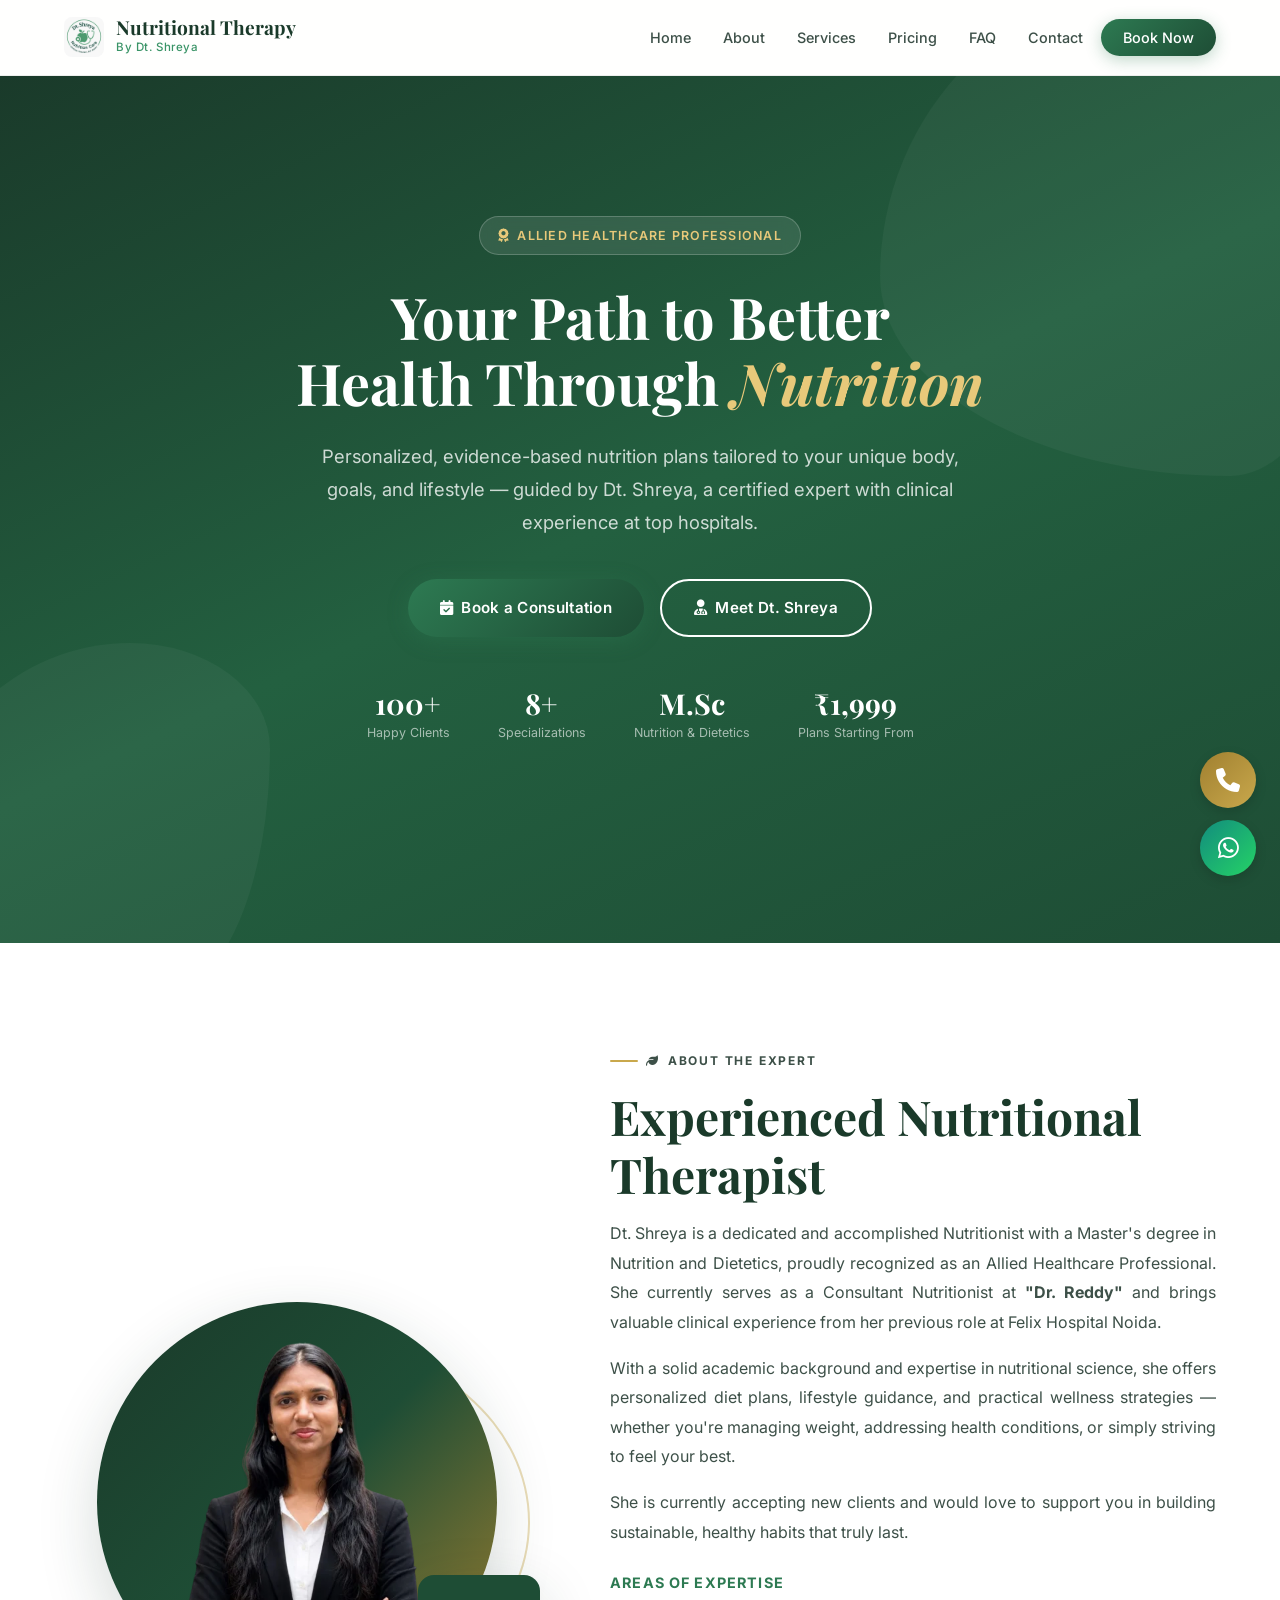
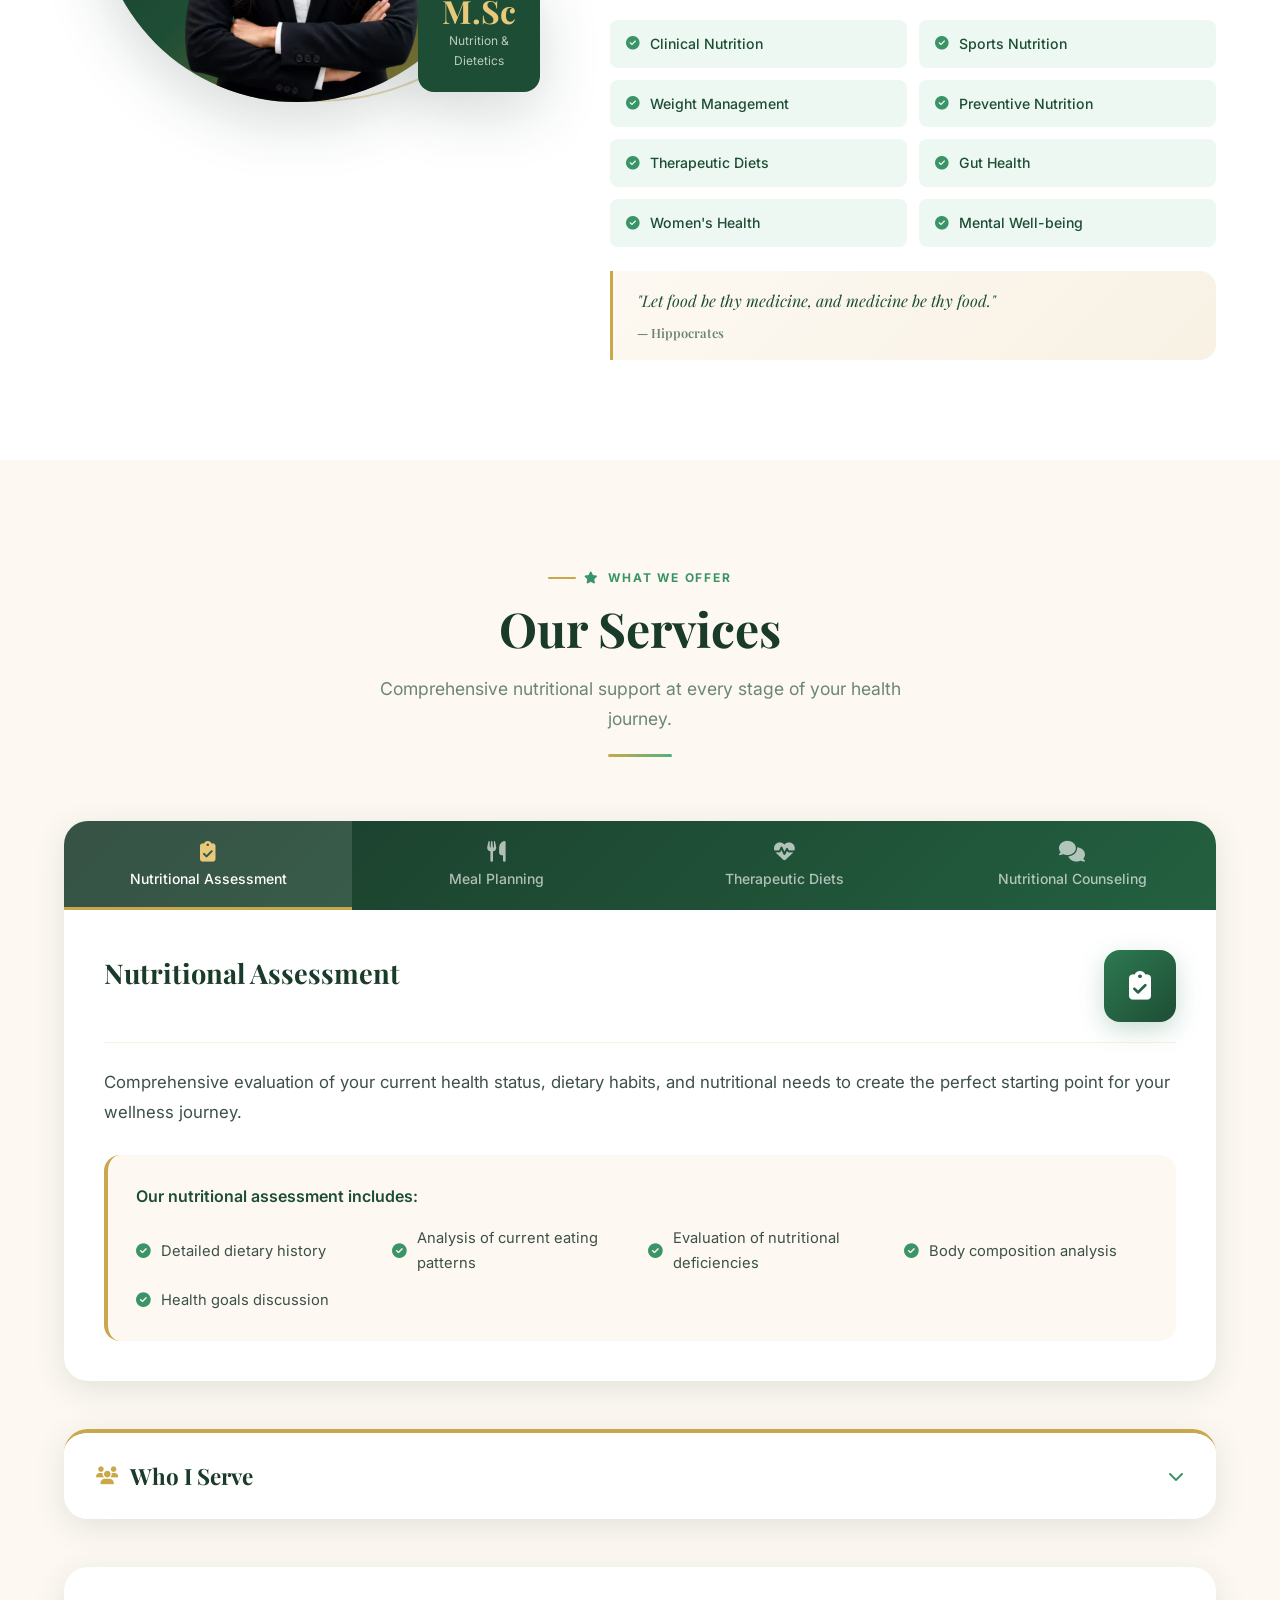
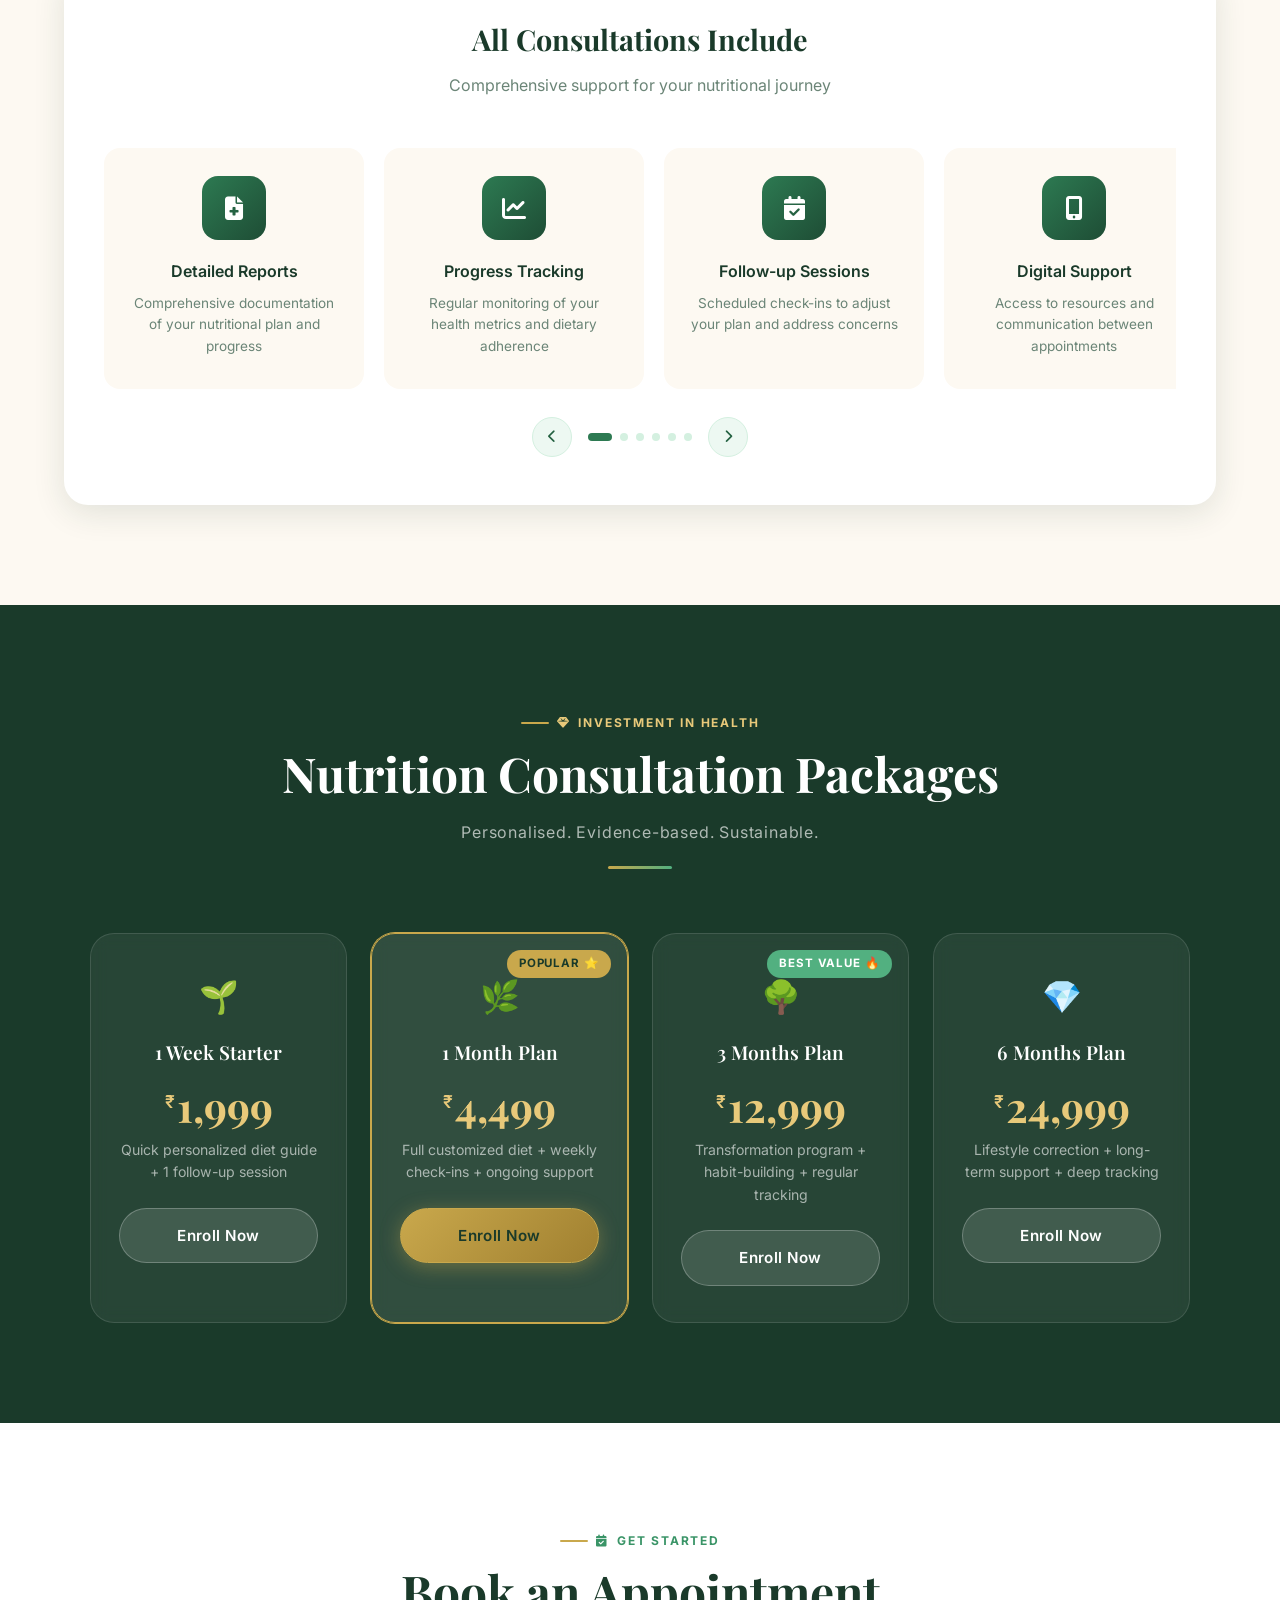
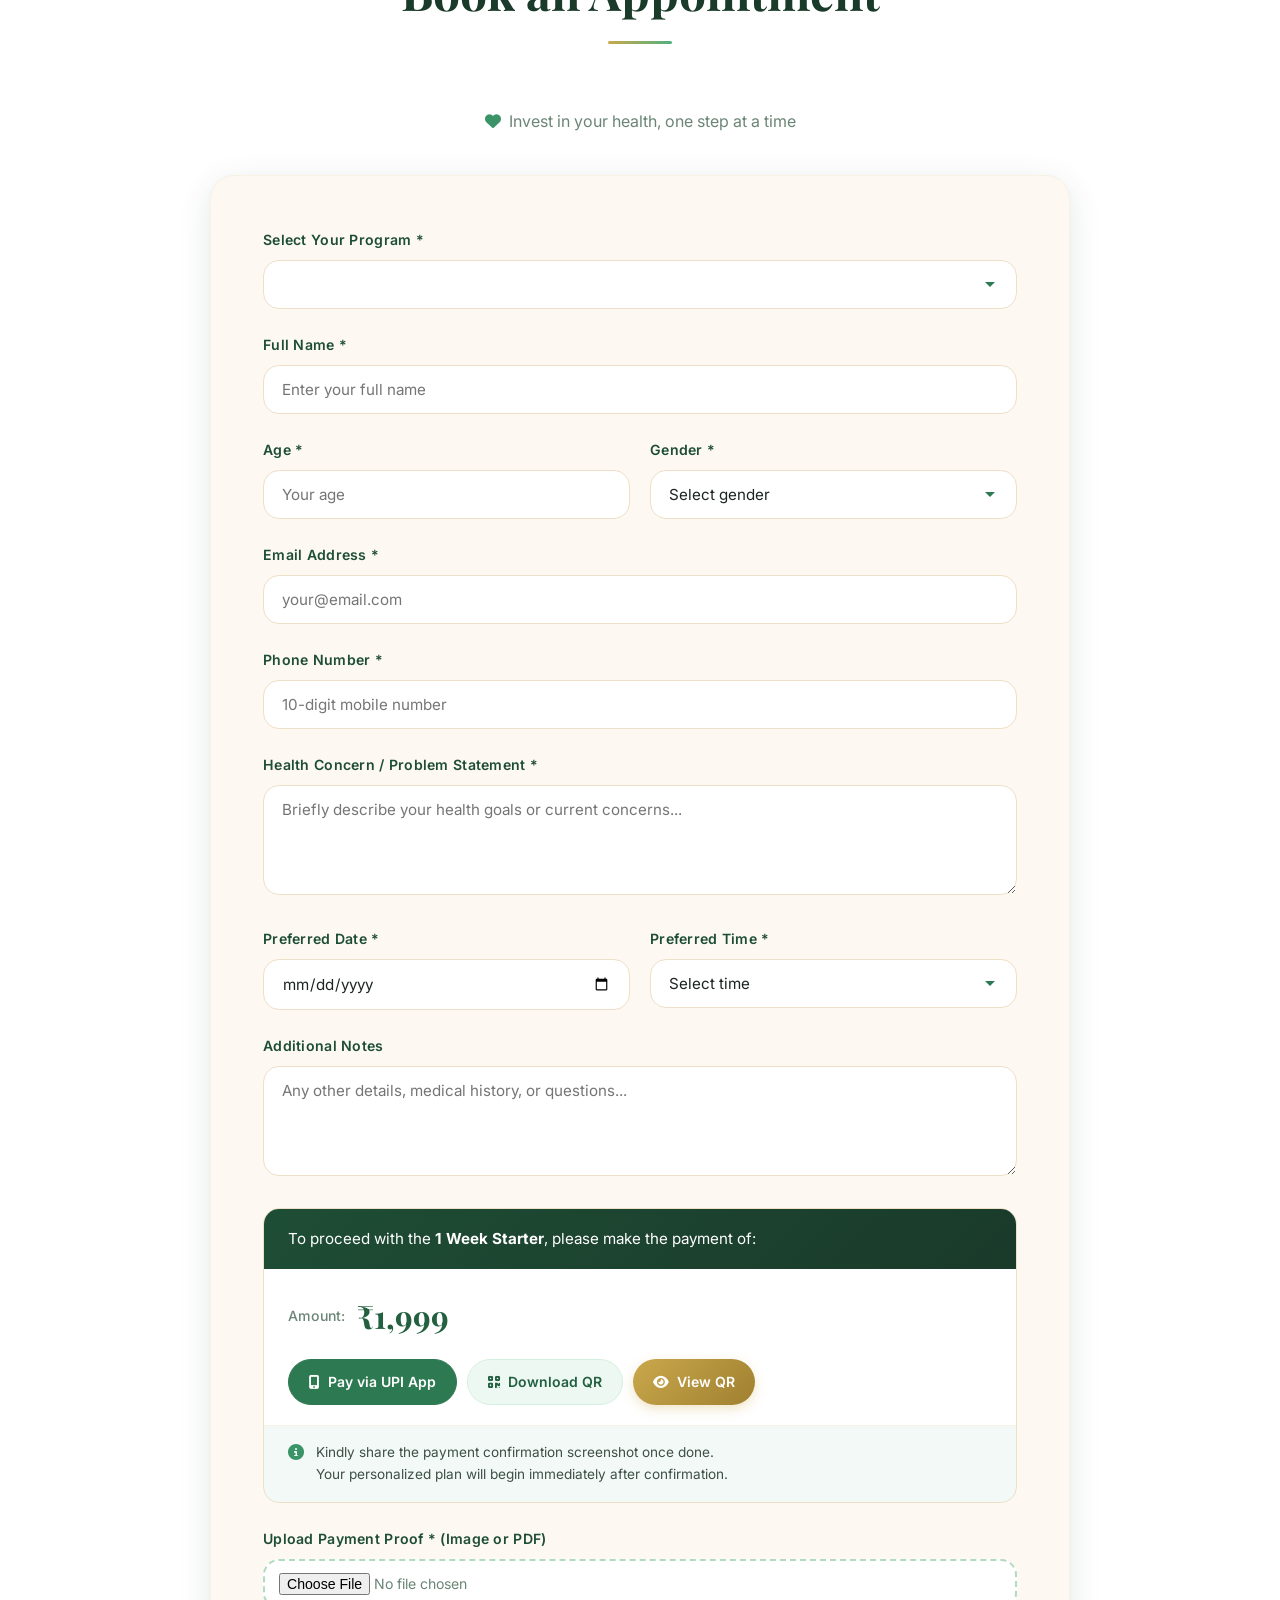
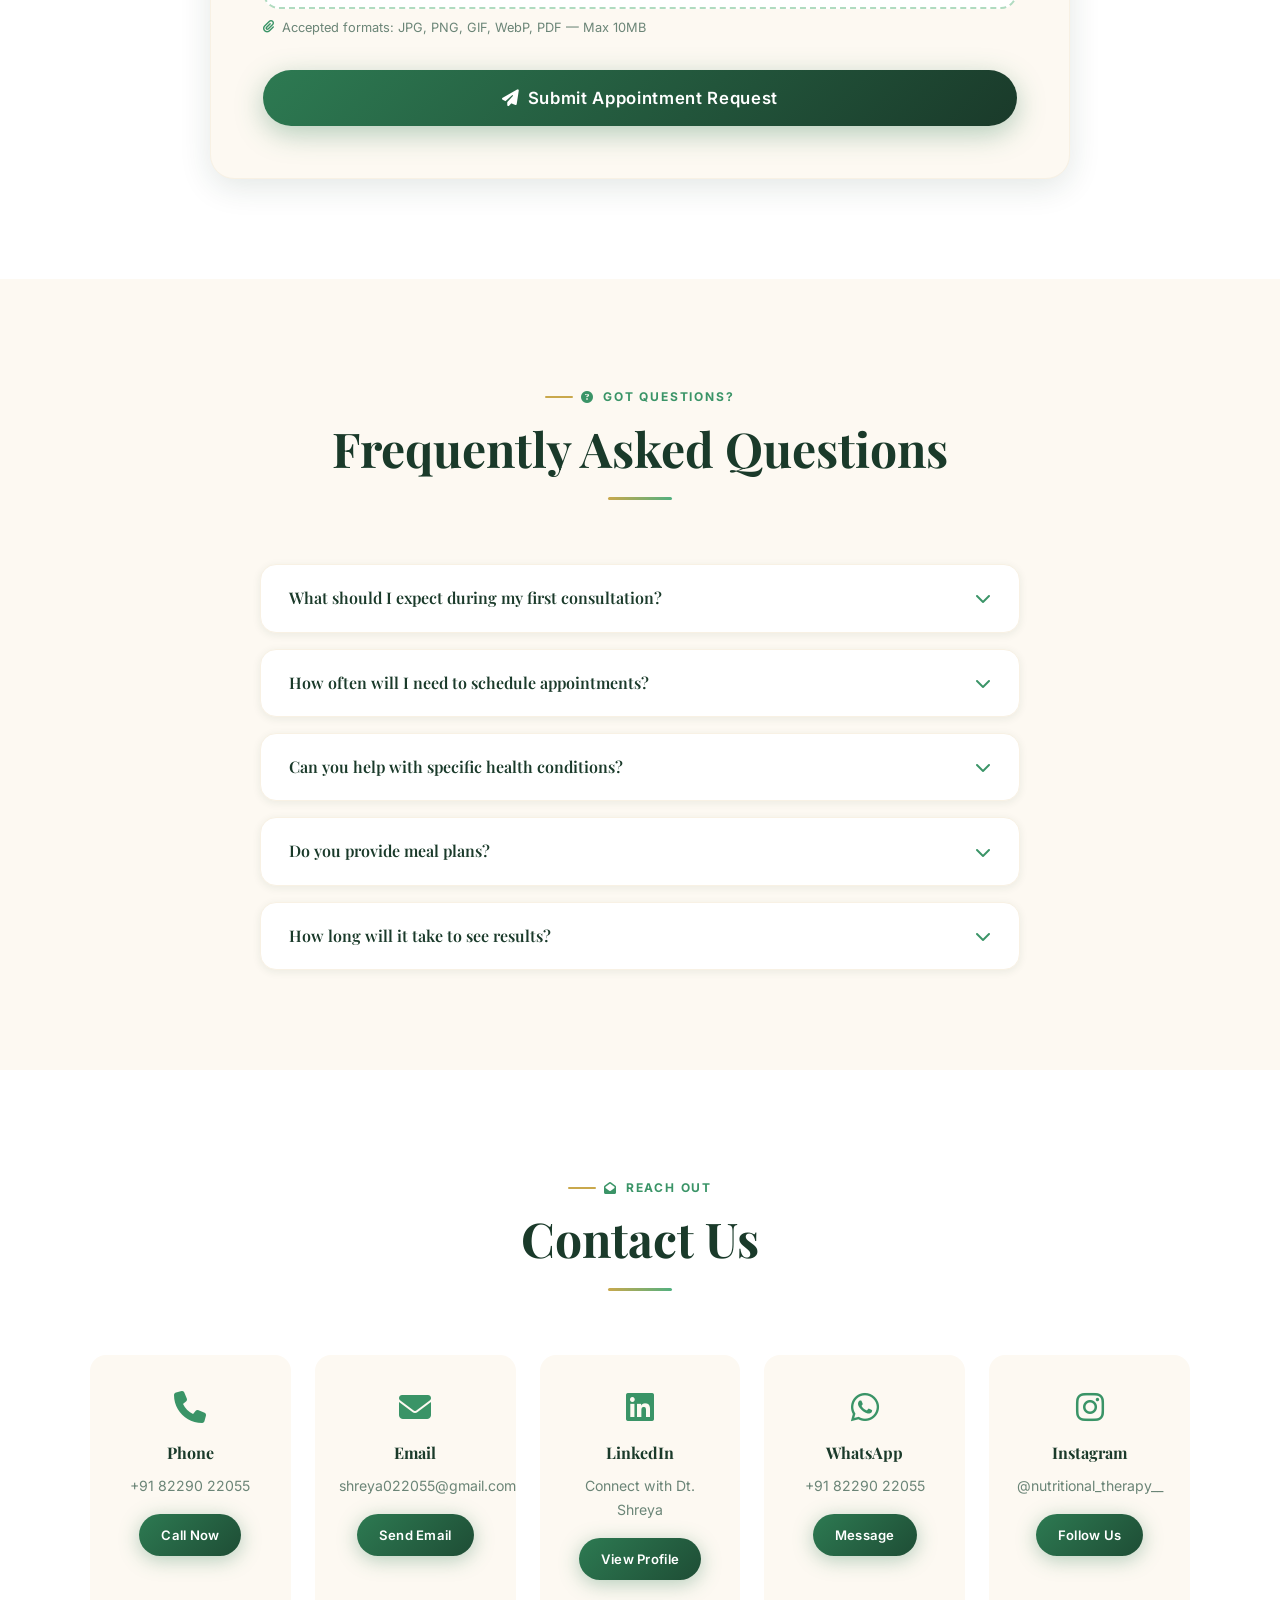
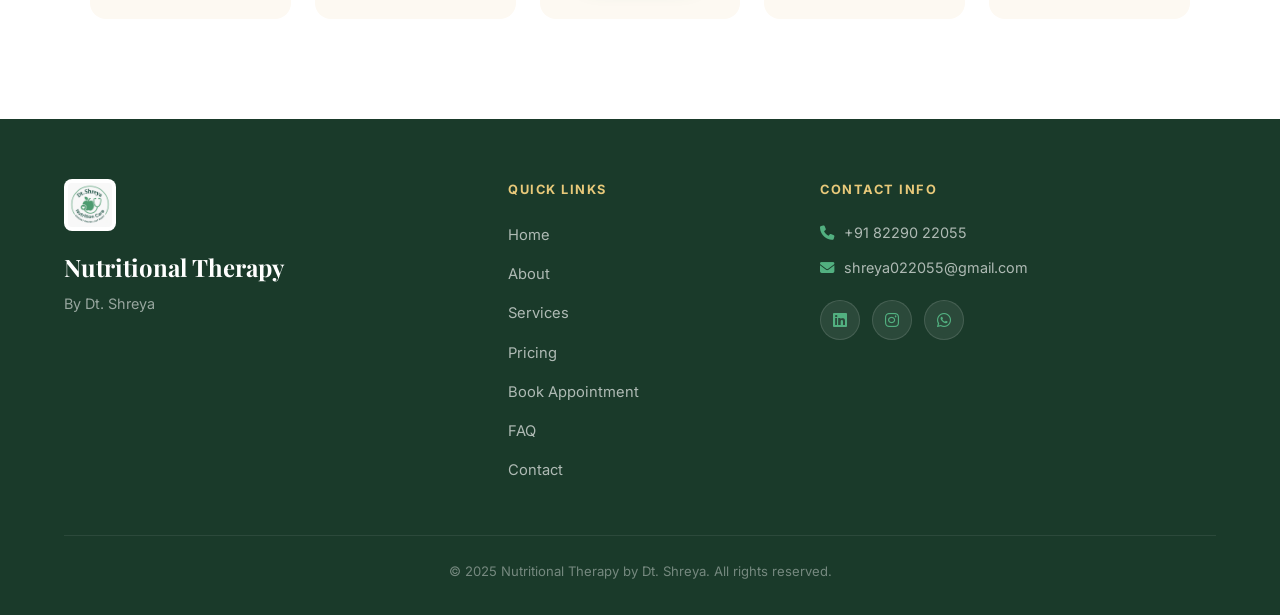
==== index.html @ 7b8368ba "feat: show transparent cutout profile on a luxury gradient background" ====
<!DOCTYPE html>
<html lang="en">
<head>
    <meta charset="UTF-8">
    <meta name="viewport" content="width=device-width, initial-scale=1.0, maximum-scale=1.0, user-scalable=no">
    <meta name="theme-color" content="#1e4d35">
    <meta name="description" content="Personalized nutrition plans by Dt. Shreya — Expert nutritional therapy, therapeutic diets, and diet consultation. Book your consultation today.">
    <meta name="keywords" content="nutritionist, diet plan, nutrition therapy, Dt. Shreya, health consultant, clinical nutrition, weight management">
    <meta property="og:title" content="Nutritional Therapy by Dt. Shreya">
    <meta property="og:description" content="Personalized nutrition plans tailored to your unique health needs. Book a consultation today.">
    <meta property="og:type" content="website">
    <link rel="icon" type="image/x-icon" href="images/favicon.ico">
    <link rel="icon" type="image/png" sizes="192x192" href="images/favicon.png">
    <title>Nutritional Therapy by Dt. Shreya — Premium Health Consultation</title>
    <link rel="stylesheet" href="styles.css?v=2.1">
    <link rel="stylesheet" href="https://cdnjs.cloudflare.com/ajax/libs/font-awesome/6.5.0/css/all.min.css">
</head>
<body>

    <!-- ════════════════════════════════════════════
         HEADER / NAVIGATION
    ════════════════════════════════════════════ -->
    <header id="main-header">
        <nav>
            <div class="logo">
                <img src="images/logo.webp" alt="Nutritional Therapy Logo">
                <div class="logo-text">
                    <h1>Nutritional Therapy</h1>
                    <p class="subtitle">By Dt. Shreya</p>
                </div>
            </div>

            <button class="mobile-menu-btn" aria-label="Toggle mobile menu" id="mobile-menu-btn">
                <i class="fas fa-bars"></i>
            </button>

            <ul class="nav-links" id="nav-links">
                <li><a href="#home">Home</a></li>
                <li><a href="#about">About</a></li>
                <li><a href="#services">Services</a></li>
                <li><a href="#pricing">Pricing</a></li>
                <li><a href="#faq">FAQ</a></li>
                <li><a href="#contact">Contact</a></li>
                <li><a href="#appointment" class="nav-cta">Book Now</a></li>
            </ul>
        </nav>
    </header>

    <!-- ════════════════════════════════════════════
         HERO SECTION
    ════════════════════════════════════════════ -->
    <section id="home" class="hero">
        <div class="hero-bg-pattern"></div>
        <div class="hero-blob hero-blob-1"></div>
        <div class="hero-blob hero-blob-2"></div>

        <div class="hero-center">
            <div class="hero-badge">
                <i class="fas fa-award"></i>
                Allied Healthcare Professional
            </div>
            <h1>
                Your Path to Better<br>
                Health Through <em>Nutrition</em>
            </h1>
            <p class="hero-desc">
                Personalized, evidence-based nutrition plans tailored to your unique body, goals, and lifestyle &mdash; guided by Dt. Shreya, a certified expert with clinical experience at top hospitals.
            </p>
            <div class="hero-actions">
                <a href="#appointment" class="btn">
                    <i class="fas fa-calendar-check"></i>
                    <span>Book a Consultation</span>
                </a>
                <a href="#about" class="btn btn-outline">
                    <i class="fas fa-user-md"></i>
                    <span>Meet Dt. Shreya</span>
                </a>
            </div>
            <div class="hero-stats">
                <div class="stat">
                    <div class="stat-number">100+</div>
                    <div class="stat-label">Happy Clients</div>
                </div>
                <div class="stat">
                    <div class="stat-number">8+</div>
                    <div class="stat-label">Specializations</div>
                </div>
                <div class="stat">
                    <div class="stat-number">M.Sc</div>
                    <div class="stat-label">Nutrition &amp; Dietetics</div>
                </div>
                <div class="stat">
                    <div class="stat-number">&#8377;1,999</div>
                    <div class="stat-label">Plans Starting From</div>
                </div>
            </div>
        </div>
    </section>

    <!-- ════════════════════════════════════════════
         ABOUT SECTION
    ════════════════════════════════════════════ -->
    <section id="about" class="about">
        <div class="about-grid">
            <!-- Image Column -->
            <div class="about-img-wrap reveal">
                <div class="about-img-inner">
                    <img src="images/profile-trans.webp?v=2.2" alt="Dt. Shreya — Experienced Nutritional Therapist">
                </div>
                <div class="about-img-accent"></div>
                <div class="about-credential">
                    <span class="cred-num">M.Sc</span>
                    <div class="cred-label">Nutrition &<br>Dietetics</div>
                </div>
            </div>

            <!-- Text Column -->
            <div class="about-content reveal reveal-delay-1">
                <p class="section-label"><i class="fas fa-leaf"></i> About the Expert</p>
                <h2 class="section-title">Experienced Nutritional Therapist</h2>

                <p>
                    Dt. Shreya is a dedicated and accomplished Nutritionist with a Master's degree in Nutrition and Dietetics, proudly recognized as an Allied Healthcare Professional. She currently serves as a Consultant Nutritionist at <strong>"Dr. Reddy"</strong> and brings valuable clinical experience from her previous role at Felix Hospital Noida.
                </p>
                <p>
                    With a solid academic background and expertise in nutritional science, she offers personalized diet plans, lifestyle guidance, and practical wellness strategies — whether you're managing weight, addressing health conditions, or simply striving to feel your best.
                </p>
                <p>
                    She is currently accepting new clients and would love to support you in building sustainable, healthy habits that truly last.
                </p>

                <h4 style="font-size:0.9rem;font-weight:700;letter-spacing:0.08em;text-transform:uppercase;color:var(--green-600);margin:24px 0 12px;">Areas of Expertise</h4>
                <div class="expertise-grid">
                    <div class="expertise-item"><i class="fas fa-check-circle"></i> Clinical Nutrition</div>
                    <div class="expertise-item"><i class="fas fa-check-circle"></i> Sports Nutrition</div>
                    <div class="expertise-item"><i class="fas fa-check-circle"></i> Weight Management</div>
                    <div class="expertise-item"><i class="fas fa-check-circle"></i> Preventive Nutrition</div>
                    <div class="expertise-item"><i class="fas fa-check-circle"></i> Therapeutic Diets</div>
                    <div class="expertise-item"><i class="fas fa-check-circle"></i> Gut Health</div>
                    <div class="expertise-item"><i class="fas fa-check-circle"></i> Women's Health</div>
                    <div class="expertise-item"><i class="fas fa-check-circle"></i> Mental Well-being</div>
                </div>

                <blockquote class="philosophy-quote">
                    "Let food be thy medicine, and medicine be thy food."
                    <cite>— Hippocrates</cite>
                </blockquote>
            </div>
        </div>
    </section>

    <!-- ════════════════════════════════════════════
         SERVICES SECTION
    ════════════════════════════════════════════ -->
    <section id="services" class="services">
        <div class="section-head reveal">
            <p class="section-label"><i class="fas fa-star"></i> What We Offer</p>
            <h2 class="section-title">Our Services</h2>
            <p class="section-subtitle">Comprehensive nutritional support at every stage of your health journey.</p>
            <div class="divider"></div>
        </div>

        <div class="services-inner">
            <!-- Tabbed Services -->
            <div class="services-tabs-container reveal">
                <div class="services-tabs">
                    <button class="service-tab active" data-service="assessment" id="tab-assessment">
                        <i class="fas fa-clipboard-check"></i>
                        <span>Nutritional Assessment</span>
                    </button>
                    <button class="service-tab" data-service="meal-planning" id="tab-meal-planning">
                        <i class="fas fa-utensils"></i>
                        <span>Meal Planning</span>
                    </button>
                    <button class="service-tab" data-service="therapeutic" id="tab-therapeutic">
                        <i class="fas fa-heartbeat"></i>
                        <span>Therapeutic Diets</span>
                    </button>
                    <button class="service-tab" data-service="counseling" id="tab-counseling">
                        <i class="fas fa-comments"></i>
                        <span>Nutritional Counseling</span>
                    </button>
                </div>

                <div class="service-content-container">
                    <div class="service-content active" id="assessment">
                        <div class="service-header">
                            <h3>Nutritional Assessment</h3>
                            <div class="service-icon-large"><i class="fas fa-clipboard-check"></i></div>
                        </div>
                        <p class="service-description">Comprehensive evaluation of your current health status, dietary habits, and nutritional needs to create the perfect starting point for your wellness journey.</p>
                        <div class="service-details">
                            <h4>Our nutritional assessment includes:</h4>
                            <ul class="service-list">
                                <li><i class="fas fa-check-circle"></i> Detailed dietary history</li>
                                <li><i class="fas fa-check-circle"></i> Analysis of current eating patterns</li>
                                <li><i class="fas fa-check-circle"></i> Evaluation of nutritional deficiencies</li>
                                <li><i class="fas fa-check-circle"></i> Body composition analysis</li>
                                <li><i class="fas fa-check-circle"></i> Health goals discussion</li>
                            </ul>
                        </div>
                    </div>

                    <div class="service-content" id="meal-planning">
                        <div class="service-header">
                            <h3>Personalized Meal Planning</h3>
                            <div class="service-icon-large"><i class="fas fa-utensils"></i></div>
                        </div>
                        <p class="service-description">Custom meal plans designed specifically for your nutritional needs, food preferences, and lifestyle to make healthy eating simple and enjoyable.</p>
                        <div class="service-details">
                            <h4>Our meal planning services include:</h4>
                            <ul class="service-list">
                                <li><i class="fas fa-check-circle"></i> Daily or weekly meal schedules</li>
                                <li><i class="fas fa-check-circle"></i> Portion size recommendations</li>
                                <li><i class="fas fa-check-circle"></i> Grocery shopping lists</li>
                                <li><i class="fas fa-check-circle"></i> Recipe suggestions and alternatives</li>
                                <li><i class="fas fa-check-circle"></i> Consideration of food allergies</li>
                            </ul>
                        </div>
                    </div>

                    <div class="service-content" id="therapeutic">
                        <div class="service-header">
                            <h3>Therapeutic Diets</h3>
                            <div class="service-icon-large"><i class="fas fa-heartbeat"></i></div>
                        </div>
                        <p class="service-description">Specialized nutrition plans for managing specific health conditions and promoting healing through evidence-based dietary interventions.</p>
                        <div class="service-details">
                            <h4>We offer therapeutic diets for:</h4>
                            <ul class="service-list">
                                <li><i class="fas fa-check-circle"></i> Diabetes management</li>
                                <li><i class="fas fa-check-circle"></i> Heart disease & hypertension</li>
                                <li><i class="fas fa-check-circle"></i> Digestive disorders (IBS, GERD)</li>
                                <li><i class="fas fa-check-circle"></i> Food allergies & intolerances</li>
                                <li><i class="fas fa-check-circle"></i> Weight management</li>
                                <li><i class="fas fa-check-circle"></i> Autoimmune conditions</li>
                            </ul>
                        </div>
                    </div>

                    <div class="service-content" id="counseling">
                        <div class="service-header">
                            <h3>Nutritional Counseling</h3>
                            <div class="service-icon-large"><i class="fas fa-comments"></i></div>
                        </div>
                        <p class="service-description">One-on-one guidance to help you understand nutrition principles, build sustainable habits, and make lasting changes to your relationship with food.</p>
                        <div class="service-details">
                            <h4>Our counseling approach includes:</h4>
                            <ul class="service-list">
                                <li><i class="fas fa-check-circle"></i> Education on nutrition fundamentals</li>
                                <li><i class="fas fa-check-circle"></i> Behavior change strategies</li>
                                <li><i class="fas fa-check-circle"></i> Emotional aspects of eating</li>
                                <li><i class="fas fa-check-circle"></i> Practical tips for healthy eating</li>
                                <li><i class="fas fa-check-circle"></i> Support for overcoming challenges</li>
                            </ul>
                        </div>
                    </div>
                </div>
            </div>

            <!-- Who I Serve -->
            <div class="who-i-serve-container reveal">
                <div class="dropdown-toggle" id="who-serve-toggle">
                    <h3>Who I Serve</h3>
                    <i class="fas fa-chevron-down"></i>
                </div>
                <div class="who-i-serve collapsed" id="who-serve-content">
                    <div class="client-types-grid">
                        <div class="client-type">
                            <div class="client-icon"><i class="fas fa-heartbeat"></i></div>
                            <h4>Individuals with Medical Conditions</h4>
                            <p>Clinical Nutrition Therapy</p>
                        </div>
                        <div class="client-type">
                            <div class="client-icon"><i class="fas fa-child"></i></div>
                            <h4>Children & Teens</h4>
                            <p>Pediatric Nutrition</p>
                        </div>
                        <div class="client-type">
                            <div class="client-icon"><i class="fas fa-female"></i></div>
                            <h4>Women at Every Life Stage</h4>
                            <p>Women's Health & Prenatal Nutrition</p>
                        </div>
                        <div class="client-type">
                            <div class="client-icon"><i class="fas fa-running"></i></div>
                            <h4>Athletes & Fitness Enthusiasts</h4>
                            <p>Sports Nutrition</p>
                        </div>
                        <div class="client-type">
                            <div class="client-icon"><i class="fas fa-user-friends"></i></div>
                            <h4>Older Adults & Seniors</h4>
                            <p>Geriatric Nutrition</p>
                        </div>
                        <div class="client-type">
                            <div class="client-icon"><i class="fas fa-pills"></i></div>
                            <h4>Clients with Digestive Concerns</h4>
                            <p>Gut Health Programs</p>
                        </div>
                        <div class="client-type">
                            <div class="client-icon"><i class="fas fa-apple-alt"></i></div>
                            <h4>Health-Conscious Individuals</h4>
                            <p>Lifestyle & Preventive Health</p>
                        </div>
                    </div>
                </div>
            </div>

            <!-- All Consultations Include -->
            <div class="consultation-features reveal">
                <div class="consultation-header">
                    <h3>All Consultations Include</h3>
                    <p class="consultation-subtitle">Comprehensive support for your nutritional journey</p>
                </div>

                <div class="features-slider">
                    <div class="features-track" id="features-track">
                        <div class="feature-slide">
                            <div class="feature-icon"><i class="fas fa-file-medical"></i></div>
                            <h4>Detailed Reports</h4>
                            <p>Comprehensive documentation of your nutritional plan and progress</p>
                        </div>
                        <div class="feature-slide">
                            <div class="feature-icon"><i class="fas fa-chart-line"></i></div>
                            <h4>Progress Tracking</h4>
                            <p>Regular monitoring of your health metrics and dietary adherence</p>
                        </div>
                        <div class="feature-slide">
                            <div class="feature-icon"><i class="fas fa-calendar-check"></i></div>
                            <h4>Follow-up Sessions</h4>
                            <p>Scheduled check-ins to adjust your plan and address concerns</p>
                        </div>
                        <div class="feature-slide">
                            <div class="feature-icon"><i class="fas fa-mobile-alt"></i></div>
                            <h4>Digital Support</h4>
                            <p>Access to resources and communication between appointments</p>
                        </div>
                        <div class="feature-slide">
                            <div class="feature-icon"><i class="fas fa-book-reader"></i></div>
                            <h4>Educational Materials</h4>
                            <p>Personalized nutrition guides and resources to support your journey</p>
                        </div>
                        <div class="feature-slide">
                            <div class="feature-icon"><i class="fas fa-utensils"></i></div>
                            <h4>Recipe Collection</h4>
                            <p>Curated healthy recipes tailored to your dietary needs</p>
                        </div>
                        <div class="feature-slide">
                            <div class="feature-icon"><i class="fas fa-capsules"></i></div>
                            <h4>Supplement Guidance</h4>
                            <p>Personalized recommendations for vitamins and supplements</p>
                        </div>
                        <div class="feature-slide">
                            <div class="feature-icon"><i class="fas fa-building"></i></div>
                            <h4>Corporate Wellness</h4>
                            <p>Specialized nutrition plans and workshops for workplace wellness</p>
                        </div>
                    </div>

                    <div class="slider-controls">
                        <button class="slider-arrow prev" id="slider-prev" aria-label="Previous slide">
                            <i class="fas fa-chevron-left"></i>
                        </button>
                        <div class="slider-dots" id="slider-dots"></div>
                        <button class="slider-arrow next" id="slider-next" aria-label="Next slide">
                            <i class="fas fa-chevron-right"></i>
                        </button>
                    </div>
                </div>
            </div>
        </div>
    </section>

    <!-- ════════════════════════════════════════════
         PRICING SECTION
    ════════════════════════════════════════════ -->
    <section id="pricing" class="pricing-model">
        <div class="section-head reveal">
            <p class="section-label"><i class="fas fa-gem"></i> Investment in Health</p>
            <h2 class="section-title">Nutrition Consultation Packages</h2>
            <p class="pricing-tagline">Personalised. Evidence-based. Sustainable.</p>
            <div class="divider"></div>
        </div>

        <div class="pricing-grid">
            <!-- 1 Week -->
            <div class="pricing-card reveal reveal-delay-1" id="plan-starter">
                <div class="plan-emoji">🌱</div>
                <div class="plan-name">1 Week Starter</div>
                <div class="plan-price"><sup>&#8377;</sup>1,999</div>
                <p class="plan-desc">Quick personalized diet guide + 1 follow-up session</p>
                <a href="#appointment" class="btn pricing-enroll-btn" data-plan="1 Week Starter - &#8377;1,999">
                    <span>Enroll Now</span>
                </a>
            </div>

            <!-- 1 Month -->
            <div class="pricing-card featured reveal reveal-delay-2" id="plan-month">
                <div class="pricing-badge">Popular ⭐</div>
                <div class="plan-emoji">🌿</div>
                <div class="plan-name">1 Month Plan</div>
                <div class="plan-price"><sup>&#8377;</sup>4,499</div>
                <p class="plan-desc">Full customized diet + weekly check-ins + ongoing support</p>
                <a href="#appointment" class="btn pricing-enroll-btn" data-plan="1 Month Plan - &#8377;4,499">
                    <span>Enroll Now</span>
                </a>
            </div>

            <!-- 3 Months -->
            <div class="pricing-card reveal reveal-delay-2" id="plan-3months">
                <div class="pricing-badge" style="background:var(--green-400);color:var(--white);">Best Value 🔥</div>
                <div class="plan-emoji">🌳</div>
                <div class="plan-name">3 Months Plan</div>
                <div class="plan-price"><sup>&#8377;</sup>12,999</div>
                <p class="plan-desc">Transformation program + habit-building + regular tracking</p>
                <a href="#appointment" class="btn pricing-enroll-btn" data-plan="3 Months Plan - &#8377;12,999">
                    <span>Enroll Now</span>
                </a>
            </div>

            <!-- 6 Months -->
            <div class="pricing-card reveal reveal-delay-3" id="plan-6months">
                <div class="plan-emoji">💎</div>
                <div class="plan-name">6 Months Plan</div>
                <div class="plan-price"><sup>&#8377;</sup>24,999</div>
                <p class="plan-desc">Lifestyle correction + long-term support + deep tracking</p>
                <a href="#appointment" class="btn pricing-enroll-btn" data-plan="6 Months Plan - &#8377;24,999">
                    <span>Enroll Now</span>
                </a>
            </div>
        </div>
    </section>

    <!-- ════════════════════════════════════════════
         APPOINTMENT / FORM SECTION
    ════════════════════════════════════════════ -->
    <section id="appointment" class="appointment">
        <div class="section-head reveal">
            <p class="section-label"><i class="fas fa-calendar-check"></i> Get Started</p>
            <h2 class="section-title">Book an Appointment</h2>
            <div class="divider"></div>
        </div>

        <div class="appointment-inner">
            <p class="appointment-tagline">
                <i class="fas fa-heart" style="color:var(--green-500)"></i>
                Invest in your health, one step at a time
            </p>

            <div class="form-card reveal">
                <!-- FormSubmit configuration (Strict Anti-Spam & Table Template) -->
                <form id="appointment-form"
                      action="https://formsubmit.co/divyansh8065@gmail.com"
                      method="POST"
                      enctype="multipart/form-data">

                    <!-- FormSubmit system fields -->
                    <input type="hidden" name="_next"     value="https://Shambhavijha19.github.io/NutritionalTherapy/thank-you.html">
                    <input type="hidden" name="_subject"  value="New Appointment Request — Nutritional Therapy">
                    <input type="hidden" name="_template" value="table">
                    <input type="hidden" name="_captcha"  value="true">
                    
                    <!-- Form metadata tracking -->
                    <input type="hidden" id="selected-service-type" name="00_Service_Type" value="1 Week Starter - &#8377;1,999">

                    <!-- Honeypot — bots fill this, humans don't see it -->
                    <input type="text" name="_honey"
                           style="display:none !important; position:absolute; left:-9999px;"
                           tabindex="-1" autocomplete="off" aria-hidden="true">

                    <!-- Timing trap: bots submit instantly, humans take seconds -->
                    <input type="hidden" name="_form_loaded" id="_form_loaded" value="">

                    <!-- Select Plan -->
                    <div class="form-group">
                        <label for="pricing-plan">Select Your Program *</label>
                        <select id="pricing-plan" name="00_Selected_Program_Plan" required>
                            <option value="">Choose a plan</option>
                            <option value="1 Week Starter - &#8377;1,999">1 Week Starter &mdash; &#8377;1,999</option>
                            <option value="1 Month Plan - &#8377;4,499">1 Month Plan &mdash; &#8377;4,499</option>
                            <option value="3 Months Plan - &#8377;12,999">3 Months Plan &mdash; &#8377;12,999</option>
                            <option value="6 Months Plan - &#8377;24,999">6 Months Plan &mdash; &#8377;24,999</option>
                        </select>
                    </div>

                    <!-- Name -->
                    <div class="form-group">
                        <label for="name">Full Name *</label>
                        <input type="text" id="name" name="01_Full_Name"
                               placeholder="Enter your full name"
                               required autocomplete="name">
                    </div>

                    <!-- Age + Gender Row -->
                    <div class="form-row">
                        <div class="form-group">
                            <label for="age">Age *</label>
                            <input type="number" id="age" name="02_Age"
                                   placeholder="Your age"
                                   required min="1" max="120">
                        </div>
                        <div class="form-group">
                            <label for="gender">Gender *</label>
                            <select id="gender" name="03_Gender" required>
                                <option value="">Select gender</option>
                                <option value="Female">Female</option>
                                <option value="Male">Male</option>
                                <option value="Other">Other</option>
                            </select>
                        </div>
                    </div>

                    <!-- Email -->
                    <div class="form-group">
                        <label for="email">Email Address *</label>
                        <input type="email" id="email" name="04_Email_Address"
                               placeholder="your@email.com"
                               required autocomplete="email">
                    </div>

                    <!-- Phone -->
                    <div class="form-group">
                        <label for="phone">Phone Number *</label>
                        <input type="tel" id="phone" name="05_Phone_Number"
                               placeholder="10-digit mobile number"
                               required autocomplete="tel"
                               pattern="[6-9][0-9]{9}"
                               maxlength="10">
                    </div>

                    <!-- Health Concern -->
                    <div class="form-group">
                        <label for="problem">Health Concern / Problem Statement *</label>
                        <textarea id="problem" name="06_Health_Concern" rows="4"
                                  placeholder="Briefly describe your health goals or current concerns..."
                                  required></textarea>
                    </div>

                    <!-- Date + Time Row -->
                    <div class="form-row">
                        <div class="form-group">
                            <label for="preferred-date">Preferred Date *</label>
                            <input type="date" id="preferred-date" name="07_Preferred_Date" required>
                        </div>
                        <div class="form-group">
                            <label for="preferred-time">Preferred Time *</label>
                            <select id="preferred-time" name="08_Preferred_Time" required>
                                <option value="">Select time</option>
                                <option value="Morning (7AM - 8AM)">Morning (7AM – 8AM)</option>
                                <option value="Night (8PM - 9PM)">Night (8PM – 9PM)</option>
                                <option value="Night (9PM - 10PM)">Night (9PM – 10PM)</option>
                            </select>
                        </div>
                    </div>

                    <!-- Additional Notes -->
                    <div class="form-group">
                        <label for="additional-notes">Additional Notes</label>
                        <textarea id="additional-notes" name="09_Additional_Notes" rows="3"
                                  placeholder="Any other details, medical history, or questions..."></textarea>
                    </div>

                    <!-- Payment Box -->
                    <div class="payment-info-box">
                        <div class="payment-highlight">
                            To proceed with the <strong id="selected-plan-text">1 Week Starter</strong>, please make the payment of:
                        </div>
                        <div class="payment-details">
                            <div class="amount-section">
                                <span class="amount-label">Amount:</span>
                                <span class="amount" id="selected-plan-amount">&#8377;1,999</span>
                            </div>
                            <div class="payment-options">
                                <a href="upi://pay?pa=shreya022055@oksbi&pn=Dt%20Shreya&cu=INR&am=1999" class="upi-app-link" id="pay-upi-app-btn">
                                    <i class="fas fa-mobile-alt"></i> Pay via UPI App
                                </a>
                                <a href="#" class="upi-link" id="download-qr-btn" onclick="downloadQRCode(event)">
                                    <i class="fas fa-qrcode"></i> Download QR
                                </a>
                                <a href="#" class="upi-id-copy" id="copy-upi-btn" onclick="copyUPIId(event)">
                                    <i class="fas fa-copy"></i> Copy UPI ID
                                </a>
                                <a href="#" class="view-qr-btn" id="view-qr-btn" onclick="toggleQRView(event)">
                                    <i class="fas fa-eye"></i> View QR
                                </a>
                            </div>

                            <!-- QR Code Display (hidden by default) -->
                            <div id="qr-display" class="qr-display-container" style="display:none;">
                                <div class="qr-image-wrapper">
                                    <img src="images/qr.webp" alt="Payment QR Code — Scan with any UPI app">
                                    <p class="qr-instructions">Scan this QR code with any UPI app to make payment</p>
                                </div>
                            </div>
                        </div>
                        <div class="payment-note">
                            <i class="fas fa-info-circle"></i>
                            <div class="note-text">
                                <p>Kindly share the payment confirmation screenshot once done.</p>
                                <p>Your personalized plan will begin immediately after confirmation.</p>
                            </div>
                        </div>
                    </div>

                    <!-- Payment Proof Upload -->
                    <div class="form-group">
                        <label for="payment-proof">Upload Payment Proof * (Image or PDF)</label>
                        <input type="file" id="payment-proof" name="10_Payment_Proof"
                               accept="image/jpeg,image/png,image/gif,image/webp,application/pdf"
                               required>
                        <div class="payment-required">
                            <i class="fas fa-paperclip"></i>
                            Accepted formats: JPG, PNG, GIF, WebP, PDF — Max 10MB
                        </div>
                    </div>

                    <button type="submit" class="btn form-submit-btn" id="submit-btn">
                        <i class="fas fa-paper-plane"></i>
                        <span>Submit Appointment Request</span>
                    </button>
                </form>
            </div>
        </div>
    </section>

    <!-- ════════════════════════════════════════════
         FAQ SECTION
    ════════════════════════════════════════════ -->
    <section id="faq" class="faq">
        <div class="section-head reveal">
            <p class="section-label"><i class="fas fa-question-circle"></i> Got Questions?</p>
            <h2 class="section-title">Frequently Asked Questions</h2>
            <div class="divider"></div>
        </div>

        <div class="faq-container">
            <div class="faq-item reveal">
                <div class="faq-question">
                    <h3>What should I expect during my first consultation?</h3>
                    <i class="fas fa-chevron-down"></i>
                </div>
                <div class="faq-answer">
                    <p>During your first consultation, we will discuss your health history, current diet, lifestyle, and health goals. I will perform a nutritional assessment and create a personalized plan tailored to your specific needs. The initial consultation typically lasts about 60–90 minutes.</p>
                </div>
            </div>

            <div class="faq-item reveal reveal-delay-1">
                <div class="faq-question">
                    <h3>How often will I need to schedule appointments?</h3>
                    <i class="fas fa-chevron-down"></i>
                </div>
                <div class="faq-answer">
                    <p>After the initial consultation, follow-up appointments are typically scheduled every 2–4 weeks depending on your specific needs and goals. As you progress, the frequency may decrease to monthly or quarterly check-ins for maintenance.</p>
                </div>
            </div>

            <div class="faq-item reveal reveal-delay-2">
                <div class="faq-question">
                    <h3>Can you help with specific health conditions?</h3>
                    <i class="fas fa-chevron-down"></i>
                </div>
                <div class="faq-answer">
                    <p>Yes, I specialize in creating therapeutic diets for various health conditions including diabetes, hypertension, digestive disorders (IBS, GERD, etc.), weight management, hormonal imbalances, and more. Each plan is customized to address your specific health concerns.</p>
                </div>
            </div>

            <div class="faq-item reveal reveal-delay-3">
                <div class="faq-question">
                    <h3>Do you provide meal plans?</h3>
                    <i class="fas fa-chevron-down"></i>
                </div>
                <div class="faq-answer">
                    <p>Yes, I provide detailed meal plans tailored to your preferences, lifestyle, and nutritional needs. These can be daily or weekly plans with recipes and shopping lists to make implementation easier.</p>
                </div>
            </div>

            <div class="faq-item reveal reveal-delay-3">
                <div class="faq-question">
                    <h3>How long will it take to see results?</h3>
                    <i class="fas fa-chevron-down"></i>
                </div>
                <div class="faq-answer">
                    <p>Results vary depending on your specific goals and health condition. Some clients notice improvements in energy and digestion within a few weeks, while other changes like weight loss or managing chronic conditions may take longer. We'll set realistic expectations during your consultation.</p>
                </div>
            </div>
        </div>
    </section>

    <!-- ════════════════════════════════════════════
         CONTACT SECTION
    ════════════════════════════════════════════ -->
    <section id="contact" class="contact">
        <div class="section-head reveal">
            <p class="section-label"><i class="fas fa-envelope-open"></i> Reach Out</p>
            <h2 class="section-title">Contact Us</h2>
            <div class="divider"></div>
        </div>

        <div class="contact-grid">
            <div class="contact-card reveal">
                <i class="fas fa-phone"></i>
                <h3>Phone</h3>
                <p>+91 82290 22055</p>
                <a href="tel:+918229022055" class="btn btn-sm">Call Now</a>
            </div>
            <div class="contact-card reveal reveal-delay-1">
                <i class="fas fa-envelope"></i>
                <h3>Email</h3>
                <p>shreya022055@gmail.com</p>
                <a href="mailto:shreya022055@gmail.com" class="btn btn-sm">Send Email</a>
            </div>
            <div class="contact-card reveal reveal-delay-2">
                <i class="fab fa-linkedin"></i>
                <h3>LinkedIn</h3>
                <p>Connect with Dt. Shreya</p>
                <a href="https://www.linkedin.com/in/shreya-076b48284" target="_blank" rel="noopener" class="btn btn-sm">View Profile</a>
            </div>
            <div class="contact-card reveal reveal-delay-2">
                <i class="fab fa-whatsapp"></i>
                <h3>WhatsApp</h3>
                <p>+91 82290 22055</p>
                <a href="https://wa.me/918229022055" target="_blank" rel="noopener" class="btn btn-sm">Message</a>
            </div>
            <div class="contact-card reveal reveal-delay-3">
                <i class="fab fa-instagram"></i>
                <h3>Instagram</h3>
                <p>@nutritional_therapy__</p>
                <a href="https://www.instagram.com/nutritional_therapy__?igsh=MTc4MmNjODlibWZ5eA==" target="_blank" rel="noopener" class="btn btn-sm">Follow Us</a>
            </div>
        </div>
    </section>

    <!-- ════════════════════════════════════════════
         FOOTER
    ════════════════════════════════════════════ -->
    <footer>
        <div class="footer-content">
            <div class="footer-brand">
                <img src="images/logo.webp" alt="Nutritional Therapy Logo">
                <h2>Nutritional Therapy</h2>
                <p>By Dt. Shreya</p>
            </div>

            <div class="footer-links">
                <h3>Quick Links</h3>
                <ul>
                    <li><a href="#home">Home</a></li>
                    <li><a href="#about">About</a></li>
                    <li><a href="#services">Services</a></li>
                    <li><a href="#pricing">Pricing</a></li>
                    <li><a href="#appointment">Book Appointment</a></li>
                    <li><a href="#faq">FAQ</a></li>
                    <li><a href="#contact">Contact</a></li>
                </ul>
            </div>

            <div class="footer-contact">
                <h3>Contact Info</h3>
                <p><i class="fas fa-phone"></i> +91 82290 22055</p>
                <p><i class="fas fa-envelope"></i> shreya022055@gmail.com</p>
                <div class="social-links">
                    <a href="https://www.linkedin.com/in/shreya-076b48284" target="_blank" rel="noopener" aria-label="LinkedIn">
                        <i class="fab fa-linkedin"></i>
                    </a>
                    <a href="https://www.instagram.com/nutritional_therapy__?igsh=MTc4MmNjODlibWZ5eA==" target="_blank" rel="noopener" aria-label="Instagram">
                        <i class="fab fa-instagram"></i>
                    </a>
                    <a href="https://wa.me/918229022055" target="_blank" rel="noopener" aria-label="WhatsApp">
                        <i class="fab fa-whatsapp"></i>
                    </a>
                </div>
            </div>
        </div>

        <div class="footer-bottom">
            <p>&copy; 2025 Nutritional Therapy by Dt. Shreya. All rights reserved.</p>
        </div>
    </footer>

    <!-- Floating Contact Widget -->
    <div class="floating-contact">
        <a href="tel:+918229022055" class="float-btn float-call" aria-label="Call Now">
            <i class="fas fa-phone"></i>
        </a>
        <a href="https://wa.me/918229022055" target="_blank" rel="noopener" class="float-btn float-wa" aria-label="WhatsApp">
            <i class="fab fa-whatsapp"></i>
        </a>
    </div>

    <script src="script.js?v=2.1"></script>

    <!-- Inline: Payment & QR functions (global scope required for onclick) -->
    <script>
    // Record form load time (timing-based bot protection)
    document.addEventListener('DOMContentLoaded', function() {
        const loadField = document.getElementById('_form_loaded');
        if (loadField) loadField.value = Date.now().toString();
    });

    function copyUPIId(event) {
        event.preventDefault();
        const upiId = "shreya022055@oksbi";
        if (navigator.clipboard && window.isSecureContext) {
            navigator.clipboard.writeText(upiId)
                .then(() => showCopyMessage("UPI ID copied to clipboard!"))
                .catch(() => fallbackCopyTextToClipboard(upiId));
        } else {
            fallbackCopyTextToClipboard(upiId);
        }
    }

    function downloadQRCode(event) {
        event.preventDefault();
        const link = document.createElement('a');
        link.href = 'images/qr shreya.jpeg';
        link.download = 'Payment_QR_Dt_Shreya.jpeg';
        document.body.appendChild(link);
        link.click();
        document.body.removeChild(link);
        showCopyMessage("QR Code downloaded!");
    }

    function toggleQRView(event) {
        event.preventDefault();
        const qrDisplay = document.getElementById('qr-display');
        const btn = event.target.closest('.view-qr-btn');
        const icon = btn.querySelector('i');
        const isHidden = qrDisplay.style.display === 'none' || qrDisplay.style.display === '';
        qrDisplay.style.display = isHidden ? 'block' : 'none';
        icon.className = isHidden ? 'fas fa-eye-slash' : 'fas fa-eye';
        btn.childNodes[btn.childNodes.length - 1].textContent = isHidden ? ' Hide QR' : ' View QR';
        if (isHidden) setTimeout(() => qrDisplay.scrollIntoView({ behavior: 'smooth', block: 'nearest' }), 100);
    }

    function fallbackCopyTextToClipboard(text) {
        const el = document.createElement("textarea");
        el.value = text;
        el.style.cssText = "position:fixed;left:-9999px;top:-9999px;";
        document.body.appendChild(el);
        el.focus(); el.select();
        try {
            document.execCommand('copy');
            showCopyMessage("UPI ID copied!");
        } catch(err) {
            showCopyMessage("Copy manually: " + text);
        }
        document.body.removeChild(el);
    }

    function showCopyMessage(message) {
        let el = document.getElementById('copy-message');
        if (!el) {
            el = document.createElement('div');
            el.id = 'copy-message';
            Object.assign(el.style, {
                position:'fixed', top:'24px', right:'24px',
                background: 'linear-gradient(135deg, #2d7a52, #1e4d35)',
                color:'white', padding:'14px 22px',
                borderRadius:'12px',
                boxShadow:'0 8px 24px rgba(26,58,42,0.3)',
                zIndex:'10000', fontSize:'14px', fontWeight:'600',
                opacity:'0', transform:'translateY(-16px)',
                transition:'all 0.3s cubic-bezier(.4,0,.2,1)',
                display:'flex', alignItems:'center', gap:'8px',
                fontFamily: "'Inter', sans-serif"
            });
            document.body.appendChild(el);
        }
        el.innerHTML = '<i class="fas fa-check-circle"></i> ' + message;
        el.style.opacity = '1';
        el.style.transform = 'translateY(0)';
        setTimeout(() => {
            el.style.opacity = '0';
            el.style.transform = 'translateY(-16px)';
            setTimeout(() => el.parentNode && el.parentNode.removeChild(el), 400);
        }, 3000);
    }
    </script>
</body>
</html>
---- styles.css ----
/* ============================================================
   NUTRITIONAL THERAPY BY DT. SHREYA — PREMIUM REDESIGN
   Design System: Luxury Green + Cream | Glassmorphism
   ============================================================ */

@import url('https://fonts.googleapis.com/css2?family=Playfair+Display:ital,wght@0,400;0,600;0,700;1,400&family=Inter:wght@300;400;500;600;700&display=swap');

/* ── Design Tokens ── */
:root {
  --green-900: #1a3a2a;
  --green-800: #1e4d35;
  --green-700: #236040;
  --green-600: #2d7a52;
  --green-500: #3a9467;
  --green-400: #52b080;
  --green-300: #7dcaa0;
  --green-100: #d4f0e0;
  --green-50:  #edf8f2;

  --cream-100: #fdf9f2;
  --cream-200: #f8f1e4;
  --cream-300: #eedfc8;

  --gold:       #c9a84c;
  --gold-light: #e8c97a;
  --gold-dark:  #a08030;

  --text-dark:   #1a2420;
  --text-mid:    #3d5048;
  --text-light:  #6b8577;
  --white:       #ffffff;

  --shadow-sm: 0 2px 8px rgba(26,58,42,0.08);
  --shadow-md: 0 8px 32px rgba(26,58,42,0.12);
  --shadow-lg: 0 20px 60px rgba(26,58,42,0.18);
  --shadow-xl: 0 32px 80px rgba(26,58,42,0.24);

  --radius-sm:  8px;
  --radius-md:  16px;
  --radius-lg:  24px;
  --radius-xl:  40px;
  --radius-full: 9999px;

  --transition: all 0.3s cubic-bezier(0.4, 0, 0.2, 1);
  --transition-slow: all 0.6s cubic-bezier(0.4, 0, 0.2, 1);

  --font-display: 'Playfair Display', Georgia, serif;
  --font-body:    'Inter', system-ui, -apple-system, sans-serif;

  --nav-height: 76px;
}

/* ── Reset & Base ── */
*, *::before, *::after {
  margin: 0; padding: 0; box-sizing: border-box;
}

html {
  scroll-behavior: smooth;
  -webkit-text-size-adjust: 100%;
}

body {
  font-family: var(--font-body);
  color: var(--text-dark);
  background: var(--cream-100);
  line-height: 1.7;
  padding-top: var(--nav-height);
  -webkit-font-smoothing: antialiased;
  -moz-osx-font-smoothing: grayscale;
}

a { text-decoration: none; color: inherit; }
ul { list-style: none; }
img { max-width: 100%; display: block; }

@media (prefers-reduced-motion: reduce) {
  *, *::before, *::after {
    animation-duration: 0.01ms !important;
    transition-duration: 0.01ms !important;
  }
}

/* ── Utility ── */
.section-label {
  display: inline-flex;
  align-items: center;
  gap: 8px;
  font-size: 0.75rem;
  font-weight: 700;
  letter-spacing: 0.15em;
  text-transform: uppercase;
  color: var(--green-500);
  margin-bottom: 12px;
}
.section-label::before {
  content: '';
  width: 28px; height: 2px;
  background: var(--gold);
  border-radius: 2px;
}

.section-title {
  font-family: var(--font-display);
  font-size: clamp(2rem, 4vw, 3rem);
  font-weight: 700;
  color: var(--green-900);
  line-height: 1.2;
  margin-bottom: 16px;
}

.section-subtitle {
  font-size: 1.1rem;
  color: var(--text-light);
  max-width: 560px;
  margin: 0 auto;
  line-height: 1.7;
}

.divider {
  width: 64px; height: 3px;
  background: linear-gradient(90deg, var(--gold), var(--green-400));
  border-radius: var(--radius-full);
  margin: 20px auto 40px;
}

/* ── Primary Button ── */
.btn {
  display: inline-flex;
  align-items: center;
  justify-content: center;
  gap: 8px;
  padding: 14px 32px;
  background: linear-gradient(135deg, var(--green-600), var(--green-800));
  color: var(--white);
  font-family: var(--font-body);
  font-size: 0.95rem;
  font-weight: 600;
  letter-spacing: 0.02em;
  border: none;
  border-radius: var(--radius-full);
  cursor: pointer;
  transition: var(--transition);
  box-shadow: 0 4px 20px rgba(45, 122, 82, 0.35);
  position: relative;
  overflow: hidden;
  min-height: 48px;
  user-select: none;
  -webkit-tap-highlight-color: transparent;
}
.btn::after {
  content: '';
  position: absolute;
  inset: 0;
  background: linear-gradient(135deg, var(--green-500), var(--green-700));
  opacity: 0;
  transition: opacity 0.3s ease;
}
.btn:hover { transform: translateY(-2px); box-shadow: 0 8px 28px rgba(45,122,82,0.45); }
.btn:hover::after { opacity: 1; }
.btn span { position: relative; z-index: 1; }
.btn i { position: relative; z-index: 1; }
.btn:active { transform: translateY(0); }

.btn-outline {
  background: transparent;
  border: 2px solid var(--white);
  color: var(--white);
  box-shadow: none;
}
.btn-outline::after { background: var(--white); }
.btn-outline:hover { color: var(--green-800); box-shadow: 0 8px 28px rgba(255,255,255,0.2); }

.btn-gold {
  background: linear-gradient(135deg, var(--gold), var(--gold-dark));
  box-shadow: 0 4px 20px rgba(201,168,76,0.4);
}
.btn-gold::after { background: linear-gradient(135deg, var(--gold-light), var(--gold)); }

.btn-sm { padding: 10px 22px; font-size: 0.875rem; min-height: 40px; }

/* ── Navigation ── */
header {
  position: fixed;
  top: 0; left: 0; right: 0;
  z-index: 1000;
  height: var(--nav-height);
  background: rgba(255,255,255,0.92);
  backdrop-filter: blur(16px) saturate(180%);
  -webkit-backdrop-filter: blur(16px) saturate(180%);
  border-bottom: 1px solid rgba(26,58,42,0.08);
  transition: transform 0.35s cubic-bezier(0.4,0,0.2,1), box-shadow 0.3s ease;
}
header.scrolled {
  box-shadow: 0 4px 24px rgba(26,58,42,0.1);
}
header.nav-hidden {
  transform: translateY(-110%);
}

nav {
  display: flex;
  align-items: center;
  justify-content: space-between;
  height: 100%;
  padding: 0 5%;
  max-width: 1280px;
  margin: 0 auto;
}

.logo {
  display: flex;
  align-items: center;
  gap: 12px;
  z-index: 101;
}
.logo img {
  height: 40px;
  border-radius: 8px;
}
.logo-text h1 {
  font-family: var(--font-display);
  font-size: 1.2rem;
  font-weight: 700;
  color: var(--green-900);
  line-height: 1.1;
}
.logo-text .subtitle {
  font-size: 0.72rem;
  font-weight: 500;
  color: var(--green-500);
  letter-spacing: 0.05em;
}

.nav-links {
  display: flex;
  align-items: center;
  gap: 4px;
}
.nav-links a {
  font-size: 0.9rem;
  font-weight: 500;
  color: var(--text-mid);
  padding: 8px 14px;
  border-radius: var(--radius-full);
  transition: var(--transition);
  position: relative;
}
.nav-links a:hover {
  color: var(--green-700);
  background: var(--green-50);
}
.nav-links .nav-cta {
  background: linear-gradient(135deg, var(--green-600), var(--green-800));
  color: var(--white);
  padding: 10px 22px;
  box-shadow: 0 4px 16px rgba(45,122,82,0.3);
}
.nav-links .nav-cta:hover {
  background: linear-gradient(135deg, var(--green-500), var(--green-700));
  color: var(--white);
  transform: translateY(-1px);
  box-shadow: 0 6px 20px rgba(45,122,82,0.4);
}

.mobile-menu-btn {
  display: none;
  background: none;
  border: none;
  font-size: 1.4rem;
  color: var(--green-800);
  cursor: pointer;
  padding: 8px;
  z-index: 101;
  border-radius: var(--radius-sm);
  transition: var(--transition);
}
.mobile-menu-btn:hover { background: var(--green-50); }

/* ── Hero Section ── */
.hero {
  position: relative;
  min-height: 80vh;
  display: block;
  overflow: hidden;
  background: linear-gradient(155deg, var(--green-900) 0%, var(--green-700) 50%, var(--green-800) 100%);
}

.hero-bg-pattern {
  position: absolute;
  inset: 0;
  background-image: url('images/pattern-dots.png');
  background-size: 300px;
  opacity: 0.04;
  animation: driftPattern 30s linear infinite;
}

@keyframes driftPattern {
  0% { transform: translate(0,0); }
  100% { transform: translate(80px, 80px); }
}

.hero-blob {
  position: absolute;
  border-radius: 60% 40% 30% 70% / 60% 30% 70% 40%;
  background: rgba(255,255,255,0.04);
  animation: morphBlob 20s ease-in-out infinite;
}
.hero-blob-1 { width: 500px; height: 500px; top: -100px; right: -100px; animation-delay: 0s; }
.hero-blob-2 { width: 350px; height: 350px; bottom: -50px; left: -80px; animation-delay: -10s; }

@keyframes morphBlob {
  0%, 100% { border-radius: 60% 40% 30% 70% / 60% 30% 70% 40%; }
  25% { border-radius: 30% 70% 70% 30% / 30% 52% 48% 70%; }
  50% { border-radius: 54% 46% 38% 62% / 49% 70% 30% 51%; }
  75% { border-radius: 61% 39% 55% 45% / 61% 35% 65% 39%; }
}

.hero-center {
  max-width: 860px;
  margin: 0 auto;
  padding: 40px 5% 100px;
  text-align: center;
  position: relative;
  z-index: 2;
}

.hero-center .hero-badge { margin: 0 auto 28px; }

.hero-center h1 {
  font-family: var(--font-display);
  font-size: clamp(2.6rem, 5vw, 4rem);
  font-weight: 700;
  color: var(--white);
  line-height: 1.15;
  margin-bottom: 24px;
}
.hero-center h1 em {
  font-style: italic;
  color: var(--gold-light);
}

.hero-center .hero-desc {
  font-size: 1.15rem;
  color: rgba(255,255,255,0.78);
  line-height: 1.8;
  margin: 0 auto 40px;
  max-width: 640px;
}

.hero-center .hero-actions { justify-content: center; margin-bottom: 52px; }

.hero-center .hero-stats { justify-content: center; gap: 48px; flex-wrap: wrap; }
.hero-center .stat { text-align: center; }

/* keep old hero-grid styles in case referenced elsewhere — but hidden */
.hero-grid { display: none; }

.hero-badge {
  display: inline-flex;
  align-items: center;
  gap: 8px;
  background: rgba(255,255,255,0.1);
  border: 1px solid rgba(255,255,255,0.2);
  color: var(--gold-light);
  font-size: 0.78rem;
  font-weight: 600;
  letter-spacing: 0.1em;
  text-transform: uppercase;
  padding: 8px 18px;
  border-radius: var(--radius-full);
  margin-bottom: 28px;
  backdrop-filter: blur(8px);
}
.hero-badge i { font-size: 0.85rem; }

.hero h1 {
  font-family: var(--font-display);
  font-size: clamp(2.4rem, 4.5vw, 3.6rem);
  font-weight: 700;
  color: var(--white);
  line-height: 1.15;
  margin-bottom: 24px;
}
.hero h1 em {
  font-style: italic;
  color: var(--gold-light);
}

.hero-desc {
  font-size: 1.1rem;
  color: rgba(255,255,255,0.78);
  line-height: 1.8;
  margin-bottom: 40px;
  max-width: 480px;
}

.hero-actions {
  display: flex;
  flex-wrap: wrap;
  gap: 16px;
  margin-bottom: 52px;
}

.hero-stats {
  display: flex;
  gap: 32px;
}
.stat {
  text-align: left;
}
.stat-number {
  font-family: var(--font-display);
  font-size: 1.8rem;
  font-weight: 700;
  color: var(--white);
  line-height: 1;
}
.stat-label {
  font-size: 0.78rem;
  color: rgba(255,255,255,0.6);
  margin-top: 4px;
}

/* Hero Image Side */
.hero-image-side {
  position: relative;
  display: flex;
  justify-content: center;
}

.hero-image-frame {
  position: relative;
  width: 100%;
  max-width: 420px;
}

.hero-image-frame img {
  width: 100%;
  border-radius: var(--radius-lg);
  box-shadow: var(--shadow-xl);
  position: relative;
  z-index: 2;
  object-fit: cover;
  aspect-ratio: 4/5;
}

.hero-image-glow {
  position: absolute;
  inset: -20px;
  background: radial-gradient(ellipse, rgba(82, 176, 128, 0.3) 0%, transparent 70%);
  border-radius: var(--radius-xl);
  z-index: 1;
}

.hero-card {
  position: absolute;
  background: rgba(255,255,255,0.95);
  backdrop-filter: blur(12px);
  border-radius: var(--radius-md);
  padding: 16px 20px;
  box-shadow: var(--shadow-lg);
  z-index: 3;
  border: 1px solid rgba(255,255,255,0.8);
}
.hero-card-tl {
  top: -20px; left: -28px;
  display: flex;
  align-items: center;
  gap: 12px;
}
.hero-card-br {
  bottom: 28px; right: -28px;
}

.card-icon {
  width: 44px; height: 44px;
  background: linear-gradient(135deg, var(--green-100), var(--green-50));
  border-radius: 12px;
  display: flex;
  align-items: center;
  justify-content: center;
}
.card-icon i { color: var(--green-600); font-size: 1.1rem; }
.card-text strong {
  display: block;
  font-size: 1rem;
  font-weight: 700;
  color: var(--green-900);
  line-height: 1;
}
.card-text span {
  font-size: 0.78rem;
  color: var(--text-light);
}

.verified-badge {
  display: flex;
  align-items: center;
  gap: 8px;
  font-size: 0.82rem;
  font-weight: 600;
  color: var(--green-700);
}
.verified-badge i { color: var(--gold); }

/* ── Section Wrapper ── */
section {
  padding: 100px 5%;
}

.section-head {
  text-align: center;
  margin-bottom: 64px;
}

/* ── About Section ── */
.about {
  background: var(--white);
}

.about-grid {
  display: grid;
  grid-template-columns: 1fr 1.3fr;
  gap: 80px;
  align-items: center;
  max-width: 1200px;
  margin: 0 auto;
}

.about-img-wrap {
  position: relative;
}
.about-img-inner {
  position: relative;
  border-radius: 50%;
  overflow: hidden;
  box-shadow: var(--shadow-lg);
  max-width: 400px;
  margin: 0 auto;
  background: linear-gradient(135deg, var(--green-900) 0%, var(--green-800) 50%, var(--gold-dark) 100%);
}
.about-img-inner img {
  width: 100%;
  object-fit: cover;
  aspect-ratio: 1/1;
  transition: transform 0.6s ease;
}
.about-img-inner:hover img { transform: scale(1.03); }

.about-img-accent {
  position: absolute;
  width: calc(100% - 40px);
  height: calc(100% - 40px);
  top: 40px;
  left: 40px;
  border: 2px solid var(--gold);
  border-radius: 50%;
  z-index: -1;
  opacity: 0.4;
}

.about-credential {
  position: absolute;
  bottom: 10px;
  right: -10px;
  background: var(--green-800);
  color: var(--white);
  border-radius: var(--radius-md);
  padding: 20px 24px;
  box-shadow: var(--shadow-lg);
  text-align: center;
  z-index: 5;
}
.about-credential .cred-num {
  font-family: var(--font-display);
  font-size: 2rem;
  font-weight: 700;
  color: var(--gold-light);
  line-height: 1;
  display: block;
}
.about-credential .cred-label {
  font-size: 0.75rem;
  color: rgba(255,255,255,0.7);
  margin-top: 4px;
}

.about-content h3 {
  font-family: var(--font-display);
  font-size: 1.6rem;
  color: var(--green-900);
  margin-bottom: 20px;
}

.about-content p {
  color: var(--text-mid);
  line-height: 1.85;
  margin-bottom: 16px;
  text-align: justify;
}

.expertise-grid {
  display: grid;
  grid-template-columns: 1fr 1fr;
  gap: 12px;
  margin: 24px 0;
}
.expertise-item {
  display: flex;
  align-items: center;
  gap: 10px;
  padding: 12px 16px;
  background: var(--green-50);
  border-radius: var(--radius-sm);
  font-size: 0.88rem;
  font-weight: 500;
  color: var(--green-800);
  transition: var(--transition);
}
.expertise-item:hover {
  background: var(--green-100);
  transform: translateX(4px);
}
.expertise-item i {
  color: var(--green-500);
  font-size: 0.85rem;
  flex-shrink: 0;
}

.philosophy-quote {
  border-left: 3px solid var(--gold);
  padding: 16px 24px;
  background: linear-gradient(135deg, var(--cream-100), var(--cream-200));
  border-radius: 0 var(--radius-md) var(--radius-md) 0;
  font-family: var(--font-display);
  font-style: italic;
  color: var(--green-800);
  font-size: 1rem;
  line-height: 1.7;
  margin-top: 24px;
}
.philosophy-quote cite {
  display: block;
  font-size: 0.8rem;
  font-style: normal;
  font-weight: 600;
  color: var(--text-light);
  margin-top: 8px;
}

/* ── Services Section ── */
.services {
  background: var(--cream-100);
}

.services-inner {
  max-width: 1200px;
  margin: 0 auto;
}

/* Services Tabs */
.services-tabs-container {
  background: var(--white);
  border-radius: var(--radius-lg);
  box-shadow: var(--shadow-md);
  overflow: hidden;
  margin-bottom: 48px;
}

.services-tabs {
  display: grid;
  grid-template-columns: repeat(4, 1fr);
  background: linear-gradient(135deg, var(--green-900), var(--green-700));
}

.service-tab {
  padding: 20px 12px;
  background: transparent;
  border: none;
  color: rgba(255,255,255,0.65);
  font-family: var(--font-body);
  font-size: 0.875rem;
  font-weight: 500;
  cursor: pointer;
  transition: var(--transition);
  display: flex;
  flex-direction: column;
  align-items: center;
  gap: 8px;
  border-bottom: 3px solid transparent;
  position: relative;
}
.service-tab i { font-size: 1.3rem; }
.service-tab:hover { color: var(--white); background: rgba(255,255,255,0.08); }
.service-tab.active {
  color: var(--white);
  background: rgba(255,255,255,0.12);
  border-bottom-color: var(--gold);
}
.service-tab.active i { color: var(--gold-light); }

.service-content-container { padding: 40px; }
.service-content { display: none; animation: fadeSlideUp 0.4s ease; }
.service-content.active { display: block; }

@keyframes fadeSlideUp {
  from { opacity: 0; transform: translateY(12px); }
  to   { opacity: 1; transform: translateY(0); }
}

.service-header {
  display: flex;
  justify-content: space-between;
  align-items: flex-start;
  margin-bottom: 24px;
  padding-bottom: 20px;
  border-bottom: 1px solid var(--cream-200);
}
.service-header h3 {
  font-family: var(--font-display);
  font-size: 1.7rem;
  color: var(--green-900);
}
.service-icon-large {
  width: 72px; height: 72px;
  background: linear-gradient(135deg, var(--green-600), var(--green-800));
  border-radius: var(--radius-md);
  display: flex;
  align-items: center;
  justify-content: center;
  box-shadow: 0 8px 24px rgba(45,122,82,0.25);
  flex-shrink: 0;
}
.service-icon-large i { font-size: 1.8rem; color: var(--white); }

.service-description {
  font-size: 1.05rem;
  color: var(--text-mid);
  line-height: 1.8;
  margin-bottom: 28px;
}

.service-details {
  background: var(--cream-100);
  border-radius: var(--radius-md);
  padding: 28px;
  border-left: 4px solid var(--gold);
}
.service-details h4 {
  color: var(--green-800);
  margin-bottom: 16px;
  font-size: 1rem;
  font-weight: 600;
}
.service-list {
  display: grid;
  grid-template-columns: repeat(auto-fill, minmax(220px, 1fr));
  gap: 12px;
}
.service-list li {
  display: flex;
  align-items: center;
  gap: 10px;
  font-size: 0.92rem;
  color: var(--text-mid);
}
.service-list i { color: var(--green-500); flex-shrink: 0; }

/* Who I Serve */
.who-i-serve-container {
  background: var(--white);
  border-radius: var(--radius-lg);
  box-shadow: var(--shadow-md);
  overflow: hidden;
  margin-bottom: 48px;
  border-top: 4px solid var(--gold);
}
.dropdown-toggle {
  padding: 24px 32px;
  display: flex;
  justify-content: space-between;
  align-items: center;
  cursor: pointer;
  transition: var(--transition);
  background: var(--white);
}
.dropdown-toggle:hover { background: var(--green-50); }
.dropdown-toggle h3 {
  font-family: var(--font-display);
  font-size: 1.4rem;
  color: var(--green-900);
  display: flex;
  align-items: center;
  gap: 12px;
}
.dropdown-toggle h3::before {
  content: '\f0c0';
  font-family: 'Font Awesome 5 Free';
  font-weight: 900;
  color: var(--gold);
  font-size: 1.1rem;
  font-style: normal;
}
.dropdown-toggle i { color: var(--green-500); transition: transform 0.3s ease; }
.dropdown-toggle.active i { transform: rotate(180deg); }

.who-i-serve {
  overflow: hidden;
  transition: all 0.5s ease;
  max-height: 0; opacity: 0;
  padding: 0 32px;
}
.who-i-serve.expanded { max-height: 1000px; padding: 32px; opacity: 1; }
.who-i-serve.collapsed { max-height: 0; padding-top: 0; padding-bottom: 0; opacity: 0; }

.client-types-grid {
  display: grid;
  grid-template-columns: repeat(auto-fill, minmax(200px, 1fr));
  gap: 20px;
  opacity: 0; transform: translateY(10px);
  transition: opacity 0.4s ease 0.1s, transform 0.4s ease 0.1s;
}
.who-i-serve.expanded .client-types-grid { opacity: 1; transform: translateY(0); }

.client-type {
  background: var(--cream-100);
  border-radius: var(--radius-md);
  padding: 24px 20px;
  text-align: center;
  transition: var(--transition);
  border-bottom: 3px solid transparent;
}
.client-type:hover {
  transform: translateY(-4px);
  background: var(--white);
  border-bottom-color: var(--gold);
  box-shadow: var(--shadow-md);
}
.client-icon {
  width: 60px; height: 60px;
  background: linear-gradient(135deg, var(--green-500), var(--green-700));
  border-radius: 50%;
  display: flex;
  align-items: center;
  justify-content: center;
  margin: 0 auto 16px;
  transition: var(--transition);
}
.client-type:hover .client-icon {
  background: linear-gradient(135deg, var(--gold), var(--gold-dark));
  transform: scale(1.1) rotate(5deg);
}
.client-icon i { font-size: 1.4rem; color: var(--white); }
.client-type h4 { font-size: 1rem; color: var(--green-900); margin-bottom: 6px; }
.client-type p { font-size: 0.82rem; color: var(--green-500); font-weight: 500; }

/* Features Slider */
.consultation-features {
  background: var(--white);
  border-radius: var(--radius-lg);
  padding: 48px 40px;
  box-shadow: var(--shadow-md);
}
.consultation-header {
  text-align: center;
  margin-bottom: 40px;
}
.consultation-header h3 {
  font-family: var(--font-display);
  font-size: 1.8rem;
  color: var(--green-900);
}
.consultation-subtitle { color: var(--text-light); margin-top: 8px; font-size: 1rem; }

.features-track {
  display: flex;
  gap: 20px;
  overflow-x: auto;
  scroll-snap-type: x mandatory;
  scroll-behavior: smooth;
  -webkit-overflow-scrolling: touch;
  padding: 8px 4px 24px;
  scrollbar-width: none;
}
.features-track::-webkit-scrollbar { display: none; }

.feature-slide {
  flex: 0 0 260px;
  scroll-snap-align: start;
  background: var(--cream-100);
  border-radius: var(--radius-md);
  padding: 28px 24px;
  text-align: center;
  transition: var(--transition);
  border-bottom: 3px solid transparent;
}
.feature-slide:hover {
  background: var(--white);
  border-bottom-color: var(--gold);
  box-shadow: var(--shadow-md);
  transform: translateY(-4px);
}
.feature-icon {
  width: 64px; height: 64px;
  background: linear-gradient(135deg, var(--green-600), var(--green-800));
  border-radius: var(--radius-md);
  display: flex;
  align-items: center;
  justify-content: center;
  margin: 0 auto 18px;
}
.feature-icon i { font-size: 1.5rem; color: var(--white); }
.feature-slide h4 { font-size: 1rem; color: var(--green-900); font-weight: 600; margin-bottom: 8px; }
.feature-slide p { font-size: 0.85rem; color: var(--text-light); line-height: 1.6; }

.slider-controls {
  display: flex;
  align-items: center;
  justify-content: center;
  gap: 16px;
  margin-top: 4px;
}
.slider-arrow {
  width: 40px; height: 40px;
  background: var(--green-50);
  border: 1px solid var(--green-100);
  border-radius: 50%;
  display: flex;
  align-items: center;
  justify-content: center;
  cursor: pointer;
  transition: var(--transition);
  color: var(--green-700);
}
.slider-arrow:hover {
  background: var(--green-700);
  color: var(--white);
  border-color: var(--green-700);
}
.slider-dots { display: flex; gap: 8px; }
.slider-dot {
  width: 8px; height: 8px;
  border-radius: var(--radius-full);
  background: var(--green-100);
  cursor: pointer;
  transition: var(--transition);
}
.slider-dot.active {
  background: var(--green-600);
  width: 24px;
}

/* ── Pricing Section ── */
.pricing-model {
  background: var(--green-900);
  position: relative;
  overflow: hidden;
}
.pricing-model::before {
  content: '';
  position: absolute;
  inset: 0;
  background: url('images/pattern-dots.png');
  opacity: 0.03;
}

.pricing-model .section-title { color: var(--white); }
.pricing-model .section-label { color: var(--gold-light); }
.pricing-tagline { color: rgba(255,255,255,0.65); font-size: 1rem; margin-top: 8px; letter-spacing: 0.05em; }

.pricing-grid {
  display: grid;
  grid-template-columns: repeat(auto-fit, minmax(240px, 1fr));
  gap: 24px;
  max-width: 1100px;
  margin: 0 auto;
  position: relative;
  z-index: 1;
}

.pricing-card {
  background: rgba(255,255,255,0.06);
  border: 1px solid rgba(255,255,255,0.12);
  border-radius: var(--radius-lg);
  padding: 36px 28px;
  text-align: center;
  transition: var(--transition);
  backdrop-filter: blur(8px);
  position: relative;
  overflow: hidden;
}
.pricing-card:hover {
  transform: translateY(-8px);
  background: rgba(255,255,255,0.1);
  border-color: rgba(255,255,255,0.2);
  box-shadow: 0 24px 48px rgba(0,0,0,0.3);
}
.pricing-card.featured {
  background: rgba(255,255,255,0.1);
  border-color: var(--gold);
  box-shadow: 0 0 0 1px var(--gold);
}

.pricing-badge {
  position: absolute;
  top: 16px; right: 16px;
  background: var(--gold);
  color: var(--green-900);
  font-size: 0.72rem;
  font-weight: 700;
  letter-spacing: 0.08em;
  text-transform: uppercase;
  padding: 4px 12px;
  border-radius: var(--radius-full);
}

.plan-emoji { font-size: 2rem; margin-bottom: 12px; }
.plan-name {
  font-family: var(--font-display);
  font-size: 1.2rem;
  color: var(--white);
  font-weight: 600;
  margin-bottom: 16px;
}
.plan-price {
  font-family: var(--font-display);
  font-size: 2.6rem;
  font-weight: 700;
  color: var(--gold-light);
  line-height: 1;
  margin: 12px 0;
}
.plan-price sup {
  font-size: 1.1rem;
  vertical-align: super;
  font-family: var(--font-body);
  font-weight: 600;
  margin-right: 2px;
}
.plan-desc {
  font-size: 0.88rem;
  color: rgba(255,255,255,0.6);
  margin: 12px 0 24px;
  line-height: 1.6;
}
.pricing-card .btn {
  width: 100%;
  background: rgba(255,255,255,0.12);
  border: 1px solid rgba(255,255,255,0.25);
  box-shadow: none;
}
.pricing-card .btn:hover, .pricing-card.featured .btn {
  background: linear-gradient(135deg, var(--gold), var(--gold-dark));
  border-color: var(--gold);
  box-shadow: 0 4px 20px rgba(201,168,76,0.4);
  color: var(--green-900);
}

/* ── Appointment / Form Section ── */
.appointment {
  background: var(--white);
}

.appointment-inner {
  max-width: 860px;
  margin: 0 auto;
}

.form-card {
  background: var(--cream-100);
  border-radius: var(--radius-lg);
  padding: 52px;
  box-shadow: var(--shadow-md);
  border: 1px solid var(--cream-200);
}

.appointment-tagline {
  text-align: center;
  color: var(--text-light);
  font-size: 1rem;
  margin-bottom: 40px;
  display: flex;
  align-items: center;
  justify-content: center;
  gap: 8px;
}

.form-group {
  margin-bottom: 24px;
}
.form-group label {
  display: block;
  font-size: 0.88rem;
  font-weight: 600;
  color: var(--green-800);
  margin-bottom: 8px;
  letter-spacing: 0.02em;
}

.form-group input,
.form-group select,
.form-group textarea {
  width: 100%;
  padding: 14px 18px;
  background: var(--white);
  border: 1.5px solid var(--cream-300);
  border-radius: var(--radius-md);
  font-family: var(--font-body);
  font-size: 0.95rem;
  color: var(--text-dark);
  transition: var(--transition);
  outline: none;
  appearance: none;
  -webkit-appearance: none;
}
.form-group select {
  background-image: url("data:image/svg+xml,%3Csvg xmlns='http://www.w3.org/2000/svg' viewBox='0 0 24 24' fill='%232d7a52'%3E%3Cpath d='M7 10l5 5 5-5z'/%3E%3C/svg%3E");
  background-repeat: no-repeat;
  background-position: right 14px center;
  background-size: 24px;
  padding-right: 44px;
}

.form-group input:focus,
.form-group select:focus,
.form-group textarea:focus {
  border-color: var(--green-500);
  box-shadow: 0 0 0 4px rgba(58,148,103,0.1);
  background: var(--white);
}
.form-group input:hover,
.form-group select:hover,
.form-group textarea:hover {
  border-color: var(--green-300);
}
.form-group textarea { resize: vertical; min-height: 110px; }

/* File input */
.form-group input[type="file"] {
  padding: 12px 14px;
  background: var(--white);
  border: 2px dashed var(--green-200, #b0dbc0);
  cursor: pointer;
  font-size: 0.88rem;
  color: var(--text-light);
}
.form-group input[type="file"]:hover { border-color: var(--green-400); }

.payment-required {
  display: flex;
  align-items: center;
  gap: 8px;
  font-size: 0.8rem;
  color: var(--text-light);
  margin-top: 8px;
}
.payment-required i { color: var(--green-500); }

.form-row {
  display: grid;
  grid-template-columns: 1fr 1fr;
  gap: 20px;
}

/* Payment Box */
.payment-info-box {
  background: var(--white);
  border: 1.5px solid var(--cream-300);
  border-radius: var(--radius-md);
  overflow: hidden;
  margin: 8px 0 24px;
}
.payment-highlight {
  background: linear-gradient(135deg, var(--green-800), var(--green-900));
  color: var(--white);
  padding: 18px 24px;
  font-size: 0.95rem;
  line-height: 1.6;
}
.payment-details { padding: 20px 24px; }
.amount-section {
  display: flex;
  align-items: center;
  gap: 12px;
  margin-bottom: 16px;
}
.amount-label { font-size: 0.88rem; color: var(--text-light); font-weight: 500; }
.amount {
  font-family: var(--font-display);
  font-size: 2rem;
  font-weight: 700;
  color: var(--green-700);
}
.payment-options {
  display: flex;
  flex-wrap: wrap;
  gap: 10px;
}
.upi-app-link, .upi-link, .upi-id-copy, .view-qr-btn {
  display: inline-flex;
  align-items: center;
  gap: 8px;
  padding: 10px 20px;
  border-radius: var(--radius-full);
  font-size: 0.875rem;
  font-weight: 600;
  cursor: pointer;
  transition: var(--transition);
  text-decoration: none;
}
.upi-app-link {
  background: var(--green-600);
  color: var(--white);
  border: 1.5px solid var(--green-600);
}
.upi-app-link:hover {
  background: var(--green-700);
}
.upi-link {
  background: var(--green-50);
  color: var(--green-700);
  border: 1.5px solid var(--green-100);
}
.upi-link:hover { background: var(--green-100); border-color: var(--green-300); }
.upi-id-copy {
  background: var(--cream-200);
  color: var(--text-mid);
  border: 1.5px solid var(--cream-300);
}
.upi-id-copy:hover { background: var(--cream-300); }
.view-qr-btn {
  background: linear-gradient(135deg, var(--gold), var(--gold-dark));
  color: var(--white);
  border: none;
  box-shadow: 0 4px 12px rgba(201,168,76,0.3);
}
.view-qr-btn:hover { transform: translateY(-2px); box-shadow: 0 6px 16px rgba(201,168,76,0.4); }

.qr-display-container {
  background: var(--cream-100);
  border-top: 1px solid var(--cream-200);
  padding: 24px;
  text-align: center;
}
.qr-image-wrapper img {
  max-width: 200px;
  margin: 0 auto 12px;
  border-radius: var(--radius-md);
  box-shadow: var(--shadow-sm);
}
.qr-instructions {
  font-size: 0.82rem;
  color: var(--text-light);
}

.payment-note {
  display: flex;
  align-items: flex-start;
  gap: 12px;
  padding: 16px 24px;
  background: rgba(58,148,103,0.06);
  border-top: 1px solid var(--cream-200);
}
.payment-note i { color: var(--green-500); margin-top: 2px; flex-shrink: 0; }
.note-text p { font-size: 0.85rem; color: var(--text-mid); line-height: 1.6; }

.form-submit-btn {
  width: 100%;
  padding: 18px;
  font-size: 1.05rem;
  margin-top: 8px;
  background: linear-gradient(135deg, var(--green-600), var(--green-900));
  box-shadow: 0 8px 28px rgba(45,122,82,0.35);
  letter-spacing: 0.04em;
}
.form-submit-btn:hover {
  box-shadow: 0 12px 36px rgba(45,122,82,0.45);
  transform: translateY(-3px);
}

/* ── FAQ Section ── */
.faq {
  background: var(--cream-100);
}
.faq-container {
  max-width: 760px;
  margin: 0 auto;
  display: flex;
  flex-direction: column;
  gap: 16px;
}
.faq-item {
  background: var(--white);
  border-radius: var(--radius-md);
  border: 1px solid var(--cream-200);
  overflow: hidden;
  transition: var(--transition);
  box-shadow: var(--shadow-sm);
}
.faq-item:hover { box-shadow: var(--shadow-md); }
.faq-item.active { border-color: var(--green-300); }

.faq-question {
  padding: 22px 28px;
  display: flex;
  justify-content: space-between;
  align-items: center;
  cursor: pointer;
  gap: 16px;
}
.faq-question h3 {
  font-family: var(--font-display);
  font-size: 1rem;
  color: var(--green-900);
  font-weight: 600;
  line-height: 1.4;
}
.faq-question i {
  color: var(--green-500);
  transition: transform 0.3s ease;
  flex-shrink: 0;
}
.faq-item.active .faq-question i { transform: rotate(180deg); color: var(--gold); }
.faq-item.active .faq-question h3 { color: var(--green-700); }

.faq-answer {
  max-height: 0;
  overflow: hidden;
  transition: max-height 0.4s ease, padding 0.3s ease;
  padding: 0 28px;
}
.faq-item.active .faq-answer {
  max-height: 400px;
  padding: 0 28px 24px;
}
.faq-answer p { color: var(--text-mid); line-height: 1.8; font-size: 0.95rem; }

/* ── Contact Section ── */
.contact {
  background: var(--white);
}
.contact-grid {
  display: grid;
  grid-template-columns: repeat(auto-fit, minmax(200px, 1fr));
  gap: 24px;
  max-width: 1100px;
  margin: 0 auto;
}
.contact-card {
  background: var(--cream-100);
  border-radius: var(--radius-md);
  padding: 36px 24px;
  text-align: center;
  transition: var(--transition);
  border-bottom: 3px solid transparent;
}
.contact-card:hover {
  transform: translateY(-6px);
  background: var(--white);
  border-bottom-color: var(--green-500);
  box-shadow: var(--shadow-md);
}
.contact-card > i {
  font-size: 2rem;
  color: var(--green-500);
  margin-bottom: 16px;
  display: block;
}
.contact-card:hover > i { color: var(--gold); }
.contact-card h3 {
  font-family: var(--font-display);
  font-size: 1rem;
  color: var(--green-900);
  margin-bottom: 8px;
}
.contact-card p {
  font-size: 0.88rem;
  color: var(--text-light);
  margin-bottom: 16px;
}
.contact-card .btn-sm {
  border-radius: var(--radius-full);
  font-size: 0.82rem;
}

/* ── Footer ── */
footer {
  background: var(--green-900);
  color: rgba(255,255,255,0.8);
  padding: 60px 5% 32px;
}
.footer-content {
  display: grid;
  grid-template-columns: 1.5fr 1fr 1.5fr;
  gap: 48px;
  max-width: 1200px;
  margin: 0 auto 40px;
}
.footer-brand img {
  height: 52px;
  margin-bottom: 16px;
  background: var(--white);
  border-radius: 8px;
  padding: 4px;
}
.footer-brand h2 {
  font-family: var(--font-display);
  font-size: 1.5rem;
  color: var(--white);
  font-weight: 700;
  margin-bottom: 4px;
}
.footer-brand p { font-size: 0.9rem; color: rgba(255,255,255,0.55); }
.footer-links h3,
.footer-contact h3 {
  font-size: 0.8rem;
  font-weight: 700;
  letter-spacing: 0.12em;
  text-transform: uppercase;
  color: var(--gold-light);
  margin-bottom: 20px;
}
.footer-links ul li { margin-bottom: 12px; }
.footer-links ul a {
  color: rgba(255,255,255,0.65);
  font-size: 0.92rem;
  transition: color 0.2s ease;
}
.footer-links ul a:hover { color: var(--white); }
.footer-contact p {
  display: flex;
  align-items: center;
  gap: 10px;
  font-size: 0.9rem;
  color: rgba(255,255,255,0.65);
  margin-bottom: 10px;
}
.footer-contact i { color: var(--green-400); }
.social-links {
  display: flex;
  gap: 12px;
  margin-top: 20px;
}
.social-links a {
  width: 40px; height: 40px;
  border-radius: 50%;
  background: rgba(255,255,255,0.08);
  border: 1px solid rgba(255,255,255,0.12);
  display: flex;
  align-items: center;
  justify-content: center;
  color: rgba(255,255,255,0.7);
  transition: var(--transition);
}
.social-links a:hover {
  background: var(--green-600);
  border-color: var(--green-600);
  color: var(--white);
  transform: translateY(-2px);
}
.footer-bottom {
  border-top: 1px solid rgba(255,255,255,0.08);
  padding-top: 24px;
  text-align: center;
  font-size: 0.82rem;
  color: rgba(255,255,255,0.4);
}

/* ── Mobile Navigation ── */
@media (max-width: 900px) {
  .mobile-menu-btn { display: flex; }

  .nav-links {
    display: none;
    flex-direction: column;
    position: fixed;
    top: var(--nav-height);
    left: 0; right: 0;
    background: rgba(255,255,255,0.98);
    backdrop-filter: blur(16px);
    padding: 24px 5%;
    box-shadow: var(--shadow-lg);
    gap: 4px;
    border-top: 1px solid var(--cream-200);
  }
  .nav-links.active { display: flex; }
  .nav-links a { padding: 14px 16px; border-radius: var(--radius-sm); font-size: 1rem; }
  .nav-links .nav-cta { text-align: center; margin-top: 8px; }
}

/* ── Responsive ── */
@media (max-width: 1024px) {
  .hero-grid { grid-template-columns: 1fr; text-align: center; }
  .hero-desc { margin: 0 auto 40px; }
  .hero-actions { justify-content: center; }
  .hero-stats { justify-content: center; }
  .hero-image-side { max-width: 400px; margin: 0 auto; }
  .hero-card-tl { left: 0; top: -16px; }
  .hero-card-br { right: 0; }

  .about-grid { grid-template-columns: 1fr; gap: 48px; }
  .about-img-wrap { max-width: 420px; margin: 0 auto; }
  .about-credential { bottom: -16px; right: 0; }

  .footer-content { grid-template-columns: 1fr 1fr; }
  .footer-brand { grid-column: 1 / -1; }
}

@media (max-width: 768px) {
  section { padding: 72px 5%; }

  .hero-grid { padding: 60px 5%; }

  .form-card { padding: 32px 24px; }
  .form-row { grid-template-columns: 1fr; }

  .services-tabs { grid-template-columns: 1fr 1fr; }
  .service-tab span { font-size: 0.75rem; }
  .service-content-container { padding: 24px; }

  .expertise-grid { grid-template-columns: 1fr; }

  .footer-content { grid-template-columns: 1fr; gap: 32px; }

  .hero-card { display: none; }

  .pricing-grid { grid-template-columns: 1fr; max-width: 380px; }

  .contact-grid { grid-template-columns: 1fr 1fr; }
}

@media (max-width: 480px) {
  .hero h1 { font-size: 2rem; }
  .hero-actions { flex-direction: column; }
  .hero-actions .btn { width: 100%; justify-content: center; }
  .contact-grid { grid-template-columns: 1fr; }
  .services-tabs { grid-template-columns: 1fr 1fr; }
  .service-tab { font-size: 0.75rem; padding: 14px 8px; }
}

/* ── Scroll Reveal ── */
.reveal {
  opacity: 0;
  transform: translateY(28px);
  transition: opacity 0.7s ease, transform 0.7s ease;
}
.reveal.visible {
  opacity: 1;
  transform: translateY(0);
}
.reveal-delay-1 { transition-delay: 0.1s; }
.reveal-delay-2 { transition-delay: 0.2s; }
.reveal-delay-3 { transition-delay: 0.3s; }

/* ── Floating Contact Widget ── */
.floating-contact {
  position: fixed;
  bottom: 24px;
  right: 24px;
  display: flex;
  flex-direction: column;
  gap: 12px;
  z-index: 999;
}

.float-btn {
  width: 56px;
  height: 56px;
  border-radius: 50%;
  display: flex;
  align-items: center;
  justify-content: center;
  color: white;
  font-size: 24px;
  box-shadow: 0 4px 12px rgba(0,0,0,0.15);
  transition: all 0.3s ease;
  text-decoration: none;
  position: relative;
}

.float-btn:hover {
  transform: translateY(-4px) scale(1.05);
  box-shadow: 0 6px 16px rgba(0,0,0,0.2);
  color: white;
}

.float-btn::before {
  content: attr(aria-label);
  position: absolute;
  right: 70px;
  background: var(--text-dark);
  color: white;
  padding: 6px 12px;
  border-radius: 6px;
  font-size: 0.85rem;
  font-weight: 600;
  white-space: nowrap;
  opacity: 0;
  visibility: hidden;
  transition: all 0.3s ease;
  transform: translateX(10px);
  pointer-events: none;
}

.float-btn:hover::before {
  opacity: 1;
  visibility: visible;
  transform: translateX(0);
}

.float-call {
  background: linear-gradient(135deg, var(--gold-dark), var(--gold));
}

.float-wa {
  background: linear-gradient(135deg, #128C7E, #25D366);
}

@media (max-width: 768px) {
  .floating-contact {
    bottom: 16px;
    right: 16px;
    flex-direction: row;
    gap: 16px;
  }
  .float-btn::before { display: none; }
}
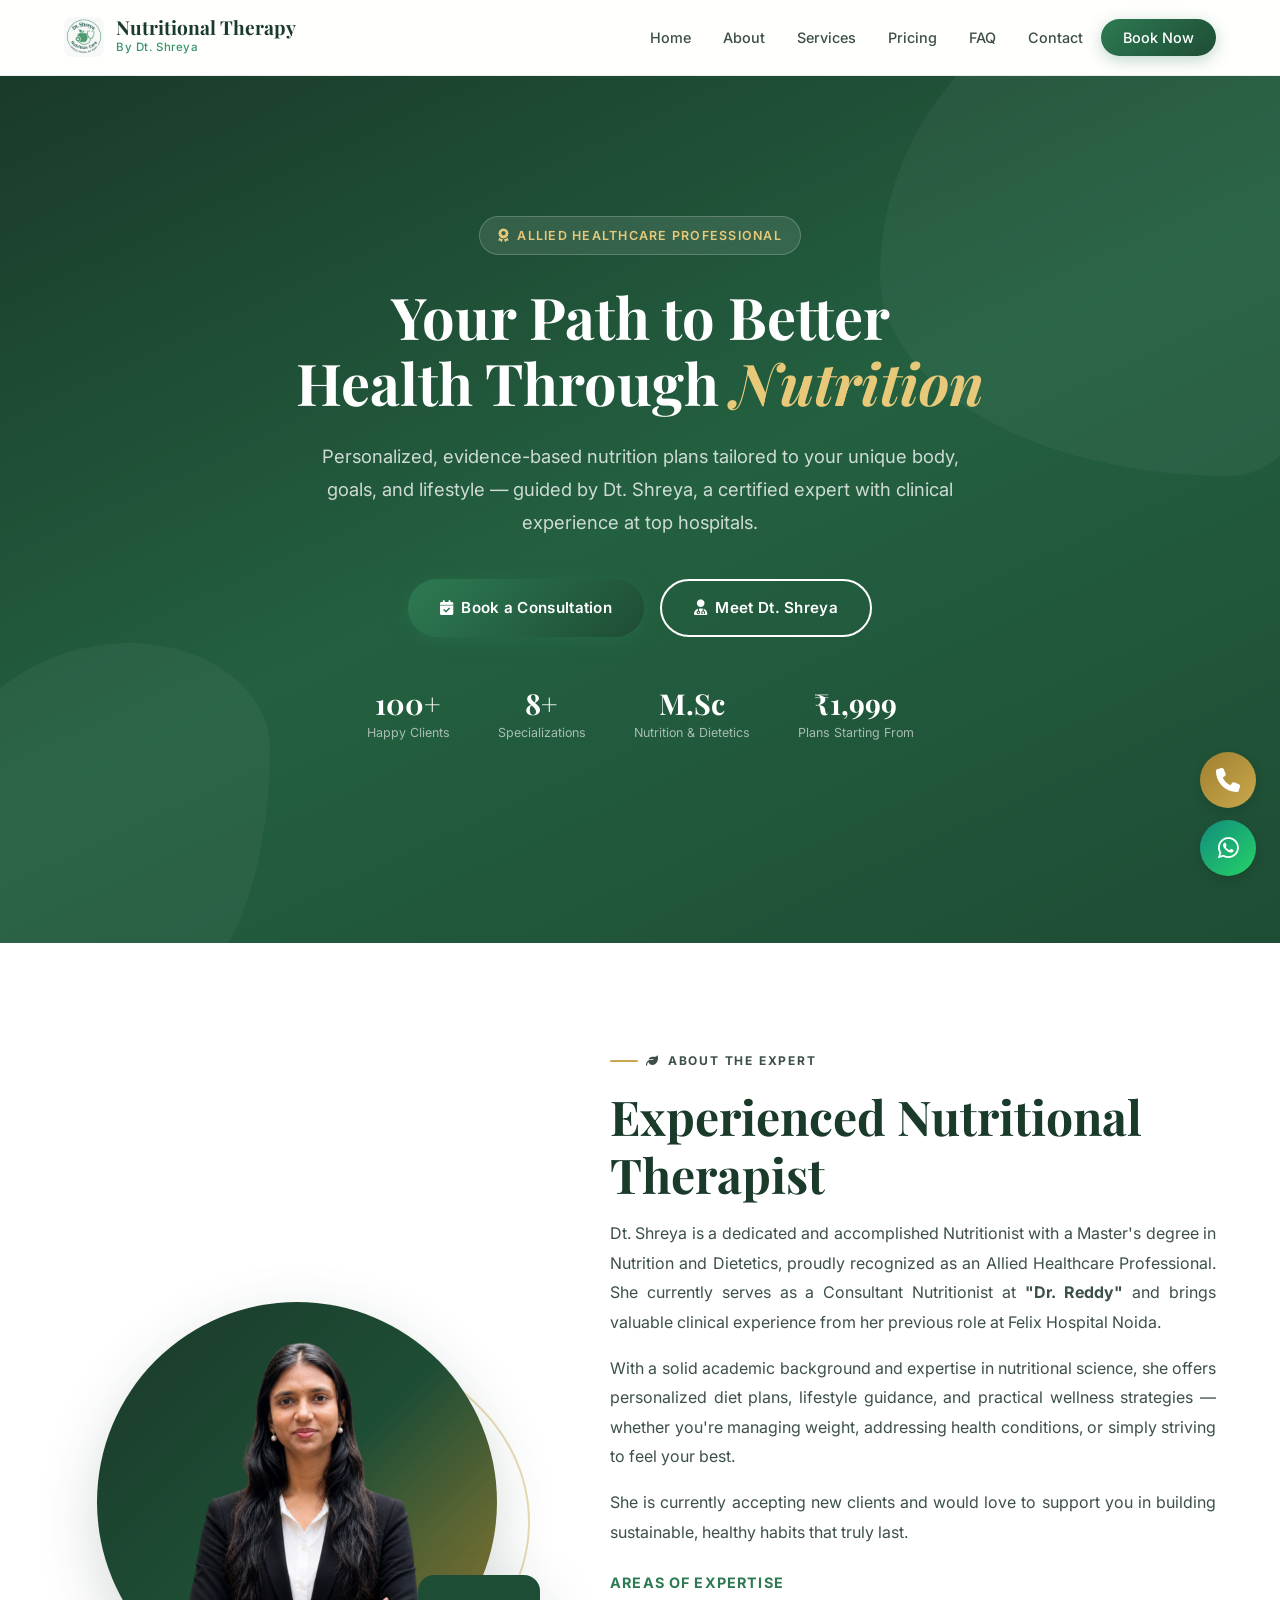
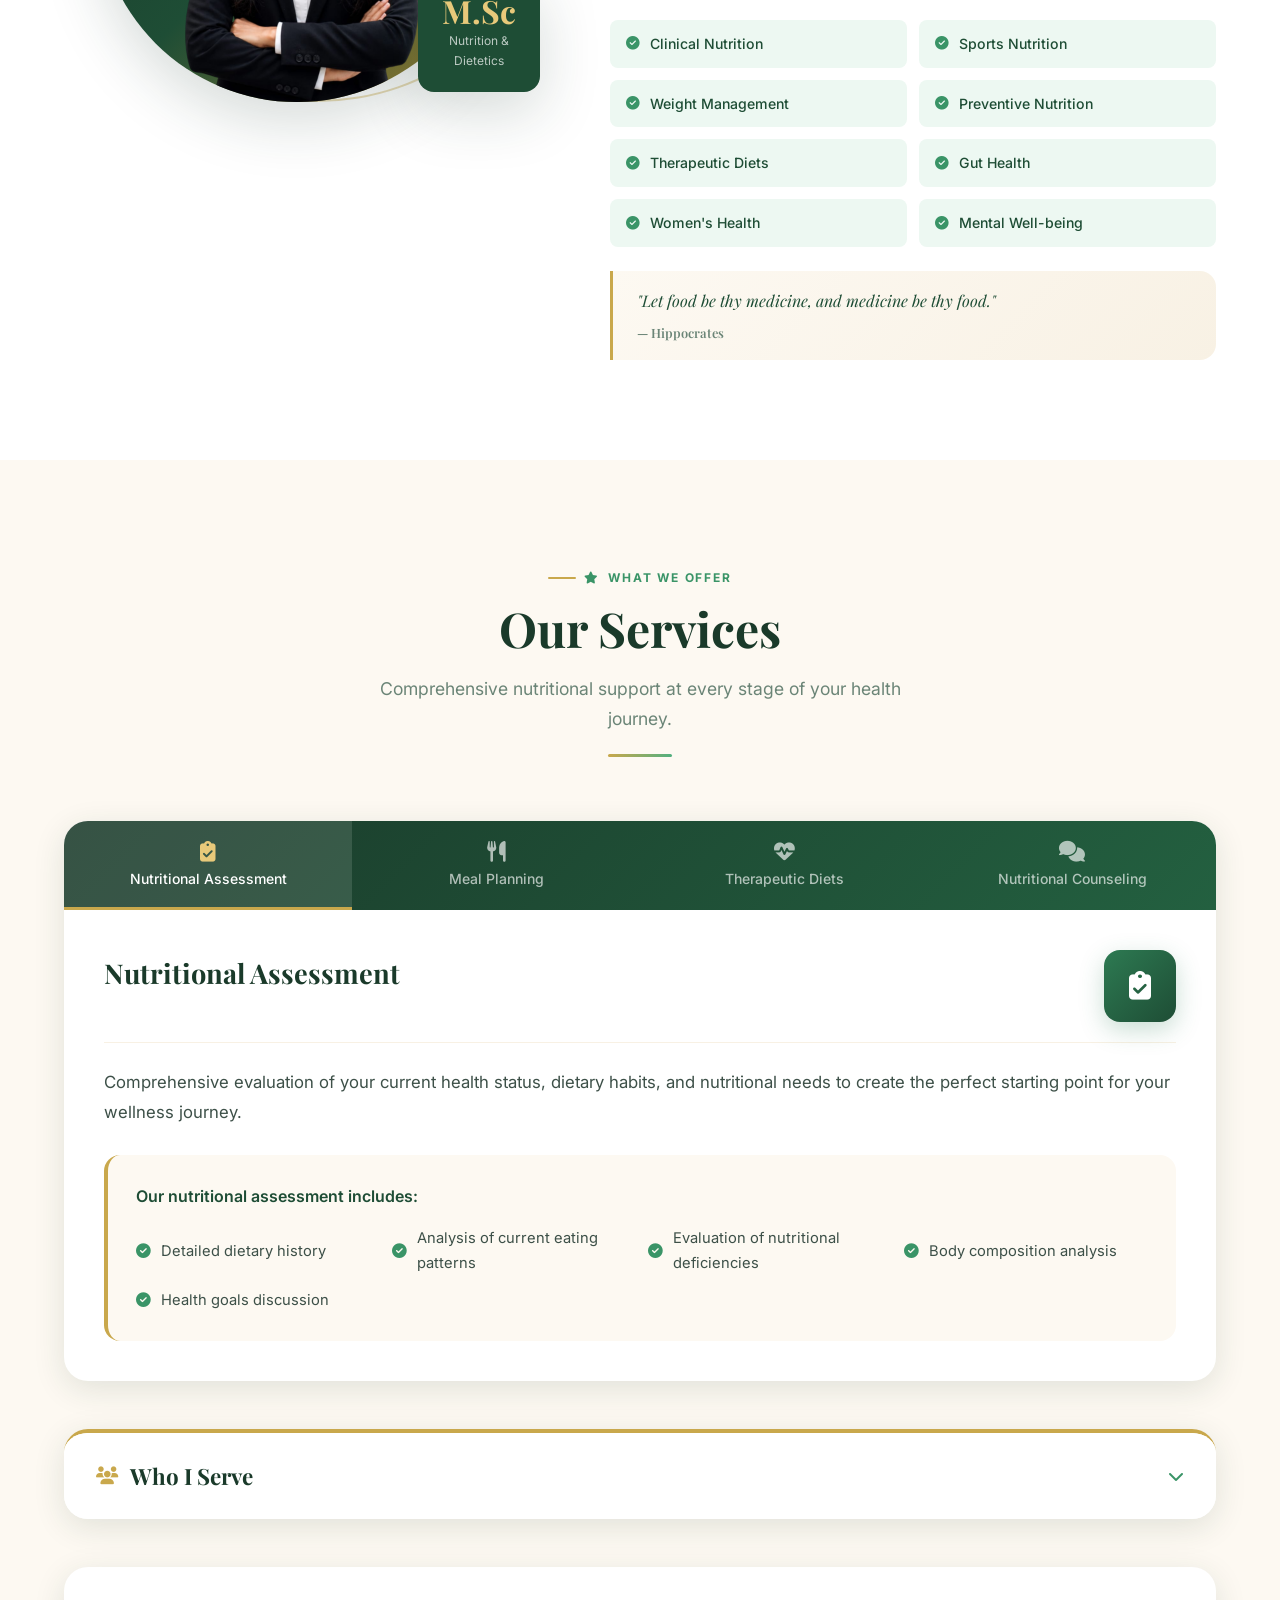
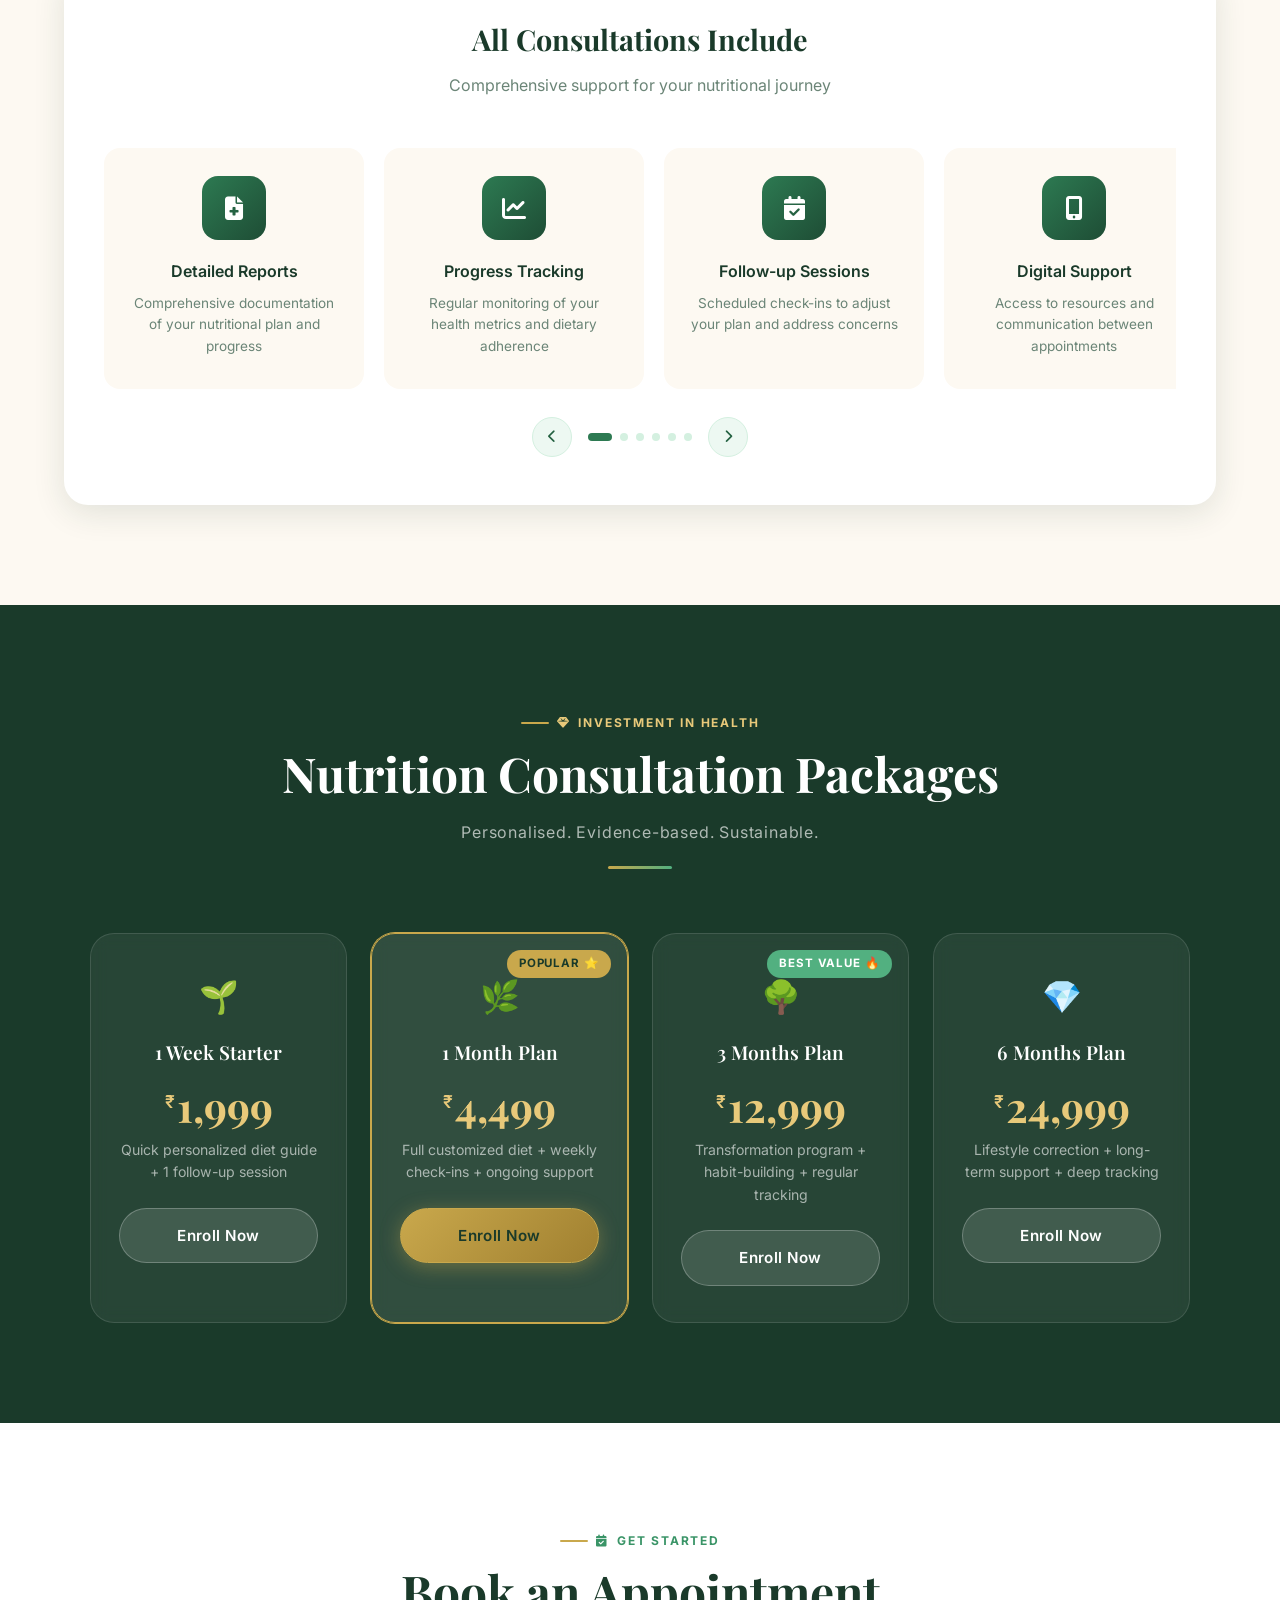
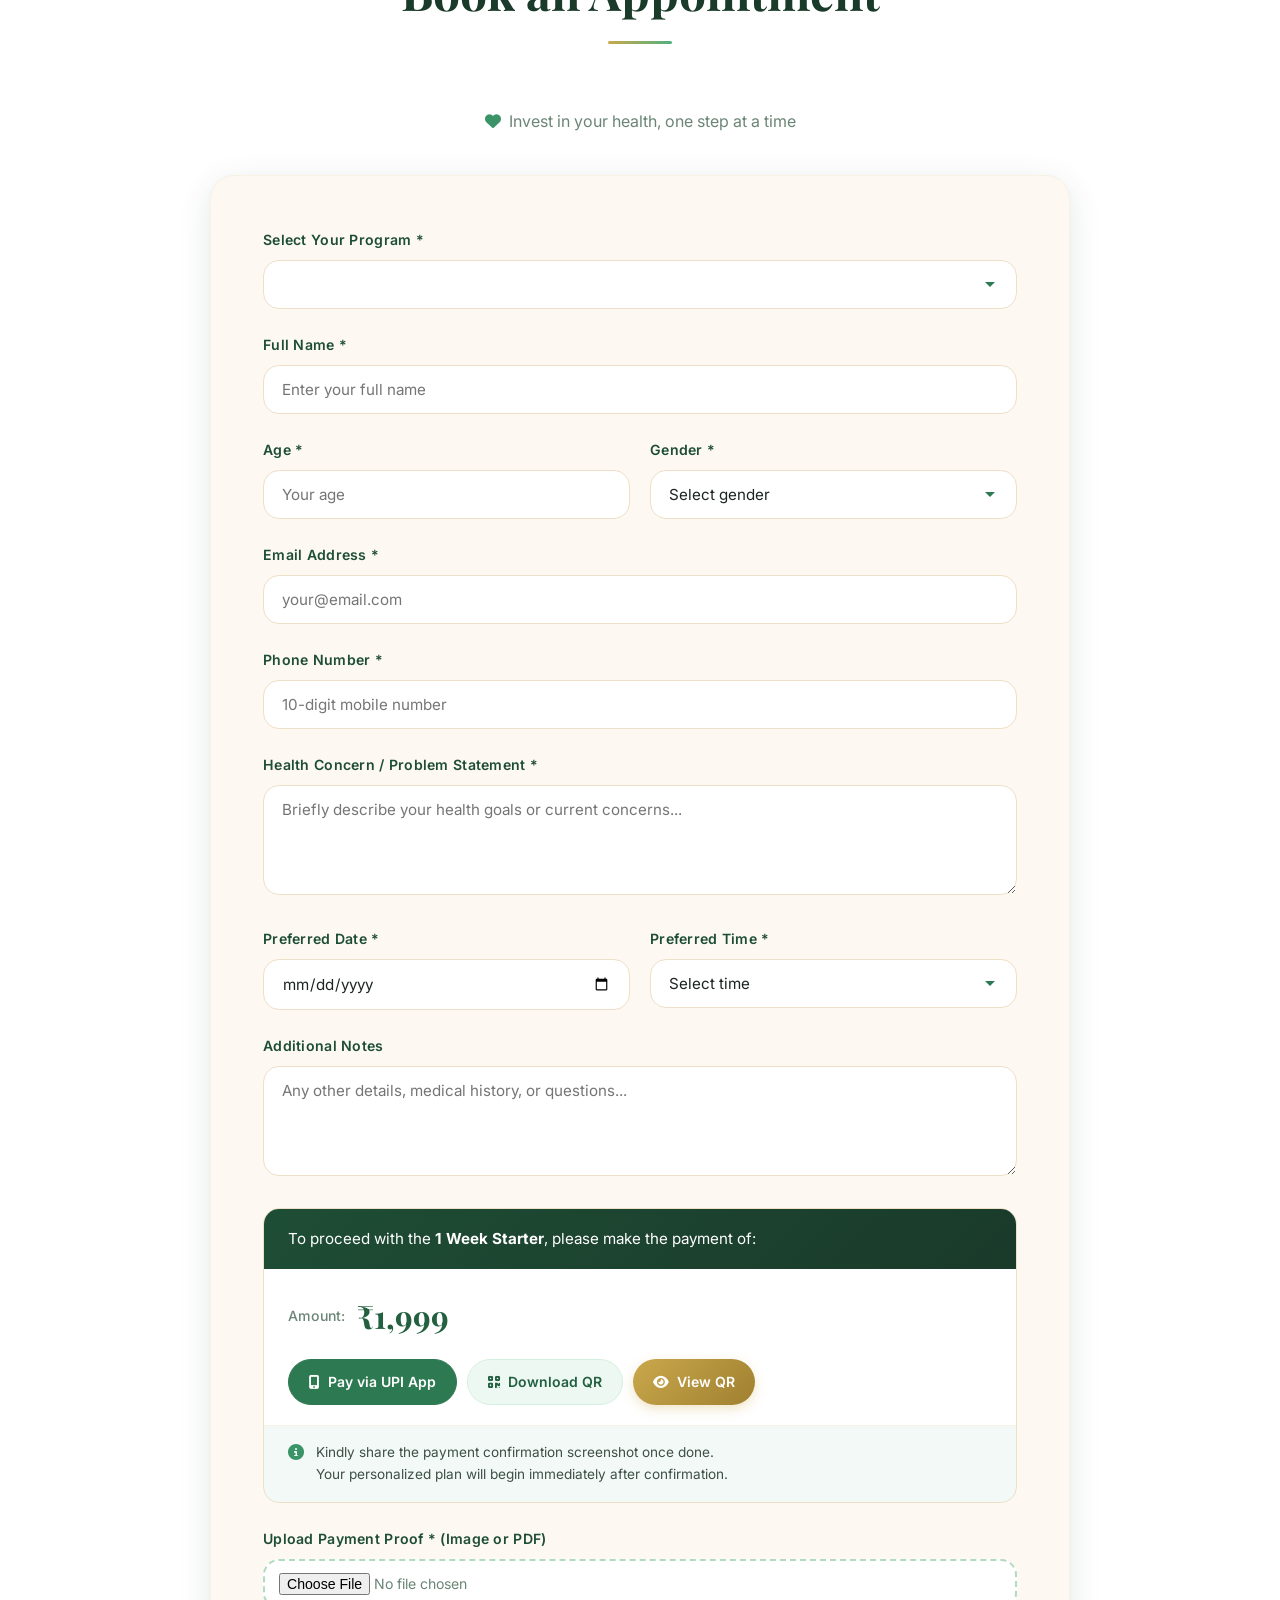
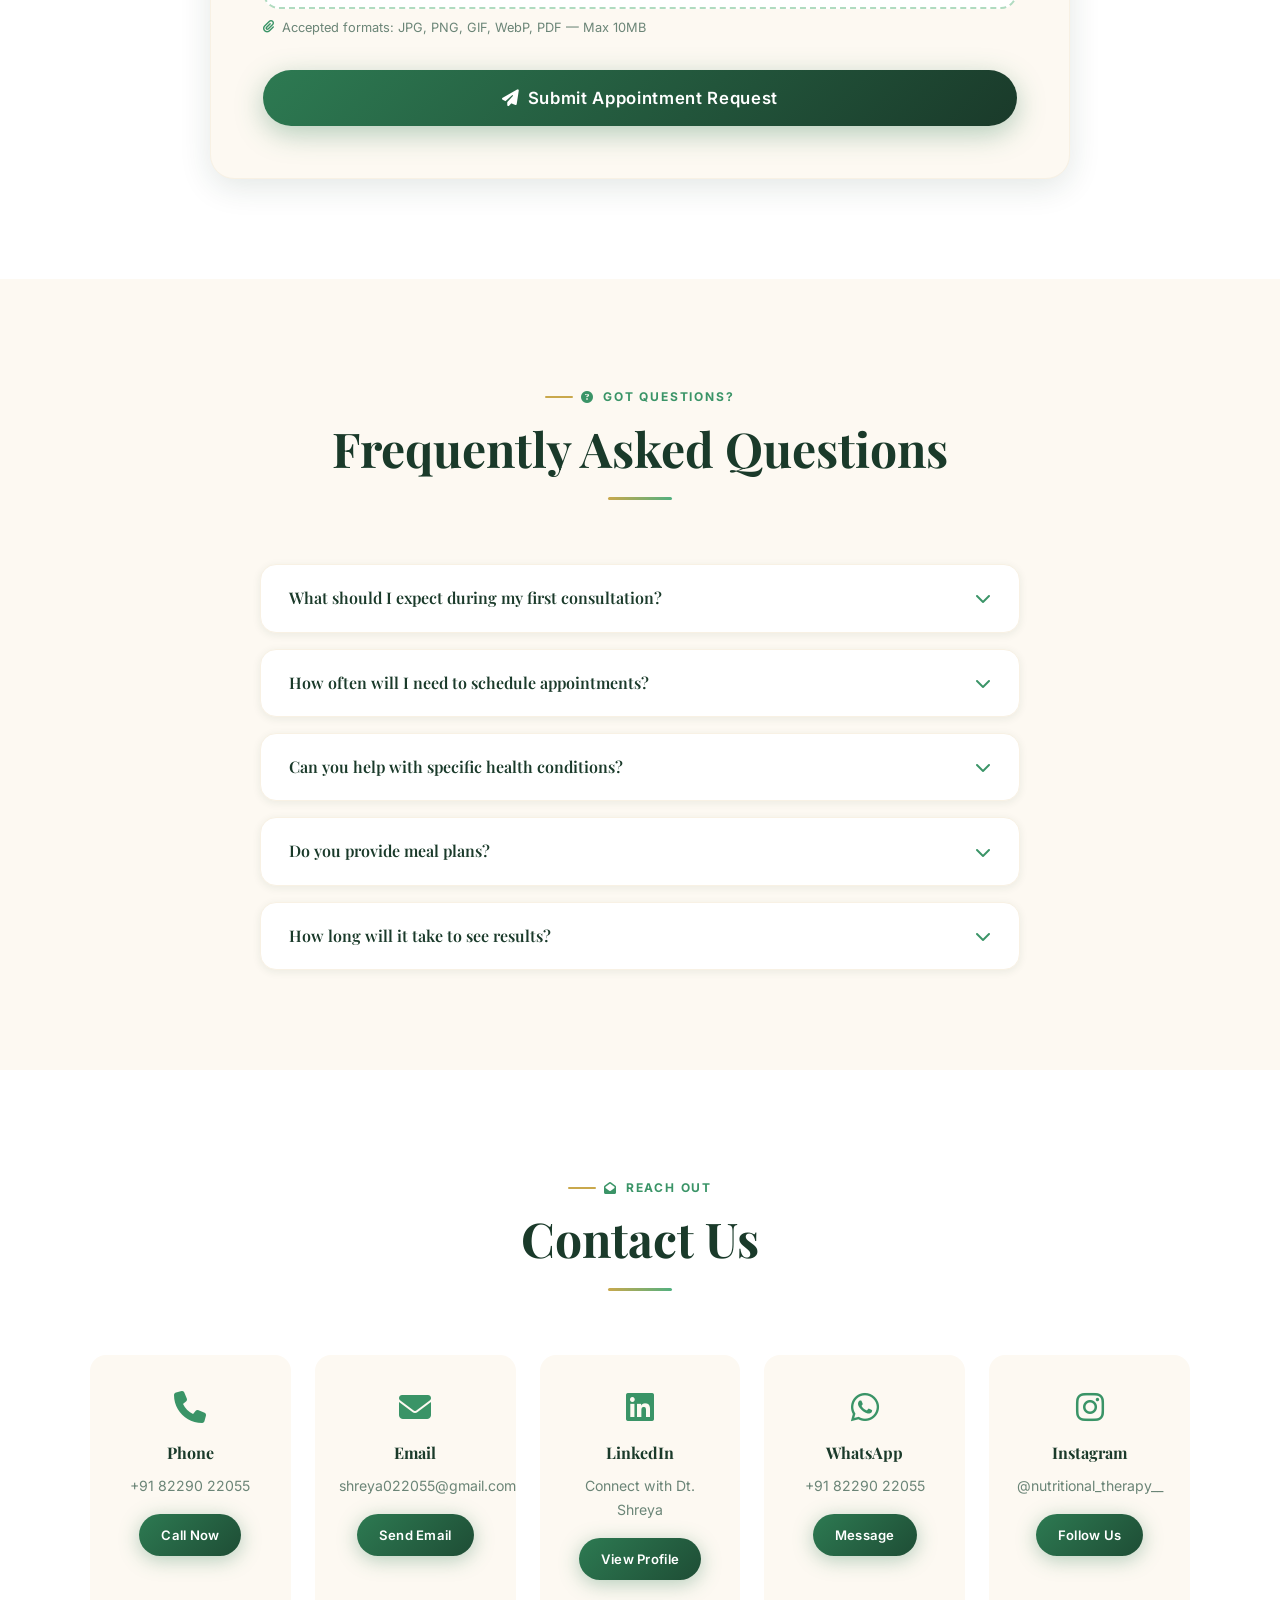
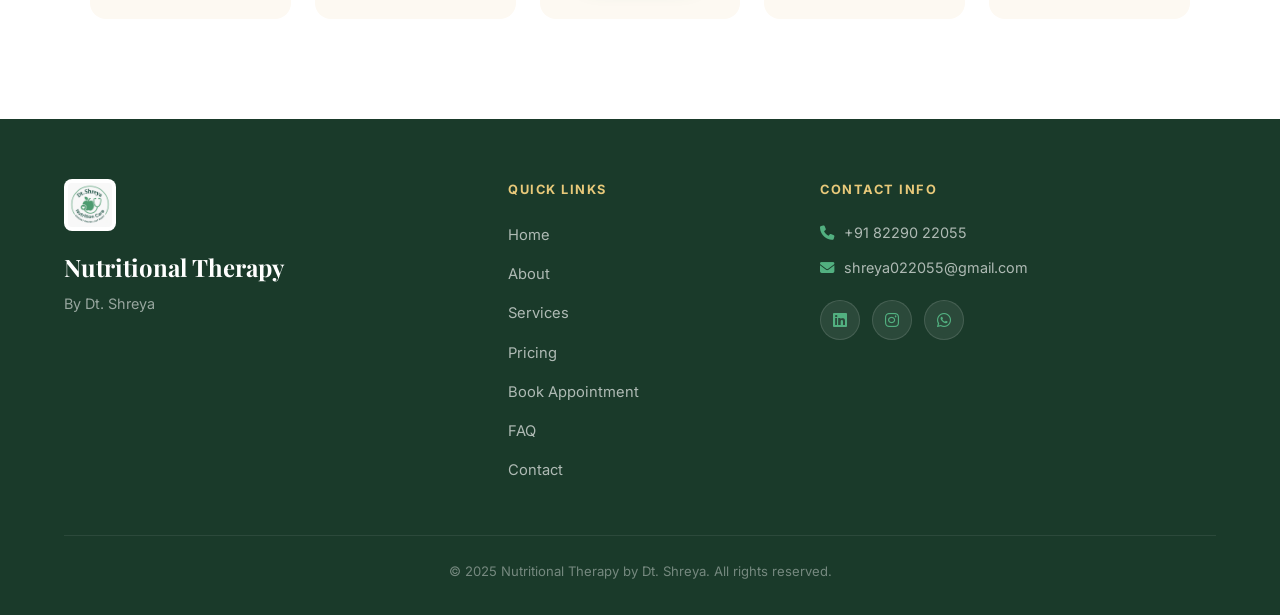
==== commit f452f69c: "fix: replace transparent profile webp with png to fix decode error and cache-bust css" ====
--- a/index.html
+++ b/index.html
@@ -12,7 +12,7 @@
     <link rel="icon" type="image/x-icon" href="images/favicon.ico">
     <link rel="icon" type="image/png" sizes="192x192" href="images/favicon.png">
     <title>Nutritional Therapy by Dt. Shreya — Premium Health Consultation</title>
-    <link rel="stylesheet" href="styles.css?v=2.1">
+    <link rel="stylesheet" href="styles.css?v=2.3">
     <link rel="stylesheet" href="https://cdnjs.cloudflare.com/ajax/libs/font-awesome/6.5.0/css/all.min.css">
 </head>
 <body>
@@ -105,7 +105,7 @@
             <!-- Image Column -->
             <div class="about-img-wrap reveal">
                 <div class="about-img-inner">
-                    <img src="images/profile-trans.webp?v=2.2" alt="Dt. Shreya — Experienced Nutritional Therapist">
+                    <img src="images/profile-trans.png?v=2.3" alt="Dt. Shreya — Experienced Nutritional Therapist">
                 </div>
                 <div class="about-img-accent"></div>
                 <div class="about-credential">
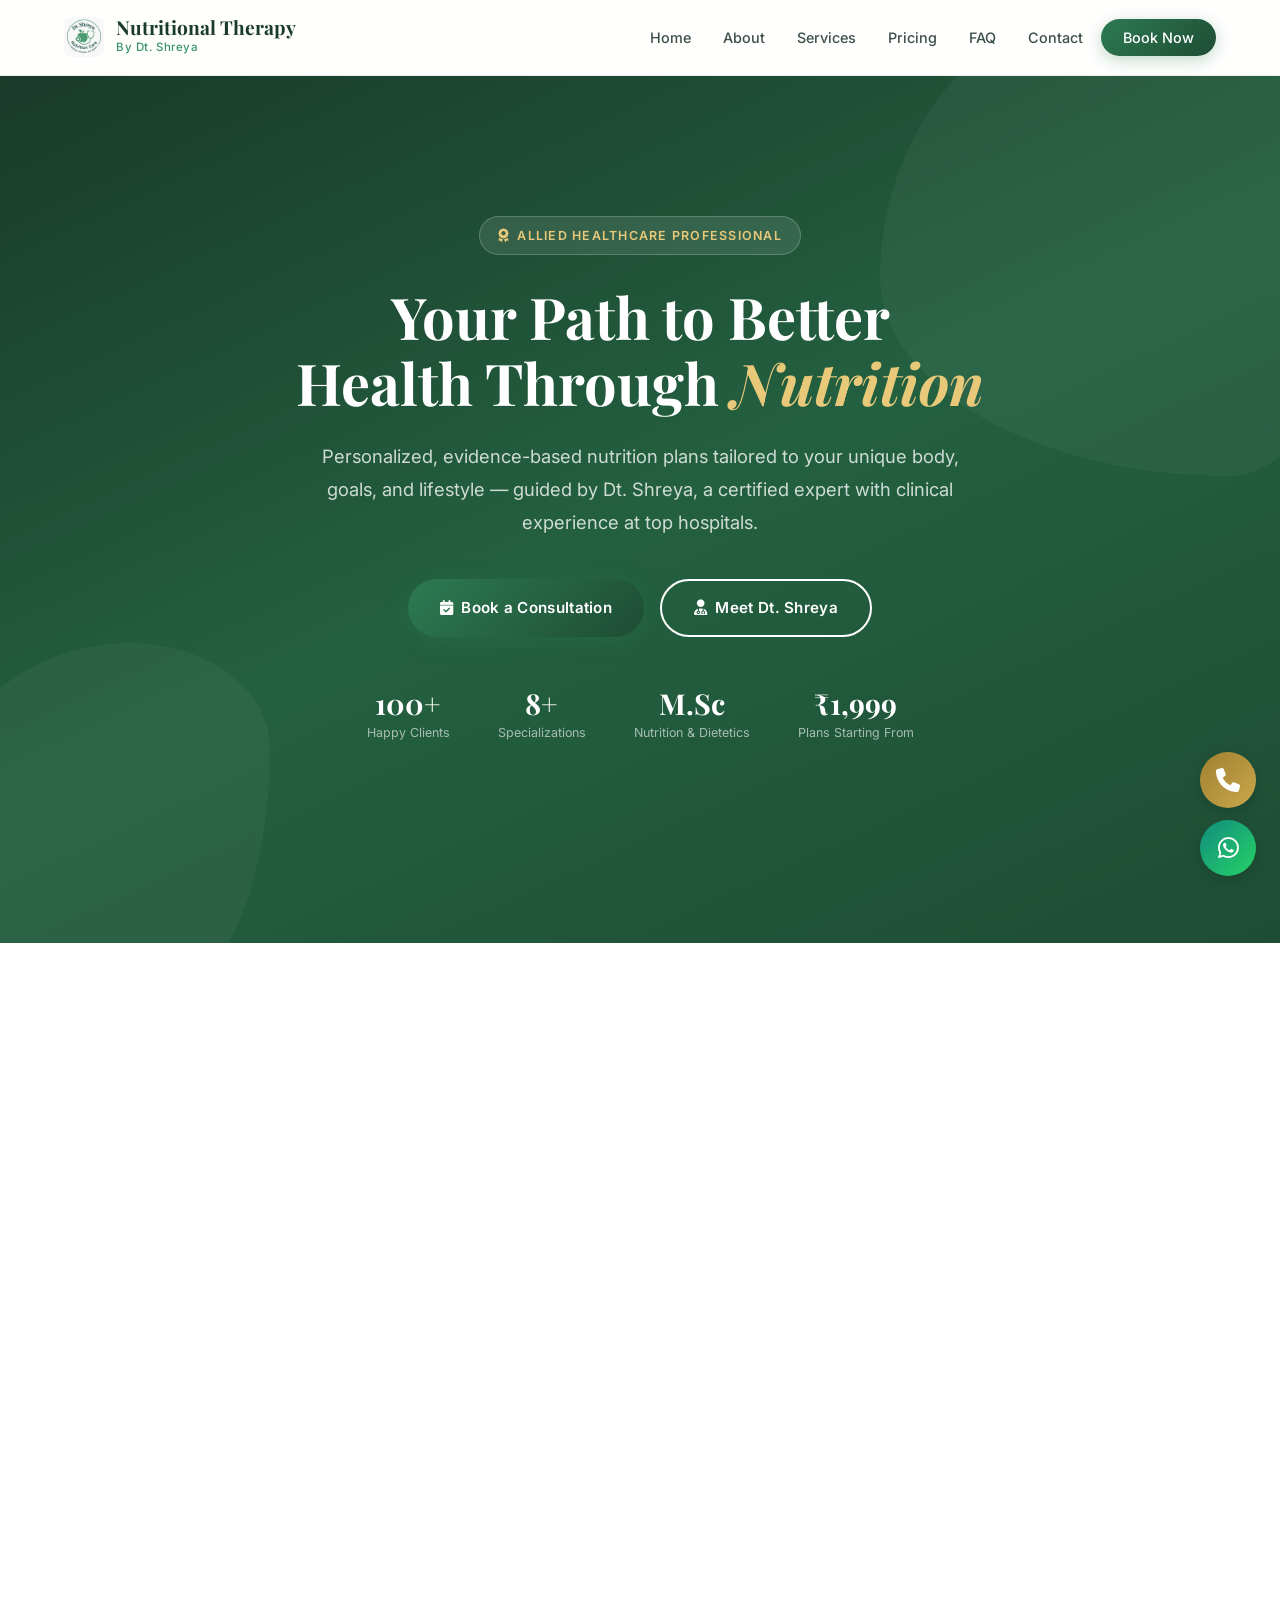
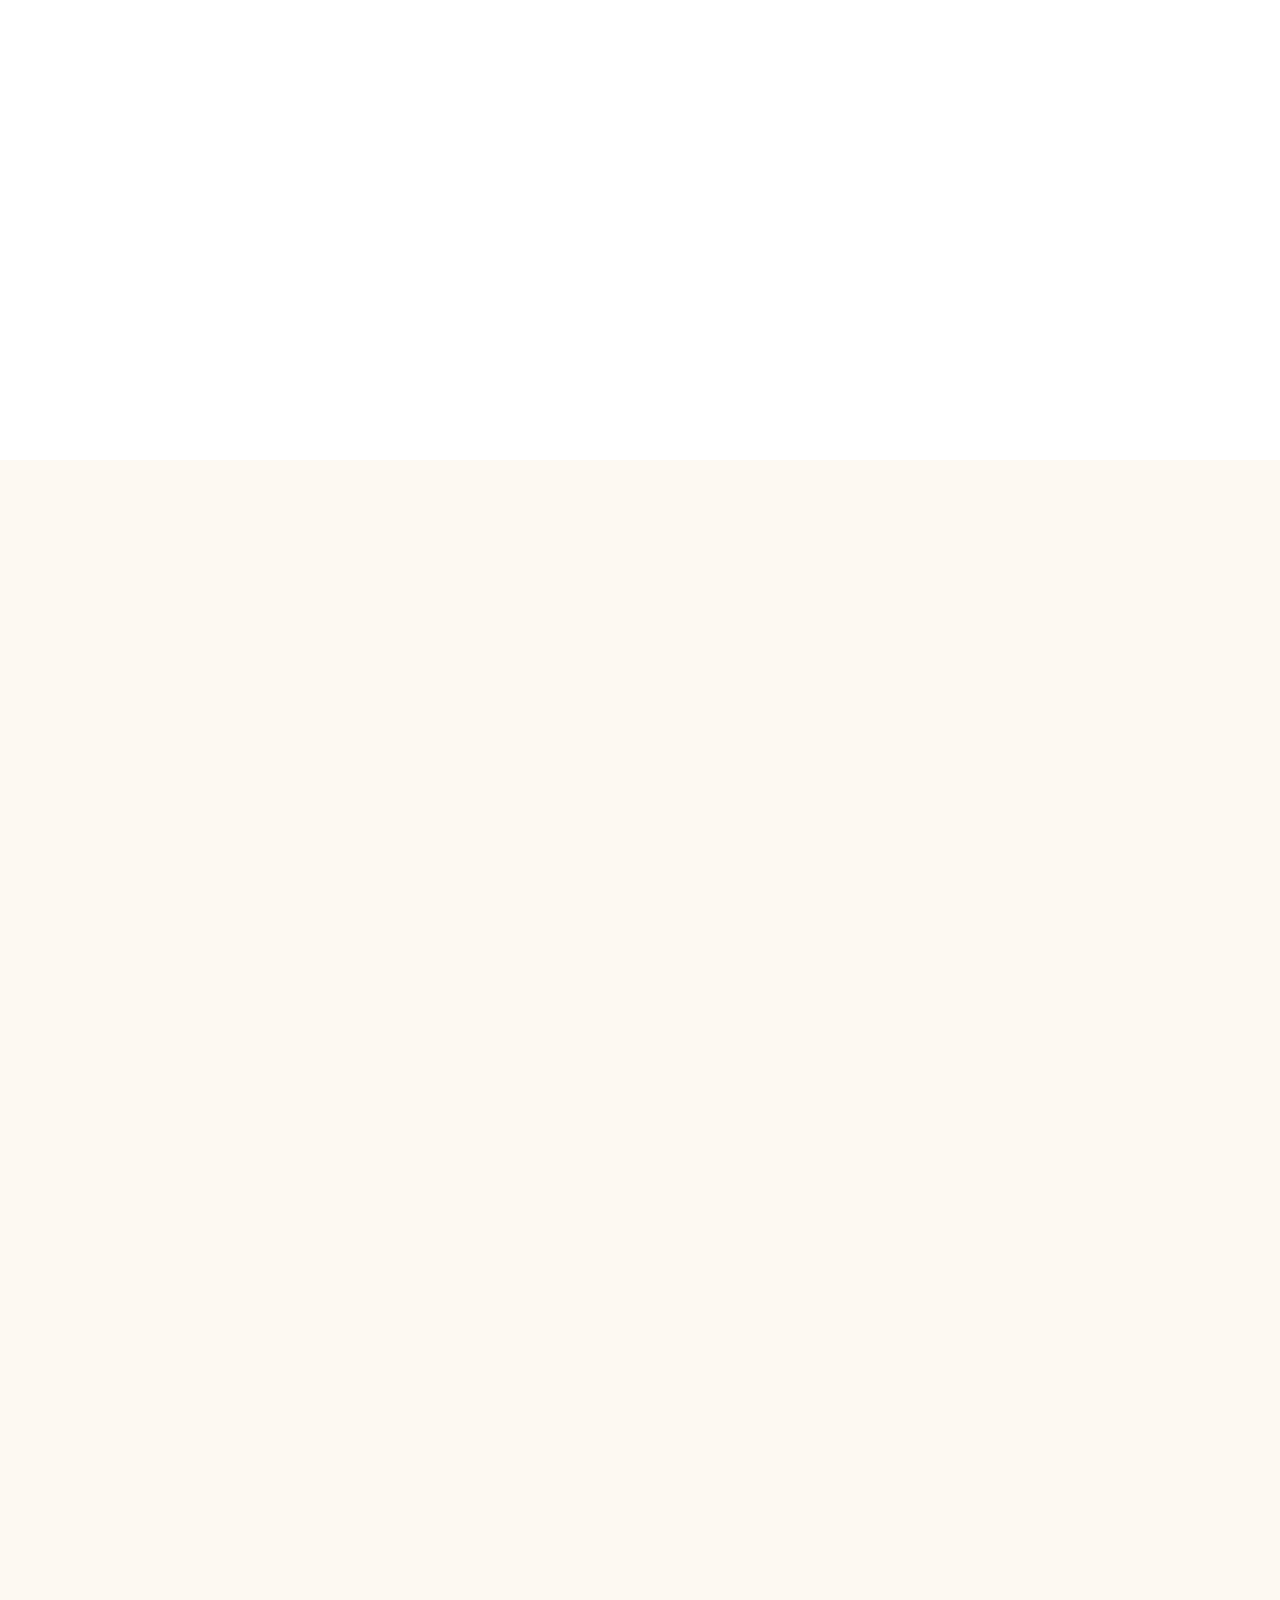
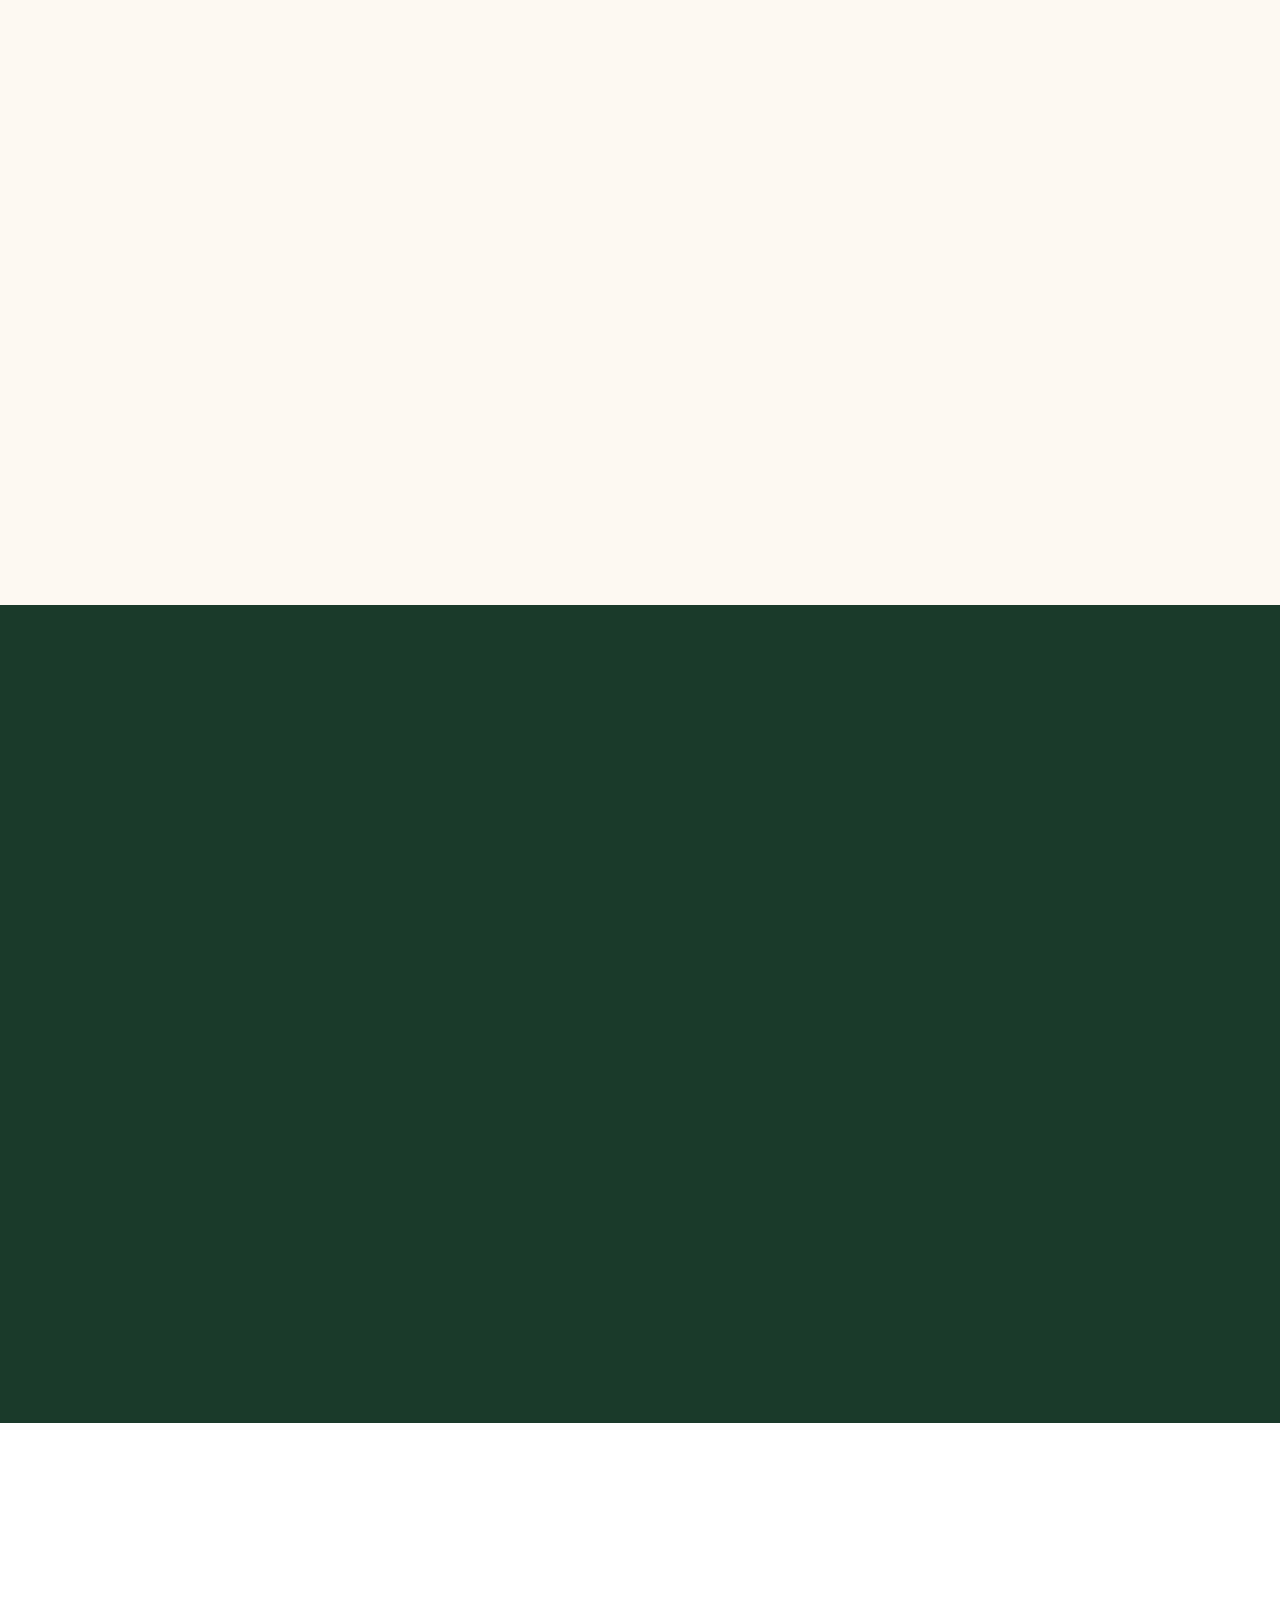
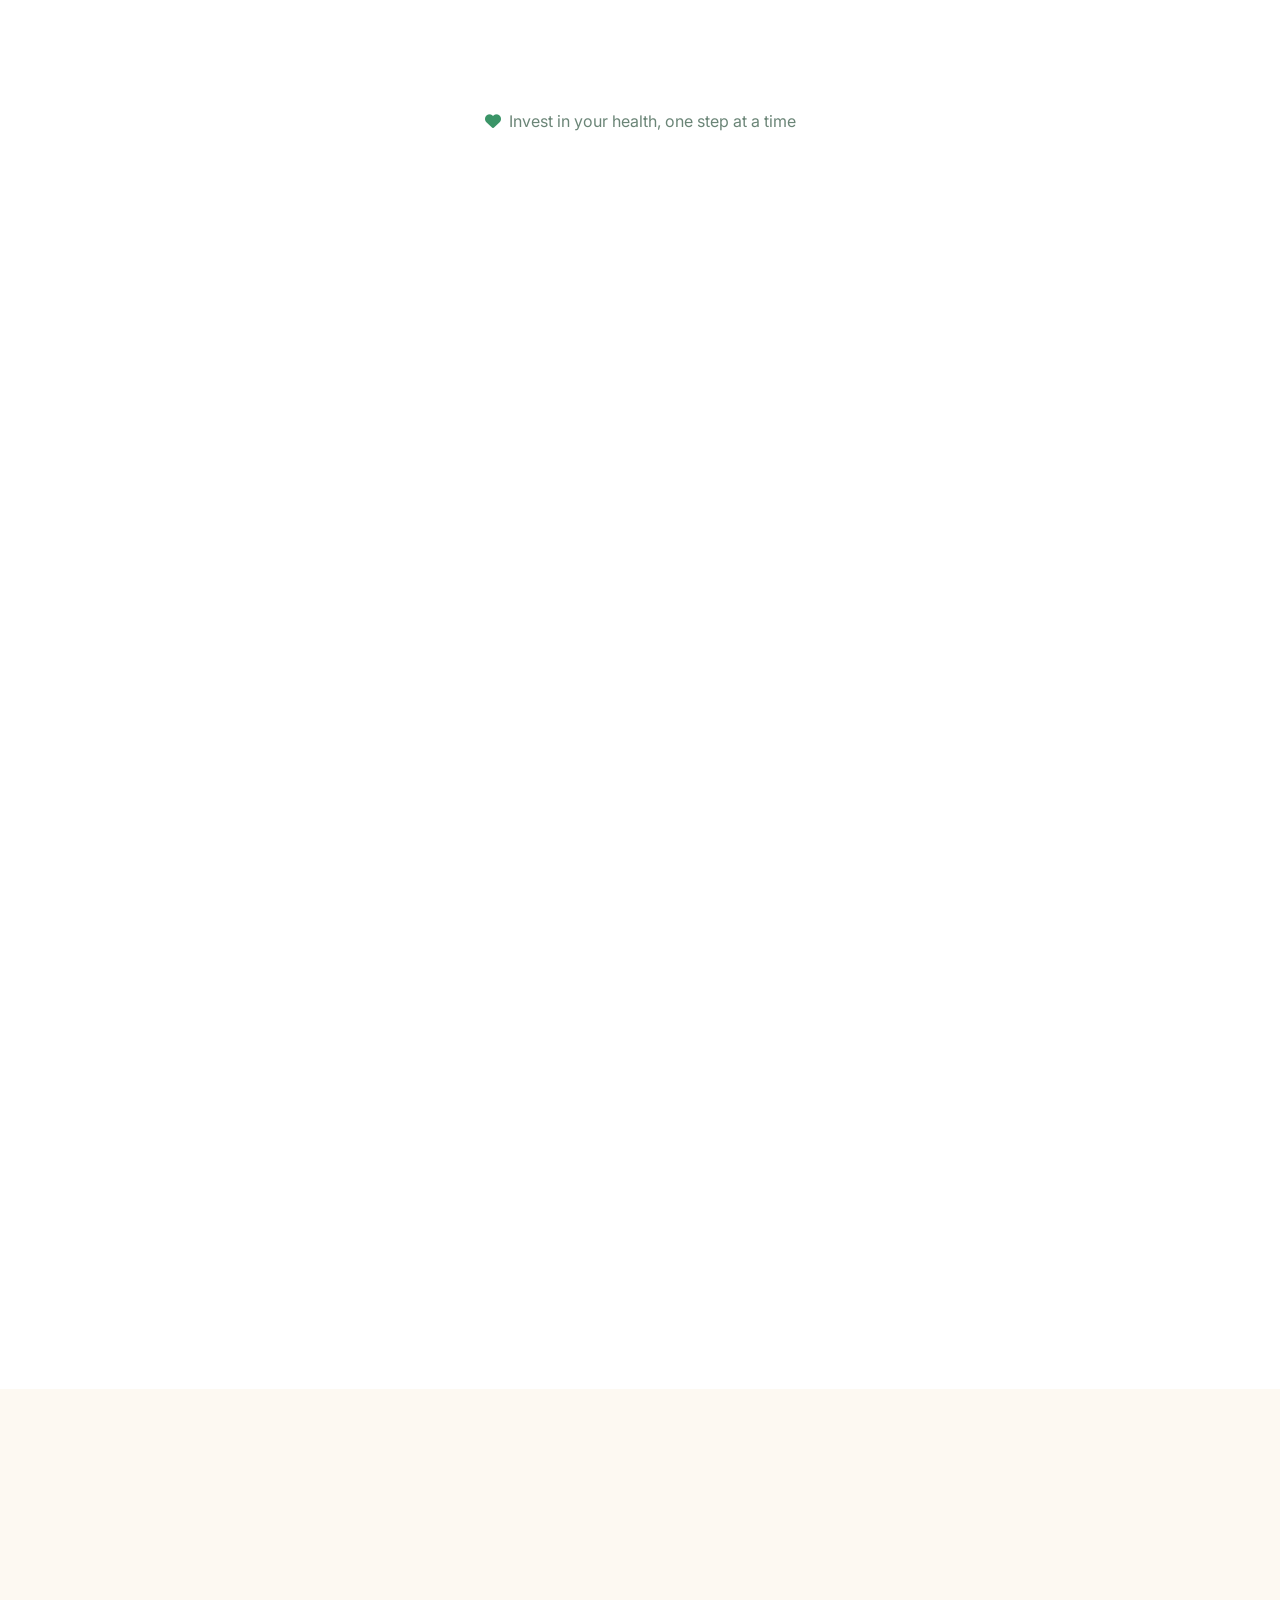
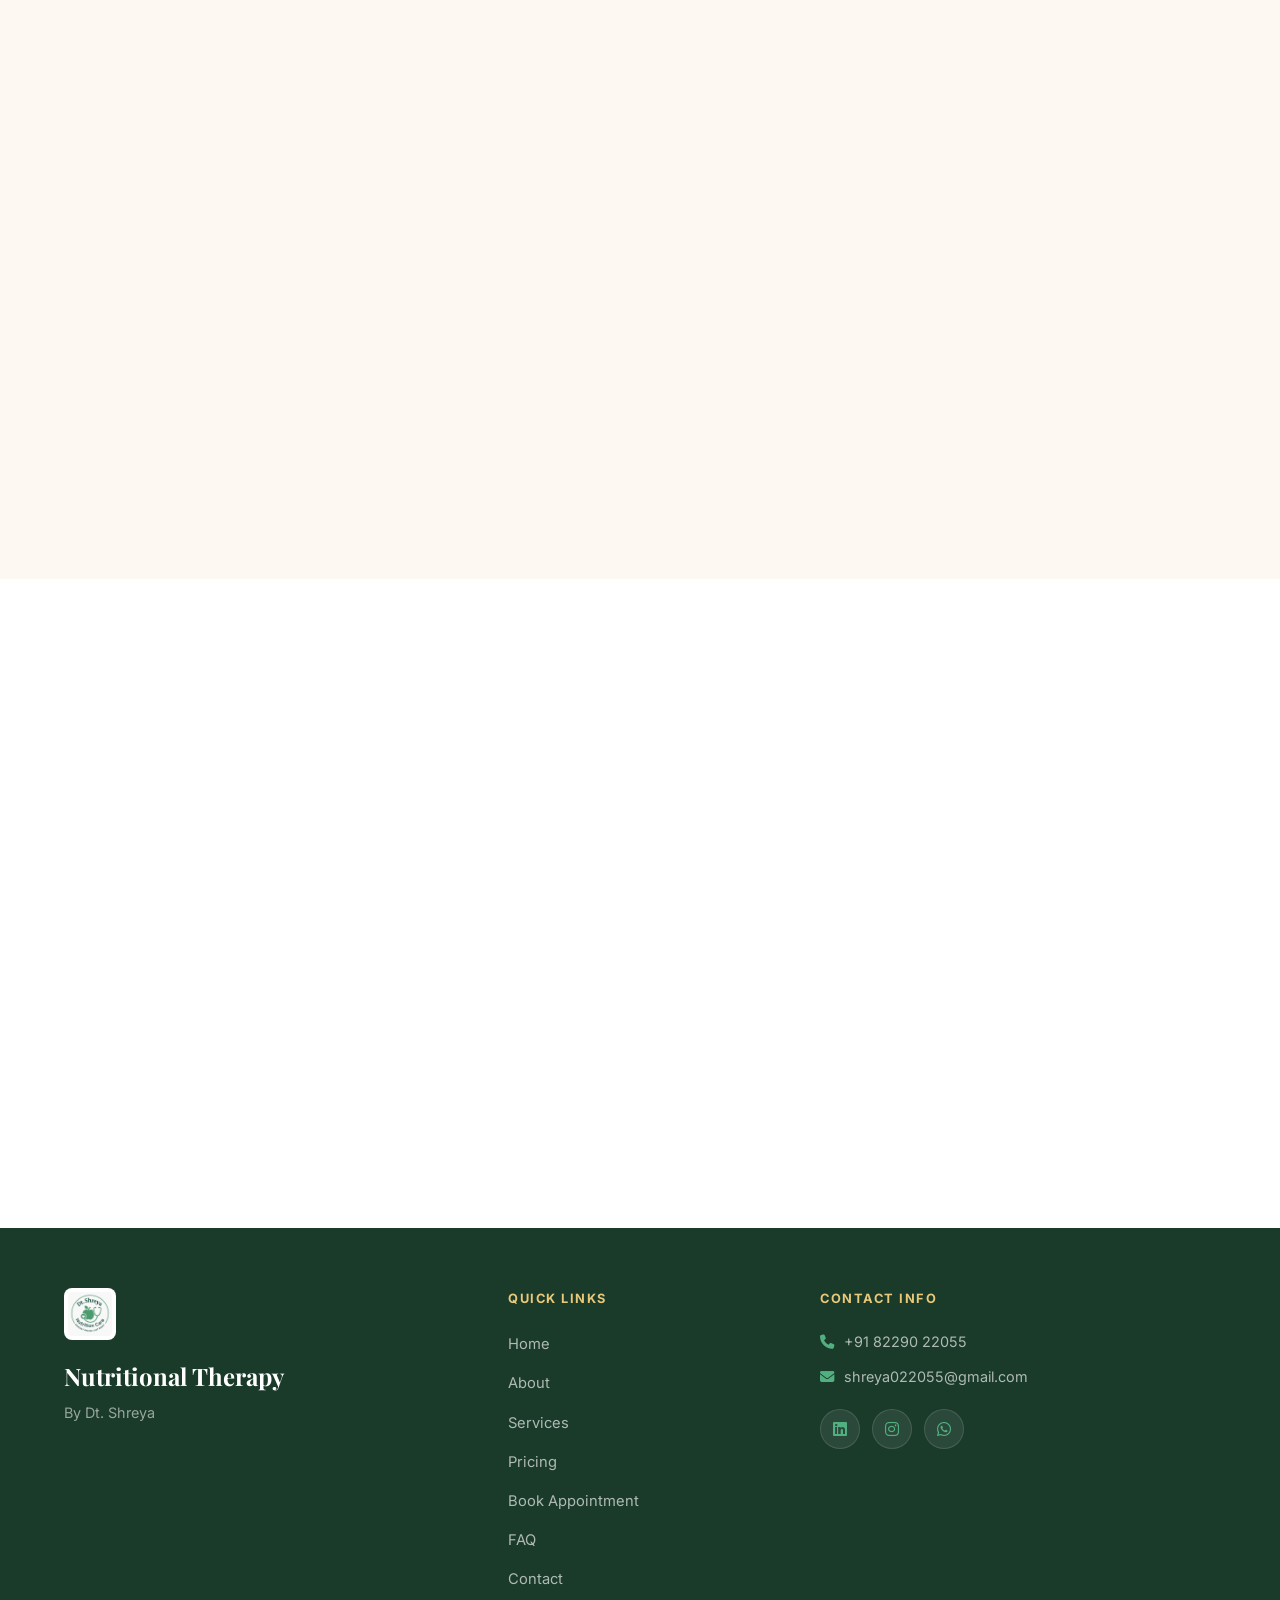
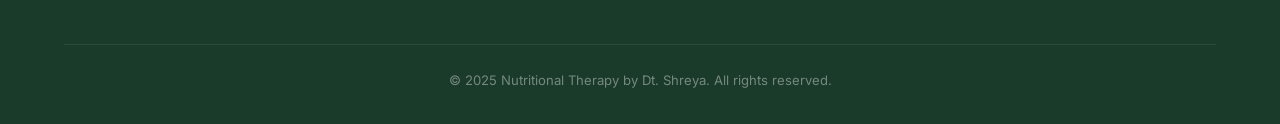
==== commit 971655be: "fix: rewrite form with Web3Forms AJAX — no confirmation needed, instant email to lnjoshihome@gmail.c" ====
--- a/index.html
+++ b/index.html
@@ -12,7 +12,7 @@
     <link rel="icon" type="image/x-icon" href="images/favicon.ico">
     <link rel="icon" type="image/png" sizes="192x192" href="images/favicon.png">
     <title>Nutritional Therapy by Dt. Shreya — Premium Health Consultation</title>
-    <link rel="stylesheet" href="styles.css?v=2.3">
+    <link rel="stylesheet" href="styles.css?v=2.4">
     <link rel="stylesheet" href="https://cdnjs.cloudflare.com/ajax/libs/font-awesome/6.5.0/css/all.min.css">
 </head>
 <body>
@@ -449,117 +449,65 @@
             <div class="form-card reveal">
                 <!-- FormSubmit configuration (Strict Anti-Spam & Table Template) -->
                 <form id="appointment-form"
-                      action="https://formsubmit.co/divyansh8065@gmail.com"
-                      method="POST"
-                      enctype="multipart/form-data">
-
-                    <!-- FormSubmit system fields -->
-                    <input type="hidden" name="_next"     value="https://Shambhavijha19.github.io/NutritionalTherapy/thank-you.html">
-                    <input type="hidden" name="_subject"  value="New Appointment Request — Nutritional Therapy">
-                    <input type="hidden" name="_template" value="table">
-                    <input type="hidden" name="_captcha"  value="true">
-                    
-                    <!-- Form metadata tracking -->
-                    <input type="hidden" id="selected-service-type" name="00_Service_Type" value="1 Week Starter - &#8377;1,999">
-
-                    <!-- Honeypot — bots fill this, humans don't see it -->
-                    <input type="text" name="_honey"
-                           style="display:none !important; position:absolute; left:-9999px;"
-                           tabindex="-1" autocomplete="off" aria-hidden="true">
-
-                    <!-- Timing trap: bots submit instantly, humans take seconds -->
-                    <input type="hidden" name="_form_loaded" id="_form_loaded" value="">
-
-                    <!-- Select Plan -->
+                <!-- Web3Forms — AJAX, no email confirmation needed, works immediately -->
+                <form id="appointment-form" novalidate>
+
+                    <!-- Web3Forms required hidden fields -->
+                    <input type="hidden" name="access_key" value="f60c5b23-f42a-4fa2-b23a-00752e16c5e0">
+                    <input type="hidden" name="subject"    value="&#128203; New Appointment Request — Nutritional Therapy by Dt. Shreya">
+                    <input type="hidden" name="from_name"  value="Nutritional Therapy Website">
+                    <input type="hidden" name="botcheck"   value="" style="display:none">
+
+                    <!-- Dynamic plan field (updated by JS) -->
+                    <input type="hidden" id="selected-service-type" name="Selected_Plan" value="1 Week Starter — &#8377;1,999">
+
+                    <!-- ── ROW 1: Plan ── -->
                     <div class="form-group">
                         <label for="pricing-plan">Select Your Program *</label>
-                        <select id="pricing-plan" name="00_Selected_Program_Plan" required>
+                        <select id="pricing-plan" name="Selected_Program" required>
                             <option value="">Choose a plan</option>
-                            <option value="1 Week Starter - &#8377;1,999">1 Week Starter &mdash; &#8377;1,999</option>
-                            <option value="1 Month Plan - &#8377;4,499">1 Month Plan &mdash; &#8377;4,499</option>
-                            <option value="3 Months Plan - &#8377;12,999">3 Months Plan &mdash; &#8377;12,999</option>
-                            <option value="6 Months Plan - &#8377;24,999">6 Months Plan &mdash; &#8377;24,999</option>
+                            <option value="1 Week Starter — &#8377;1,999">1 Week Starter &mdash; &#8377;1,999</option>
+                            <option value="1 Month Plan — &#8377;4,499">1 Month Plan &mdash; &#8377;4,499</option>
+                            <option value="3 Months Plan — &#8377;12,999">3 Months Plan &mdash; &#8377;12,999</option>
+                            <option value="6 Months Plan — &#8377;24,999">6 Months Plan &mdash; &#8377;24,999</option>
                         </select>
                     </div>
 
-                    <!-- Name -->
+                    <!-- ── ROW 2: Name ── -->
                     <div class="form-group">
                         <label for="name">Full Name *</label>
-                        <input type="text" id="name" name="01_Full_Name"
+                        <input type="text" id="name" name="name"
                                placeholder="Enter your full name"
                                required autocomplete="name">
                     </div>
 
-                    <!-- Age + Gender Row -->
+                    <!-- ── ROW 3: Email + Phone ── -->
                     <div class="form-row">
                         <div class="form-group">
-                            <label for="age">Age *</label>
-                            <input type="number" id="age" name="02_Age"
-                                   placeholder="Your age"
-                                   required min="1" max="120">
+                            <label for="email">Email Address *</label>
+                            <input type="email" id="email" name="email"
+                                   placeholder="your@email.com"
+                                   required autocomplete="email">
                         </div>
                         <div class="form-group">
-                            <label for="gender">Gender *</label>
-                            <select id="gender" name="03_Gender" required>
-                                <option value="">Select gender</option>
-                                <option value="Female">Female</option>
-                                <option value="Male">Male</option>
-                                <option value="Other">Other</option>
-                            </select>
-                        </div>
-                    </div>
-
-                    <!-- Email -->
+                            <label for="phone">WhatsApp / Phone *</label>
+                            <input type="tel" id="phone" name="Phone_Number"
+                                   placeholder="10-digit mobile number"
+                                   required autocomplete="tel"
+                                   pattern="[6-9][0-9]{9}"
+                                   maxlength="10">
+                        </div>
+                    </div>
+
+                    <!-- ── ROW 4: Health Concern ── -->
                     <div class="form-group">
-                        <label for="email">Email Address *</label>
-                        <input type="email" id="email" name="04_Email_Address"
-                               placeholder="your@email.com"
-                               required autocomplete="email">
-                    </div>
-
-                    <!-- Phone -->
-                    <div class="form-group">
-                        <label for="phone">Phone Number *</label>
-                        <input type="tel" id="phone" name="05_Phone_Number"
-                               placeholder="10-digit mobile number"
-                               required autocomplete="tel"
-                               pattern="[6-9][0-9]{9}"
-                               maxlength="10">
-                    </div>
-
-                    <!-- Health Concern -->
-                    <div class="form-group">
-                        <label for="problem">Health Concern / Problem Statement *</label>
-                        <textarea id="problem" name="06_Health_Concern" rows="4"
+                        <label for="message">Health Concern / Goal *</label>
+                        <textarea id="message" name="message" rows="3"
                                   placeholder="Briefly describe your health goals or current concerns..."
                                   required></textarea>
                     </div>
 
-                    <!-- Date + Time Row -->
-                    <div class="form-row">
-                        <div class="form-group">
-                            <label for="preferred-date">Preferred Date *</label>
-                            <input type="date" id="preferred-date" name="07_Preferred_Date" required>
-                        </div>
-                        <div class="form-group">
-                            <label for="preferred-time">Preferred Time *</label>
-                            <select id="preferred-time" name="08_Preferred_Time" required>
-                                <option value="">Select time</option>
-                                <option value="Morning (7AM - 8AM)">Morning (7AM – 8AM)</option>
-                                <option value="Night (8PM - 9PM)">Night (8PM – 9PM)</option>
-                                <option value="Night (9PM - 10PM)">Night (9PM – 10PM)</option>
-                            </select>
-                        </div>
-                    </div>
-
-                    <!-- Additional Notes -->
-                    <div class="form-group">
-                        <label for="additional-notes">Additional Notes</label>
-                        <textarea id="additional-notes" name="09_Additional_Notes" rows="3"
-                                  placeholder="Any other details, medical history, or questions..."></textarea>
-                    </div>
-
-                    <!-- Payment Box -->
+                    <!-- ── Payment Box ── -->
                     <div class="payment-info-box">
                         <div class="payment-highlight">
                             To proceed with the <strong id="selected-plan-text">1 Week Starter</strong>, please make the payment of:
@@ -584,7 +532,7 @@
                                 </a>
                             </div>
 
-                            <!-- QR Code Display (hidden by default) -->
+                            <!-- QR Code Display -->
                             <div id="qr-display" class="qr-display-container" style="display:none;">
                                 <div class="qr-image-wrapper">
                                     <img src="images/qr.webp" alt="Payment QR Code — Scan with any UPI app">
@@ -786,7 +734,7 @@
         </a>
     </div>
 
-    <script src="script.js?v=2.1"></script>
+    <script src="script.js?v=2.4"></script>
 
     <!-- Inline: Payment & QR functions (global scope required for onclick) -->
     <script>
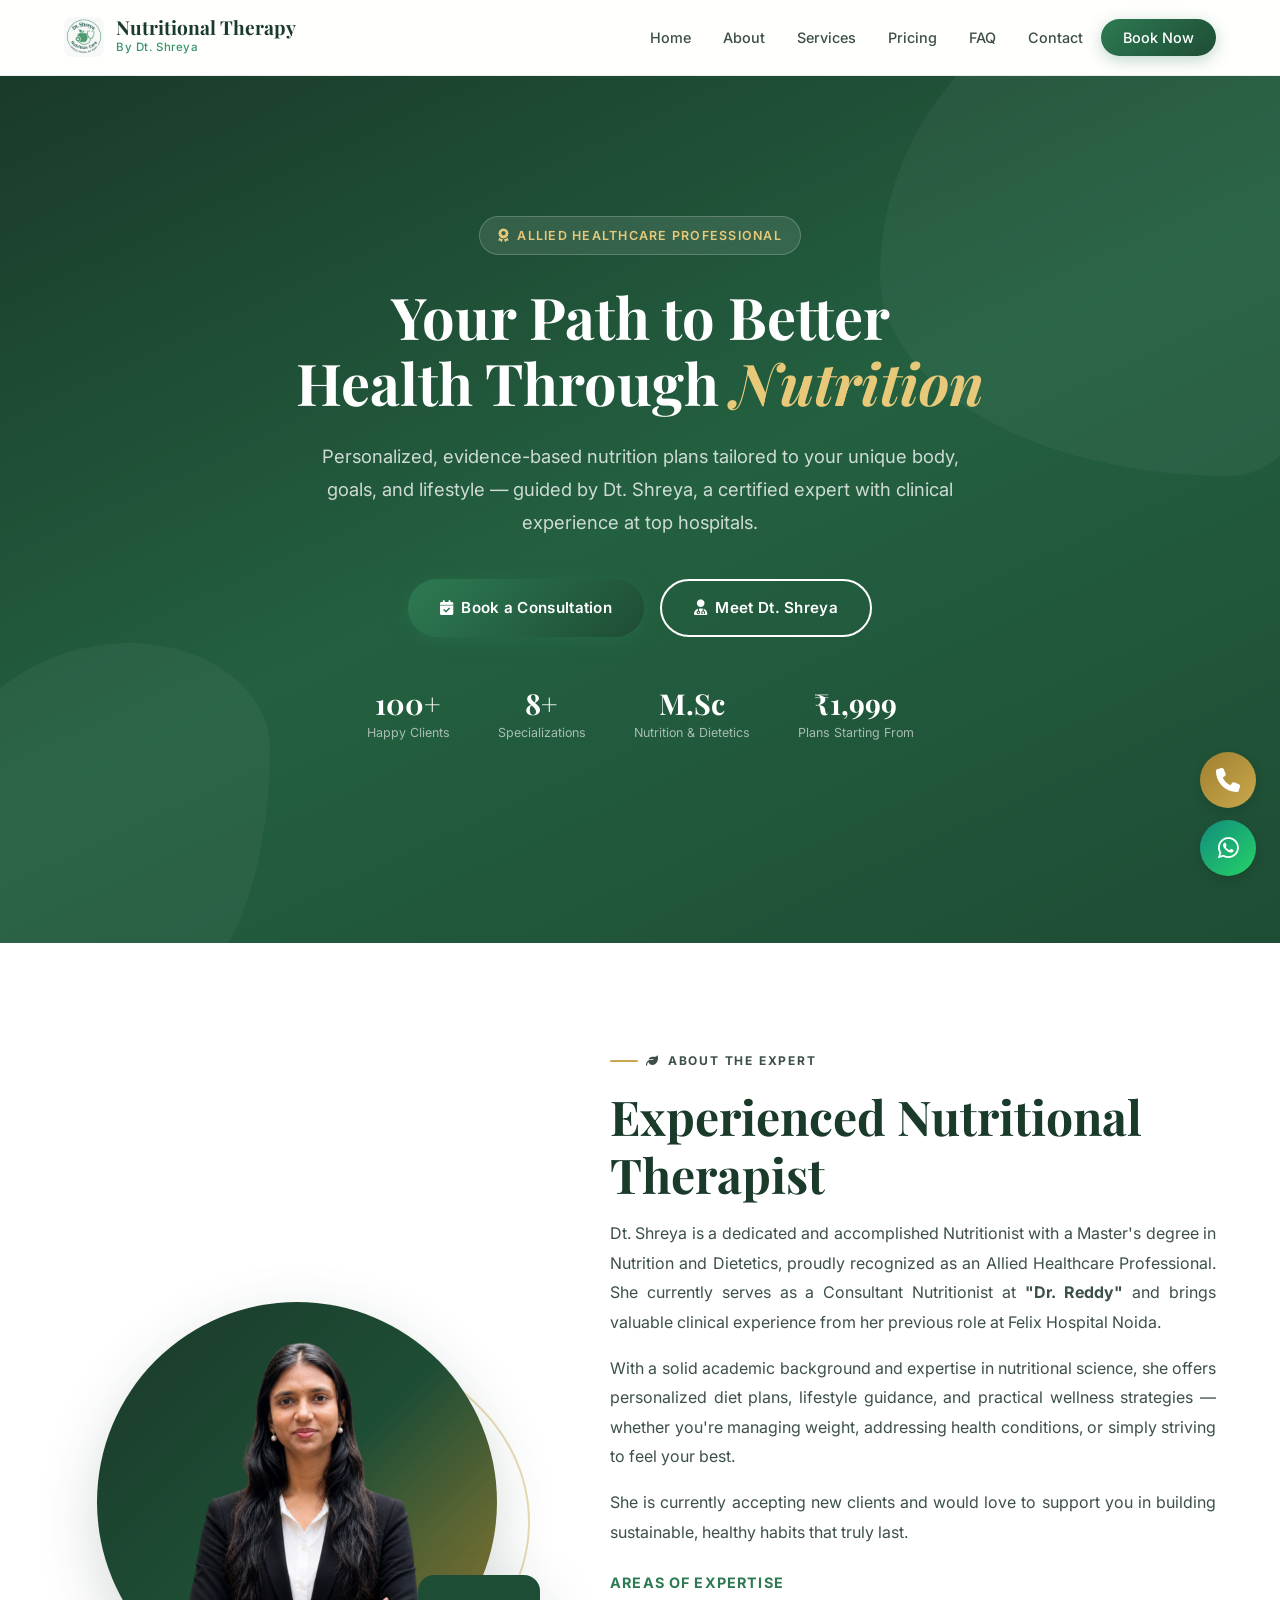
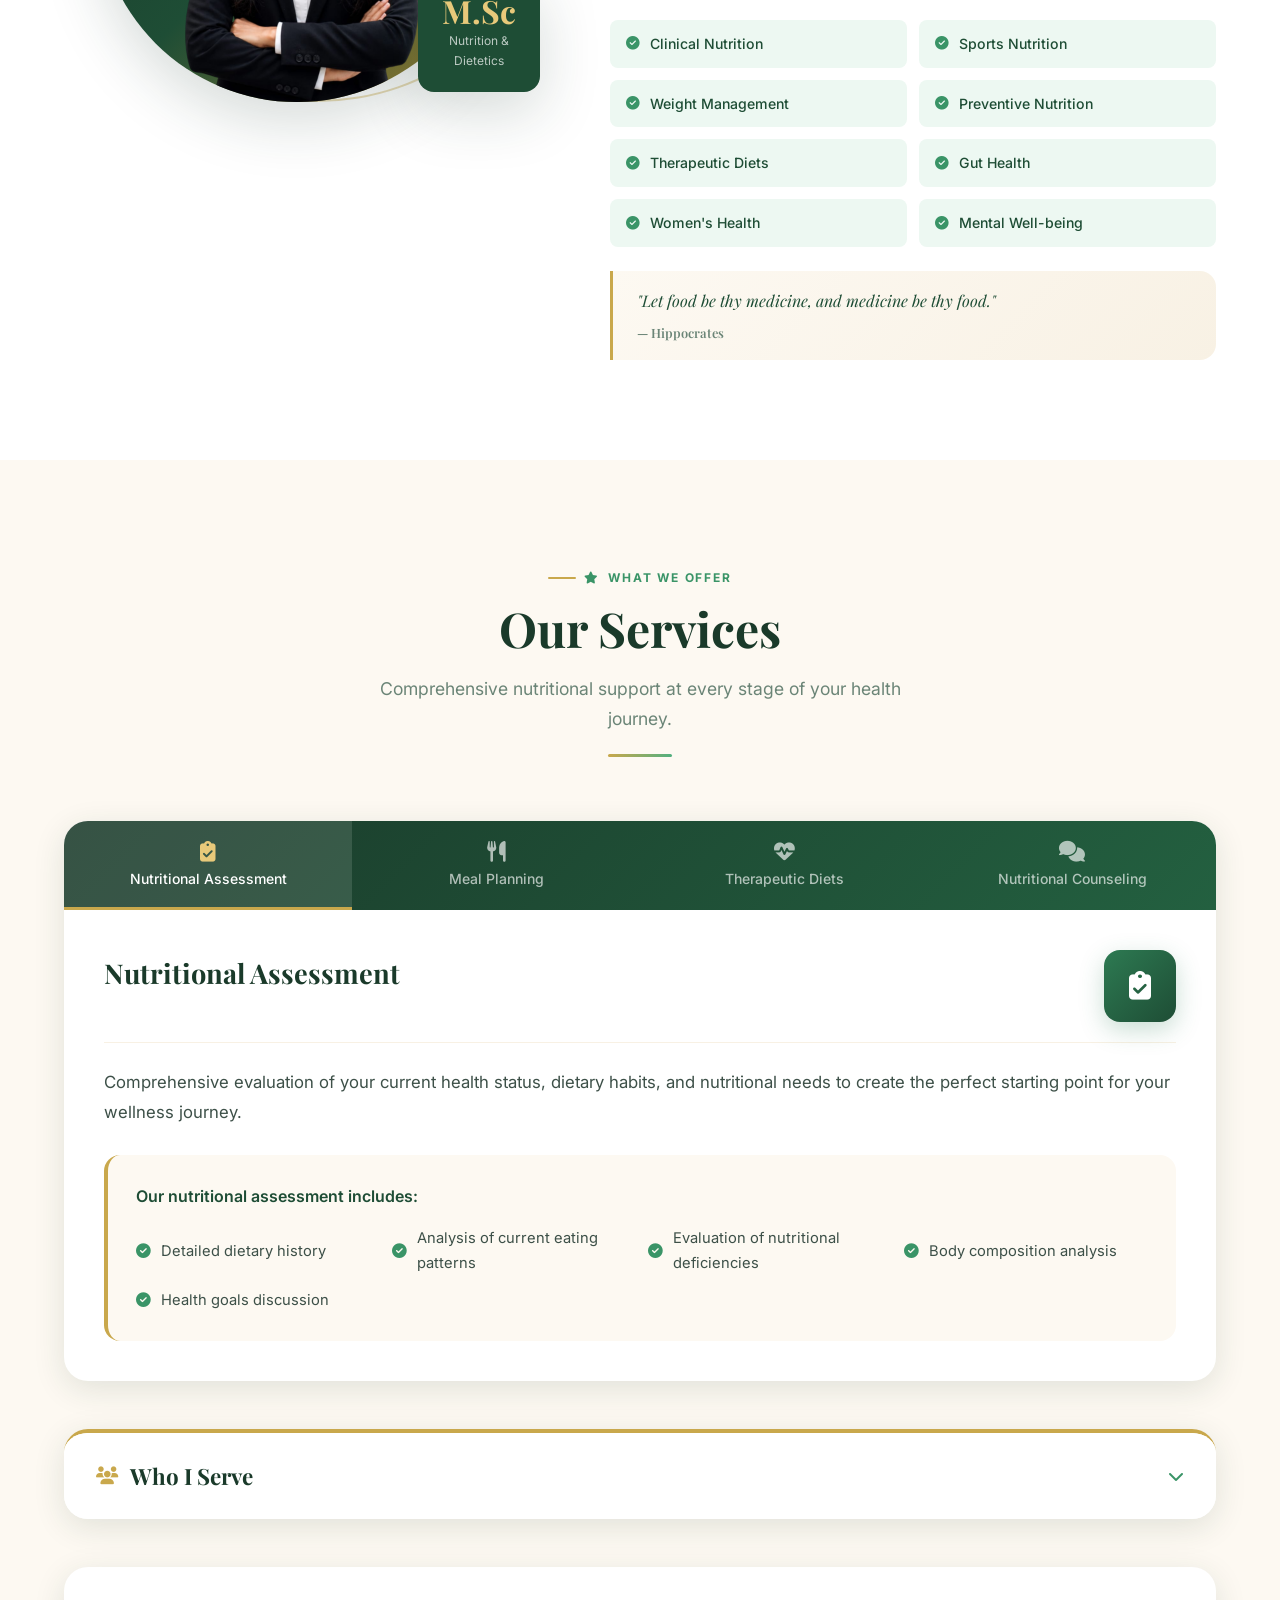
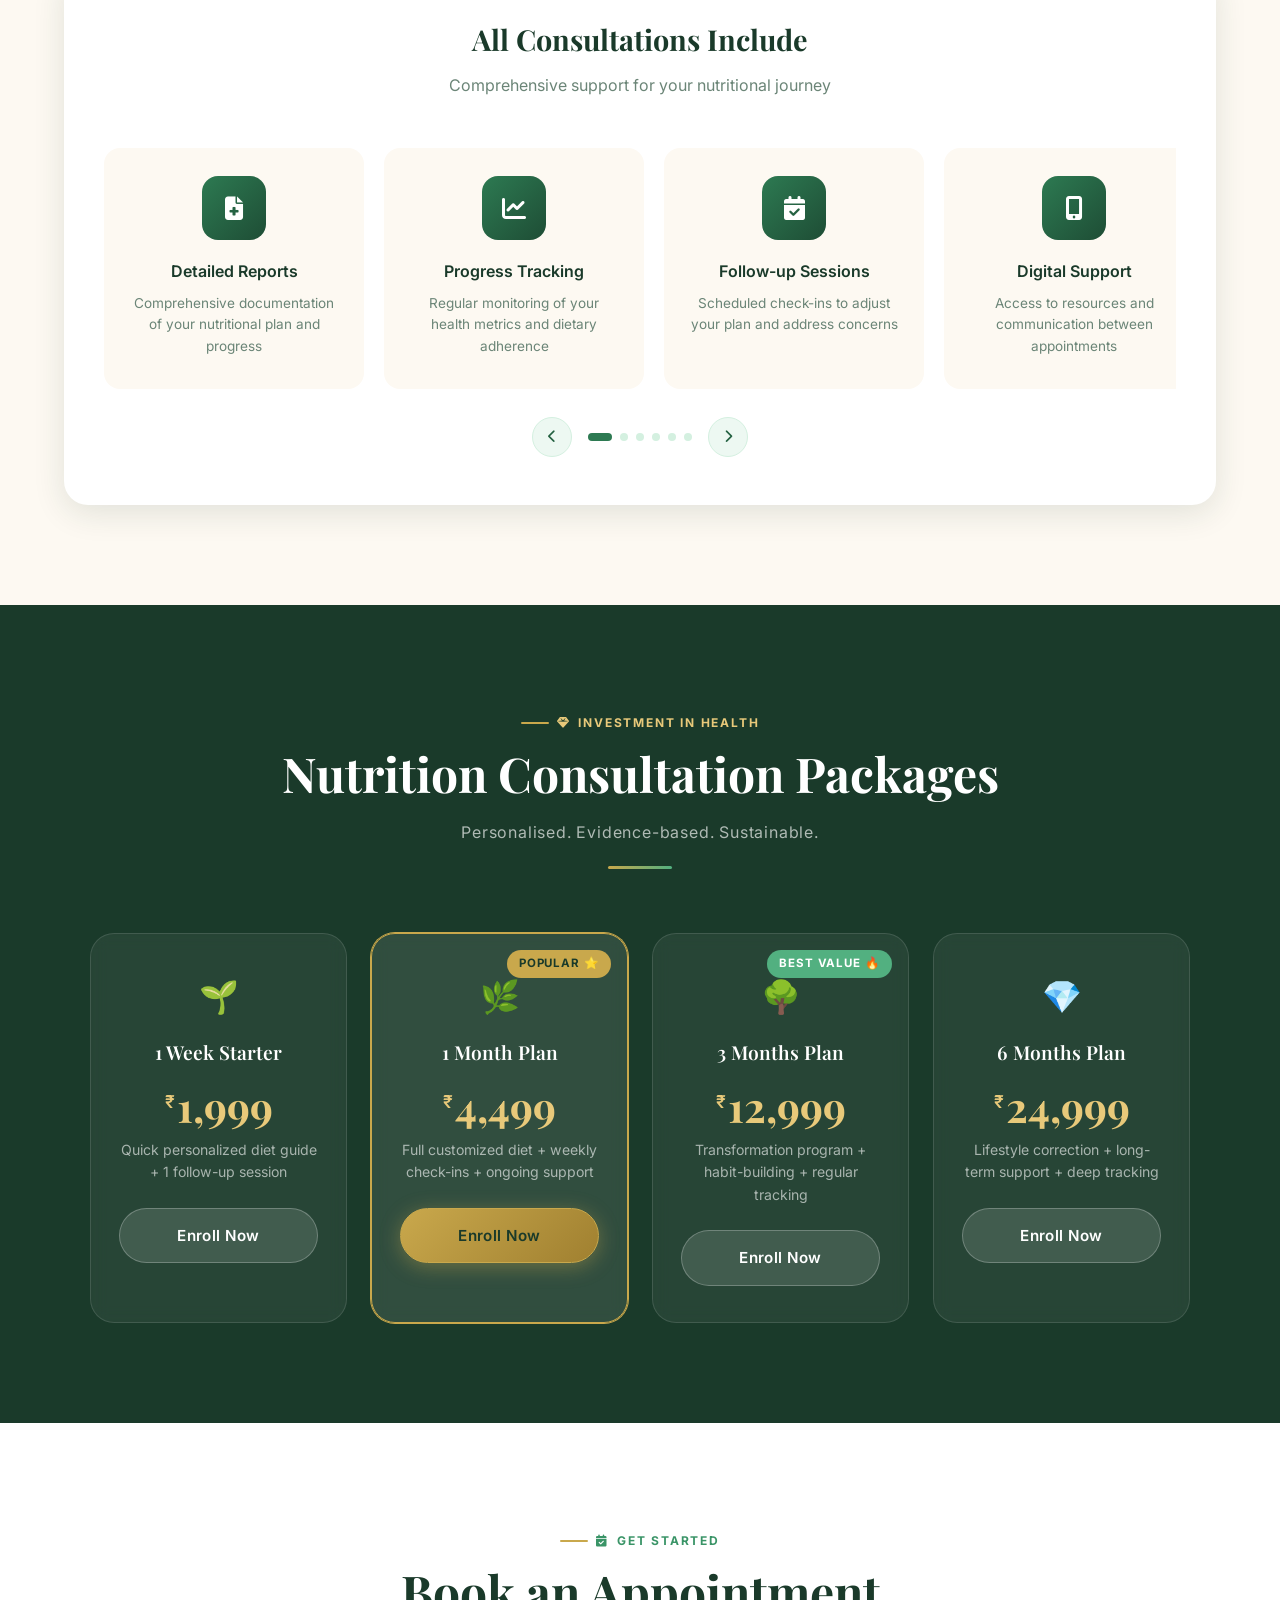
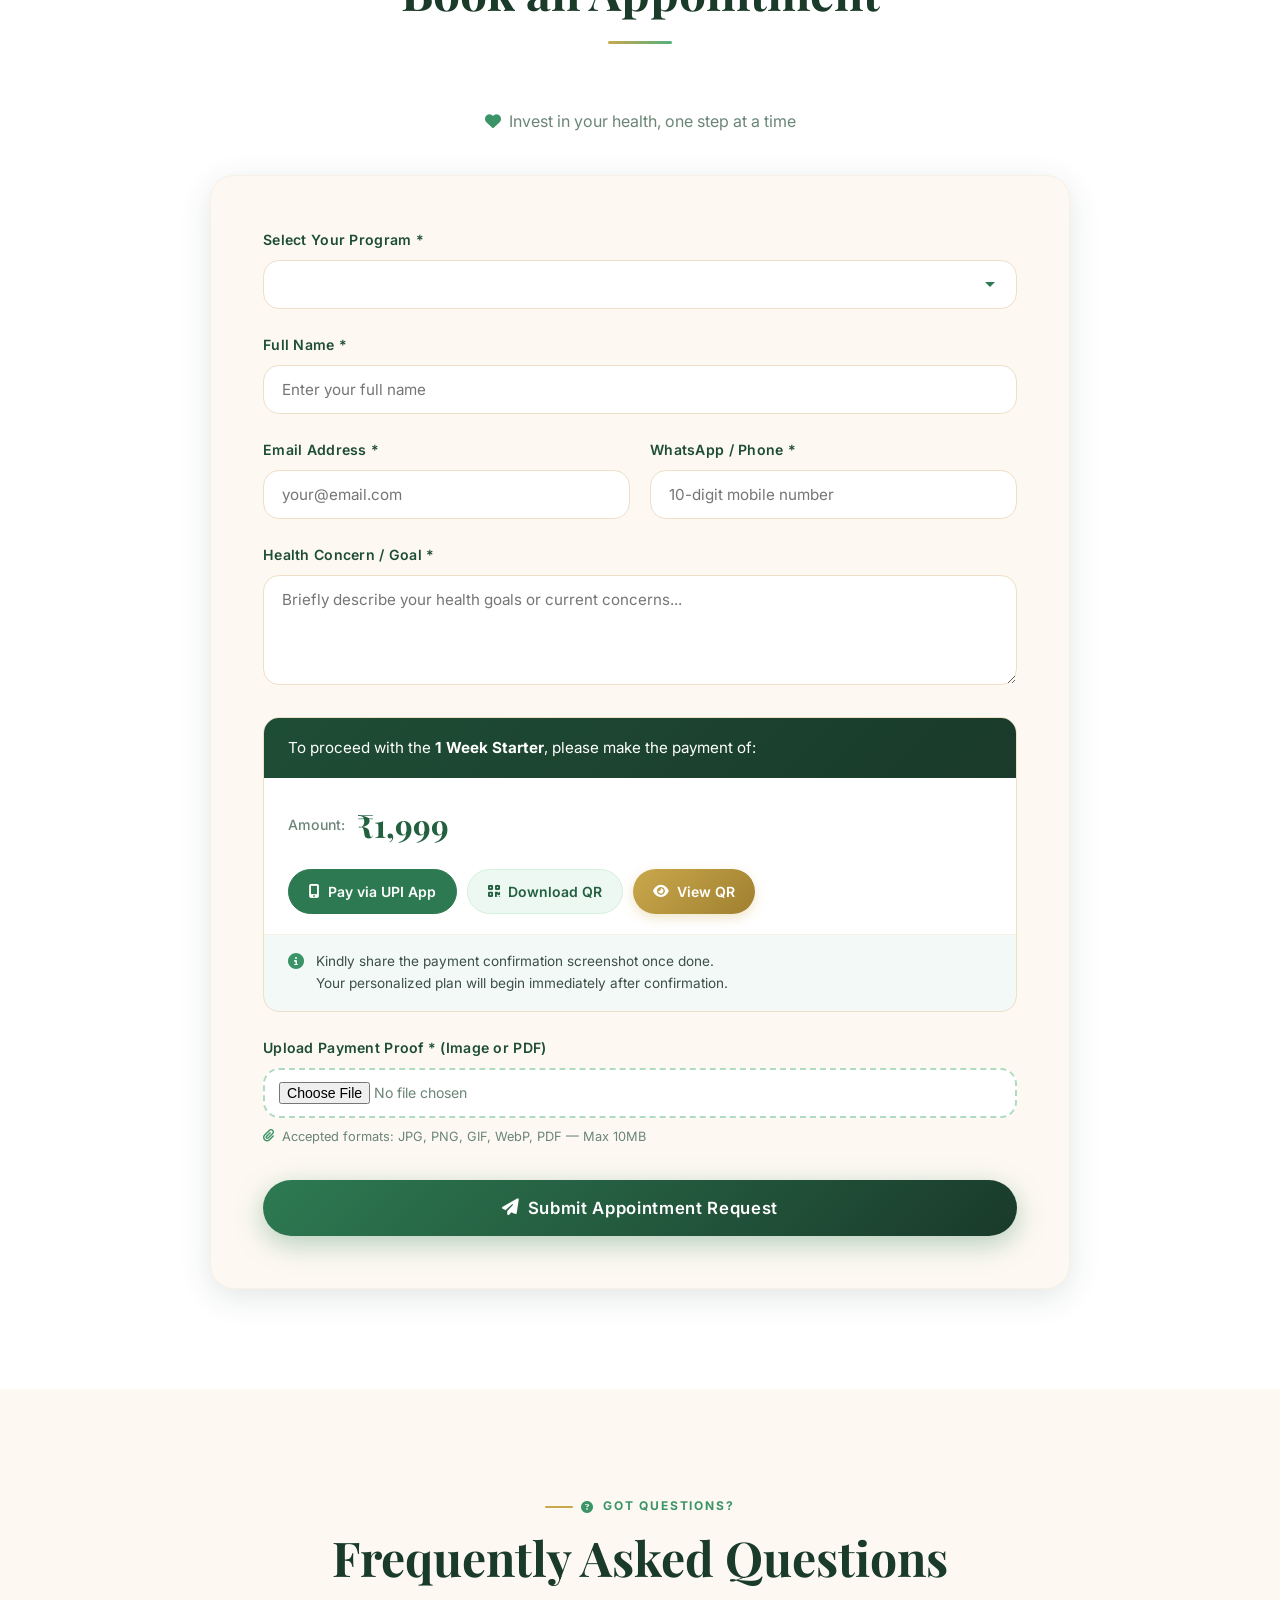
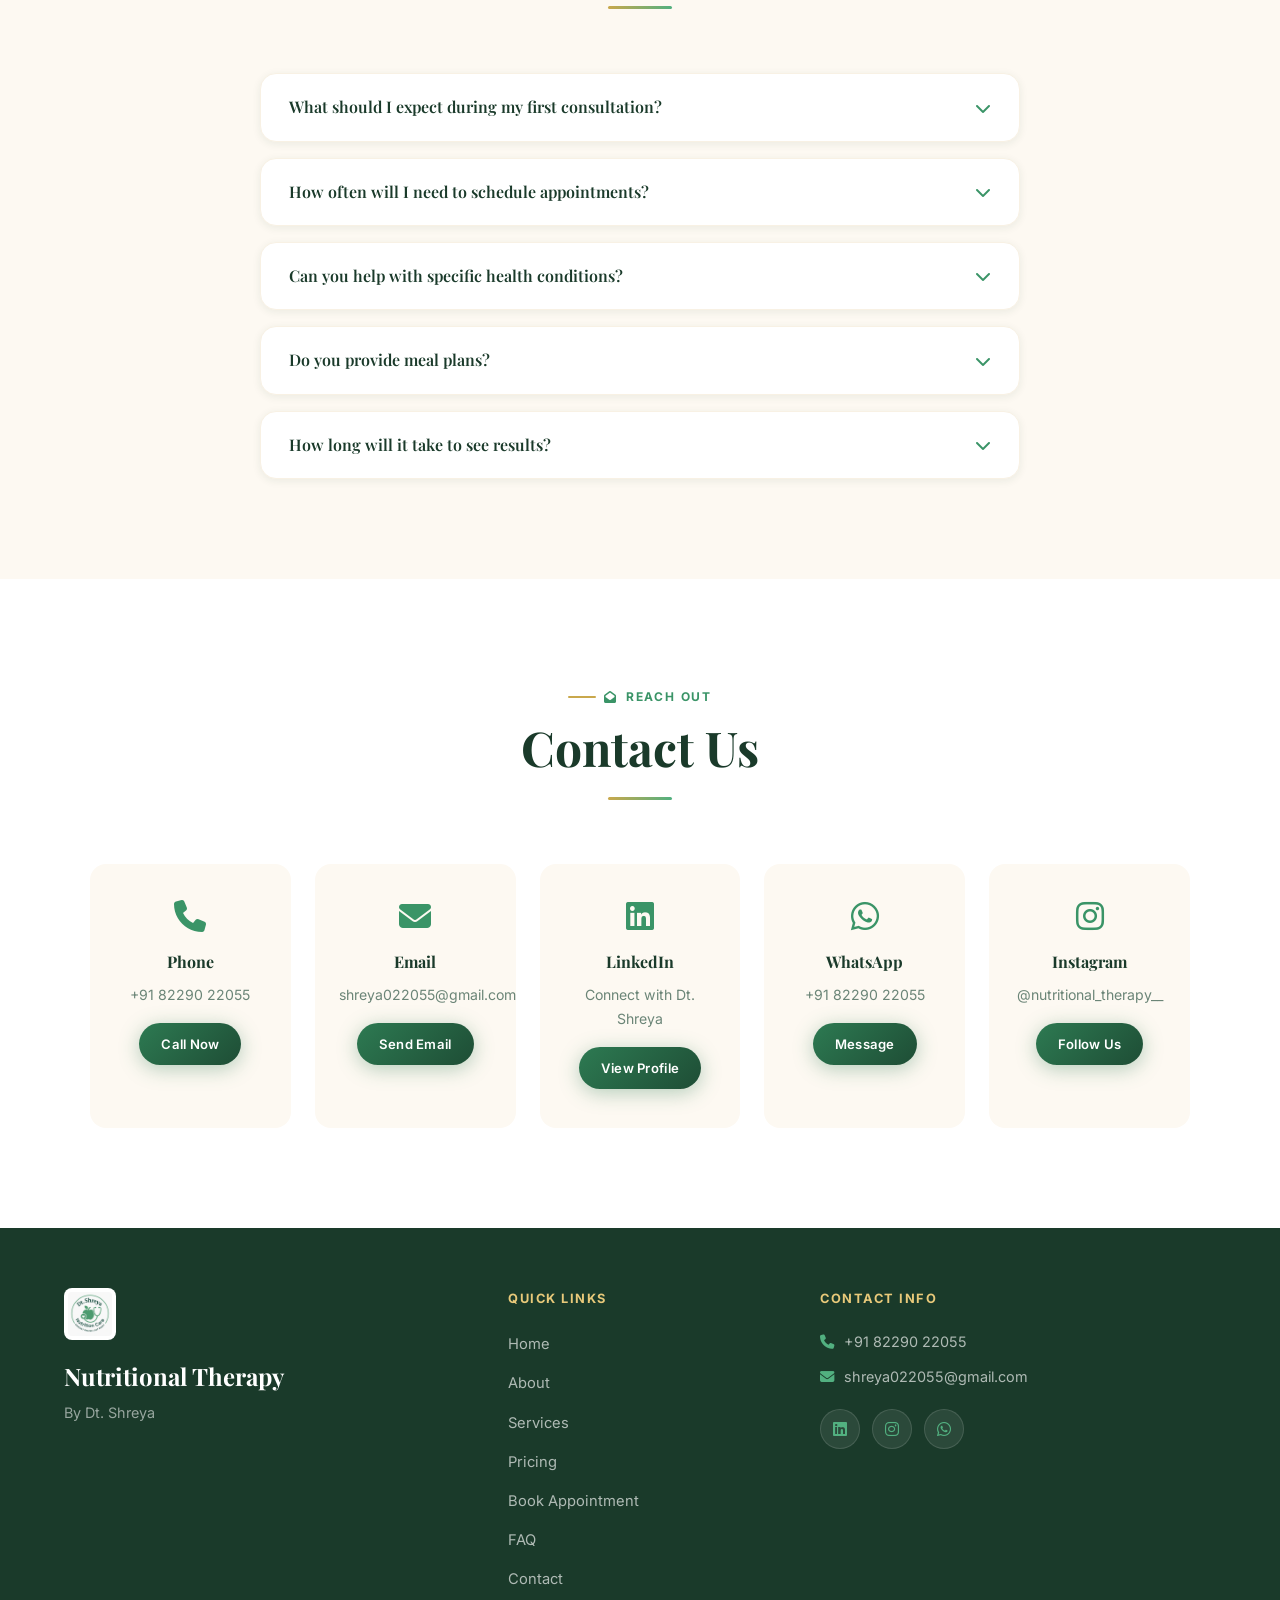
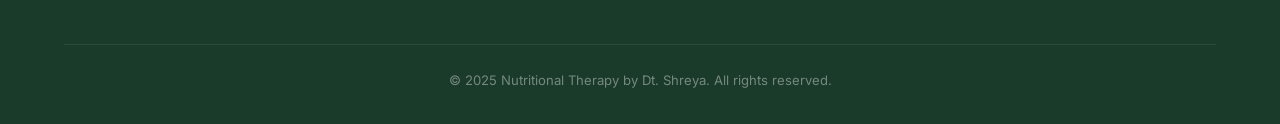
==== commit b793a67f: "fix: remove duplicate form variable declarations causing JS crash — site was completely blank" ====
--- a/index.html
+++ b/index.html
@@ -734,7 +734,7 @@
         </a>
     </div>
 
-    <script src="script.js?v=2.4"></script>
+    <script src="script.js?v=2.5"></script>
 
     <!-- Inline: Payment & QR functions (global scope required for onclick) -->
     <script>
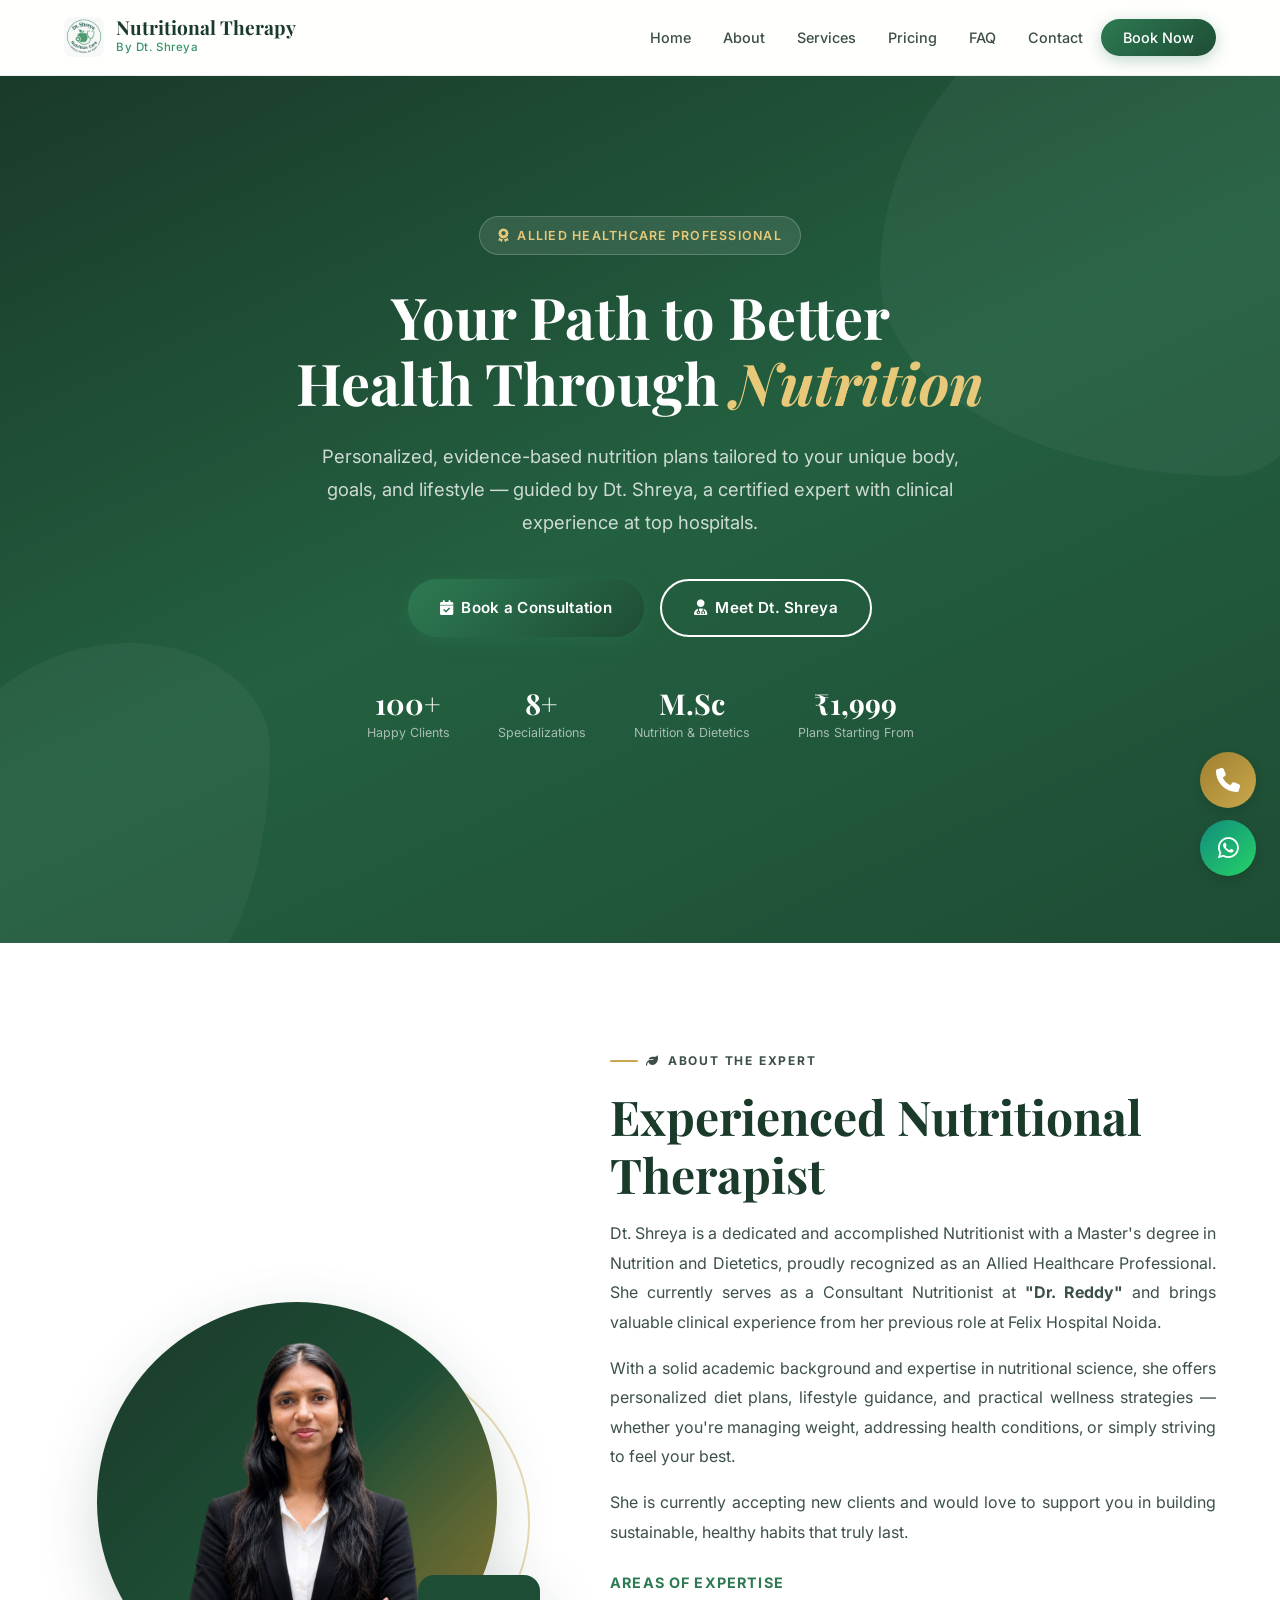
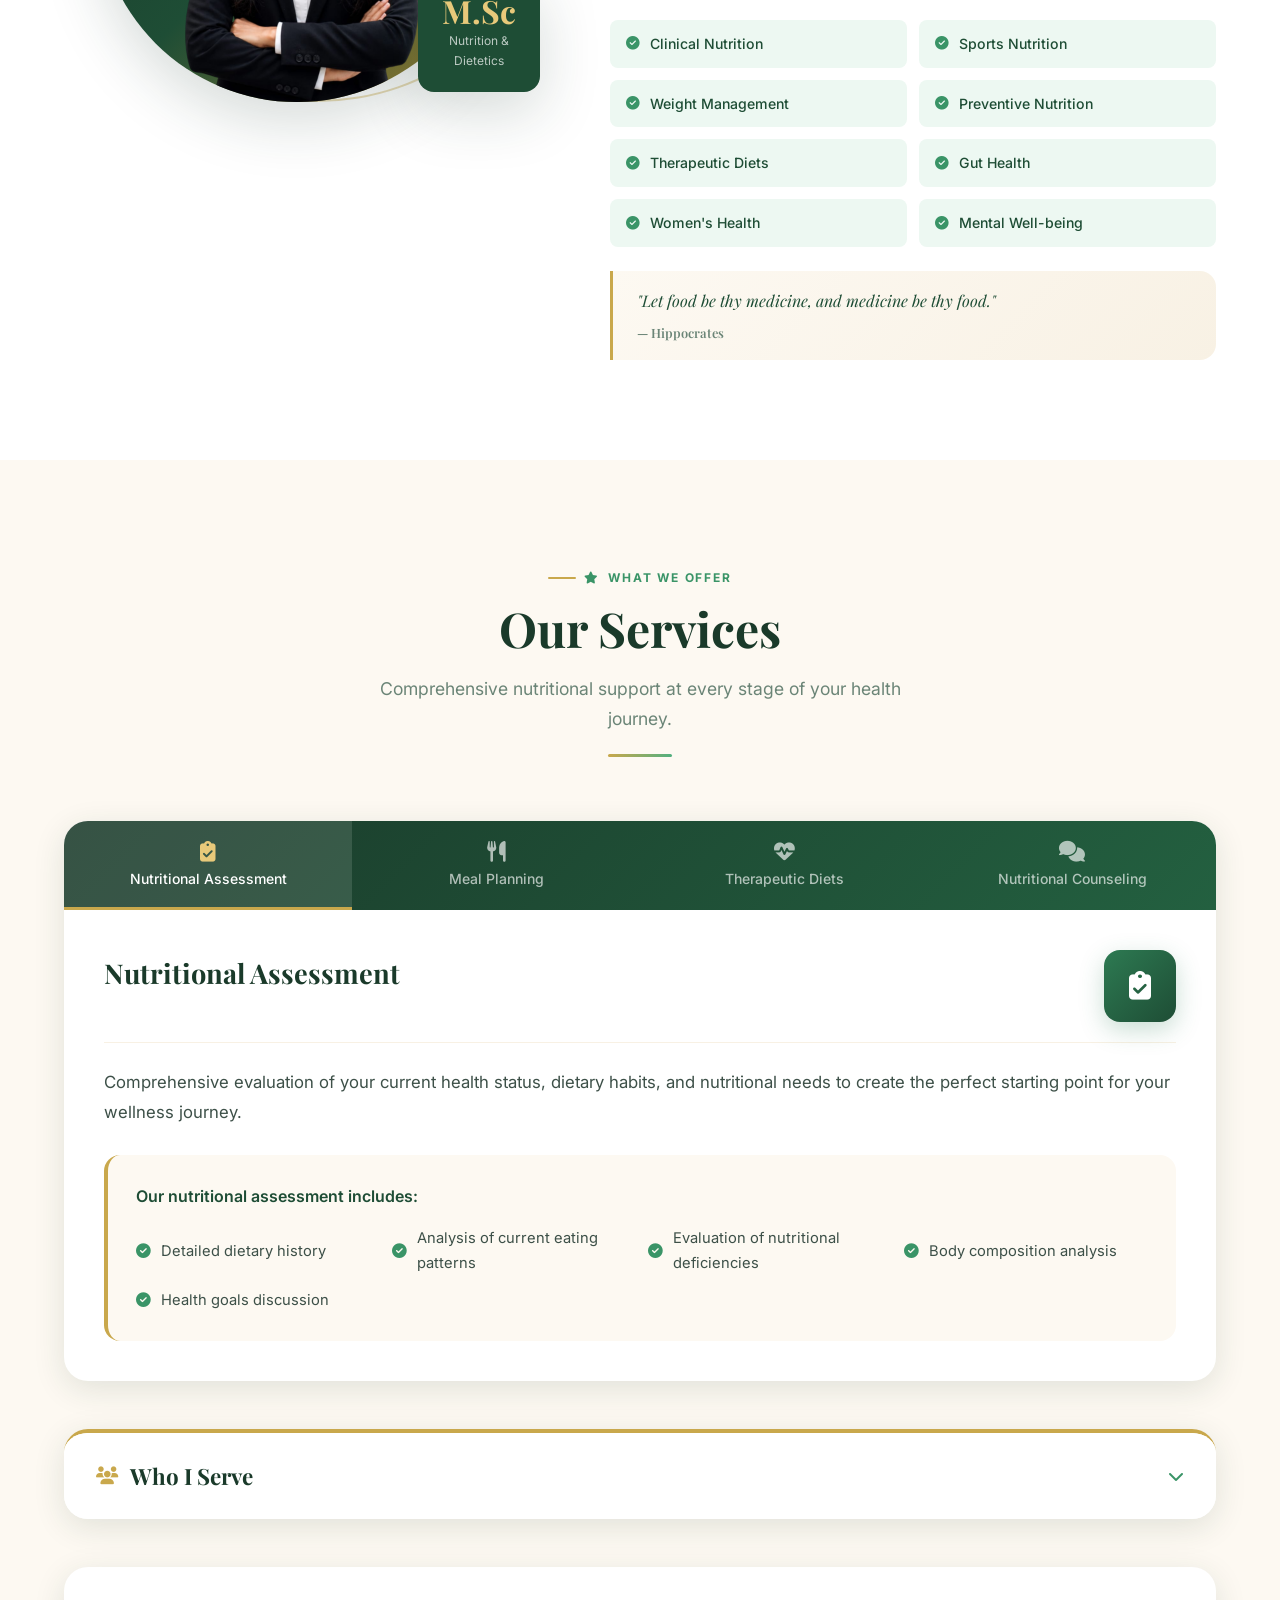
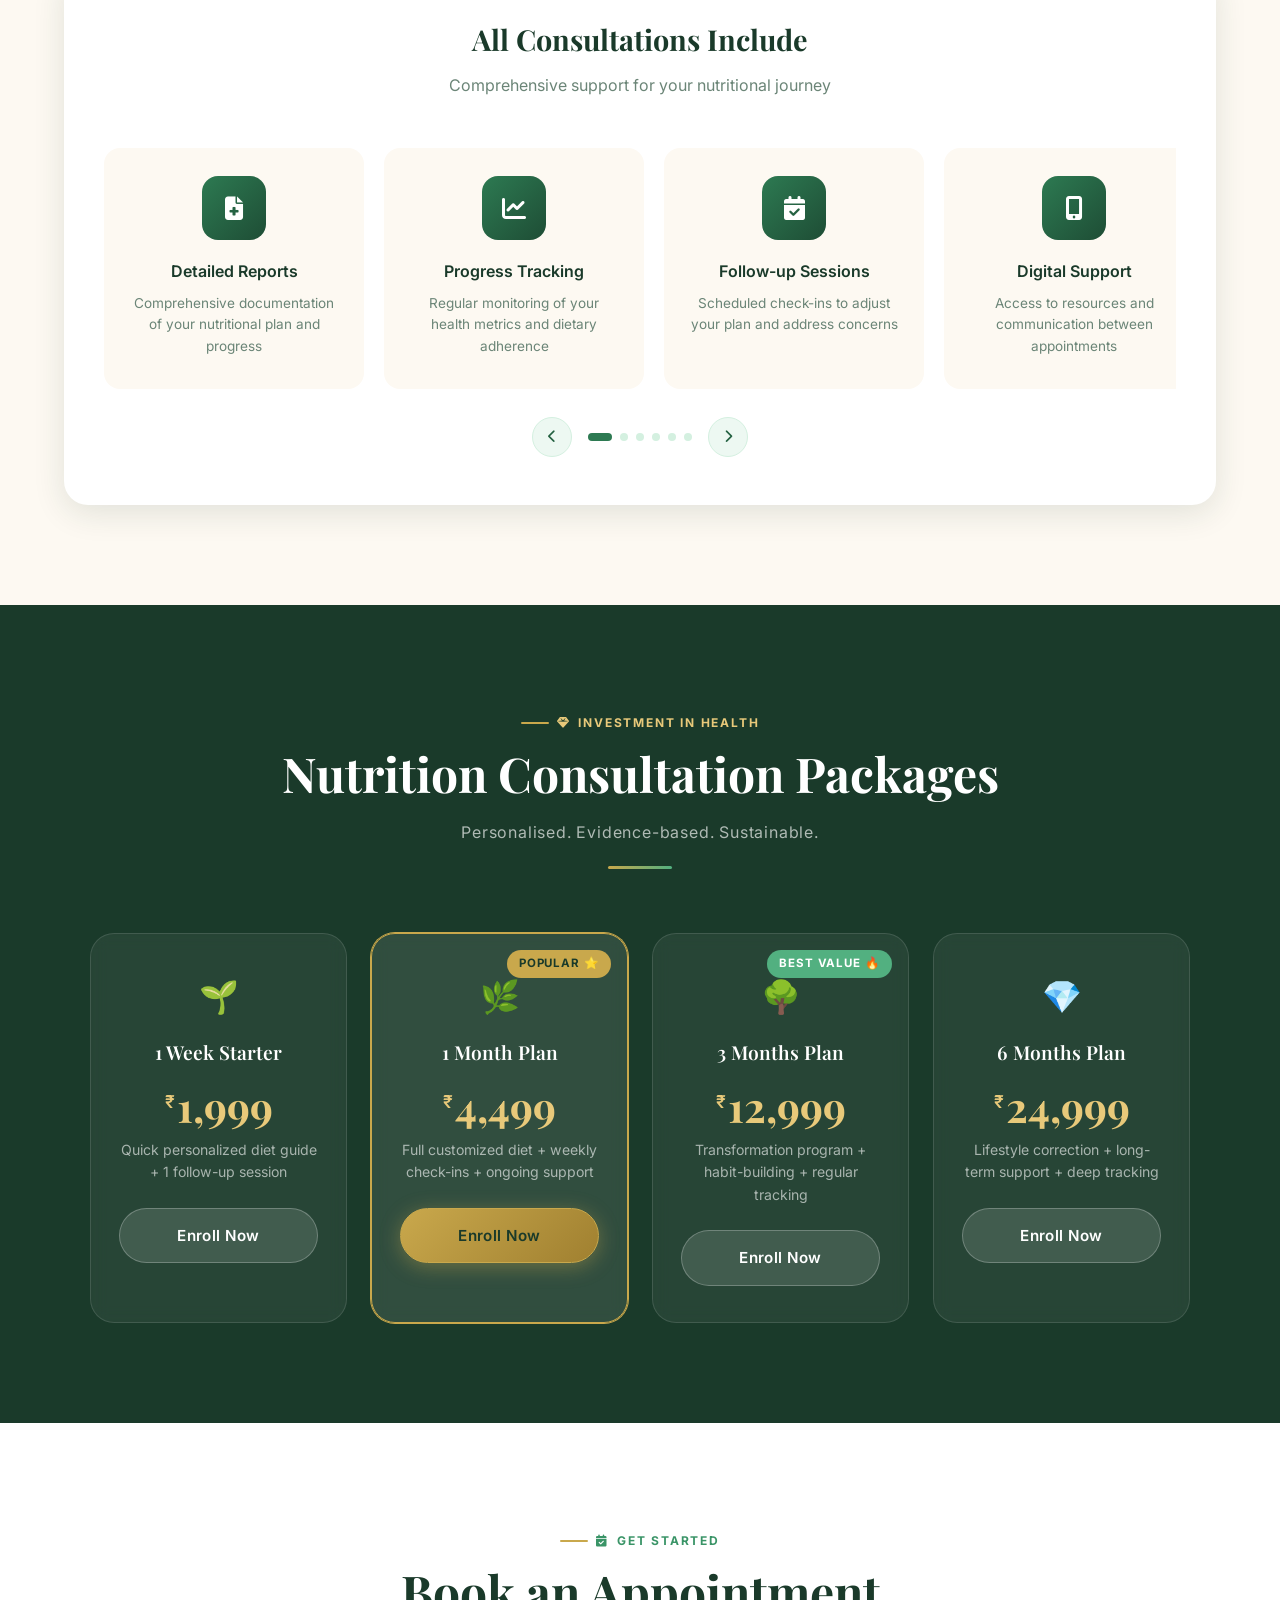
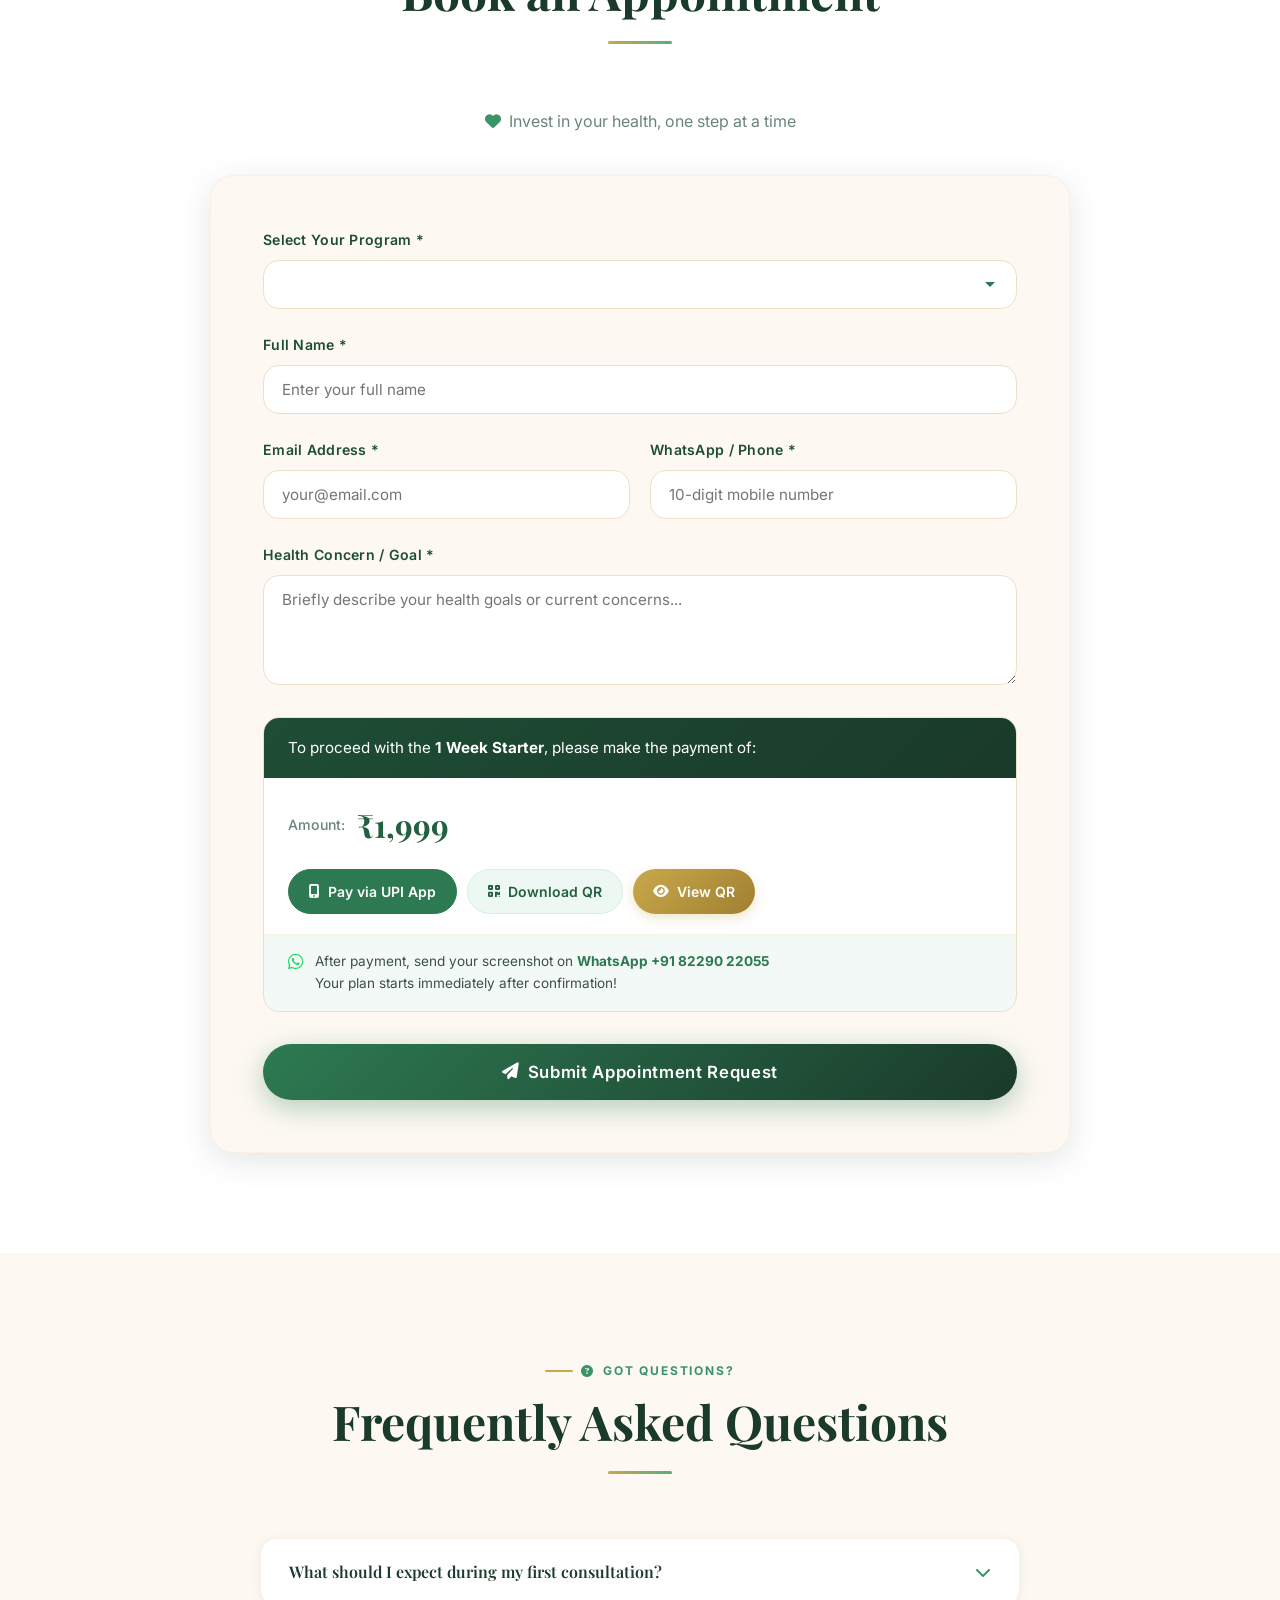
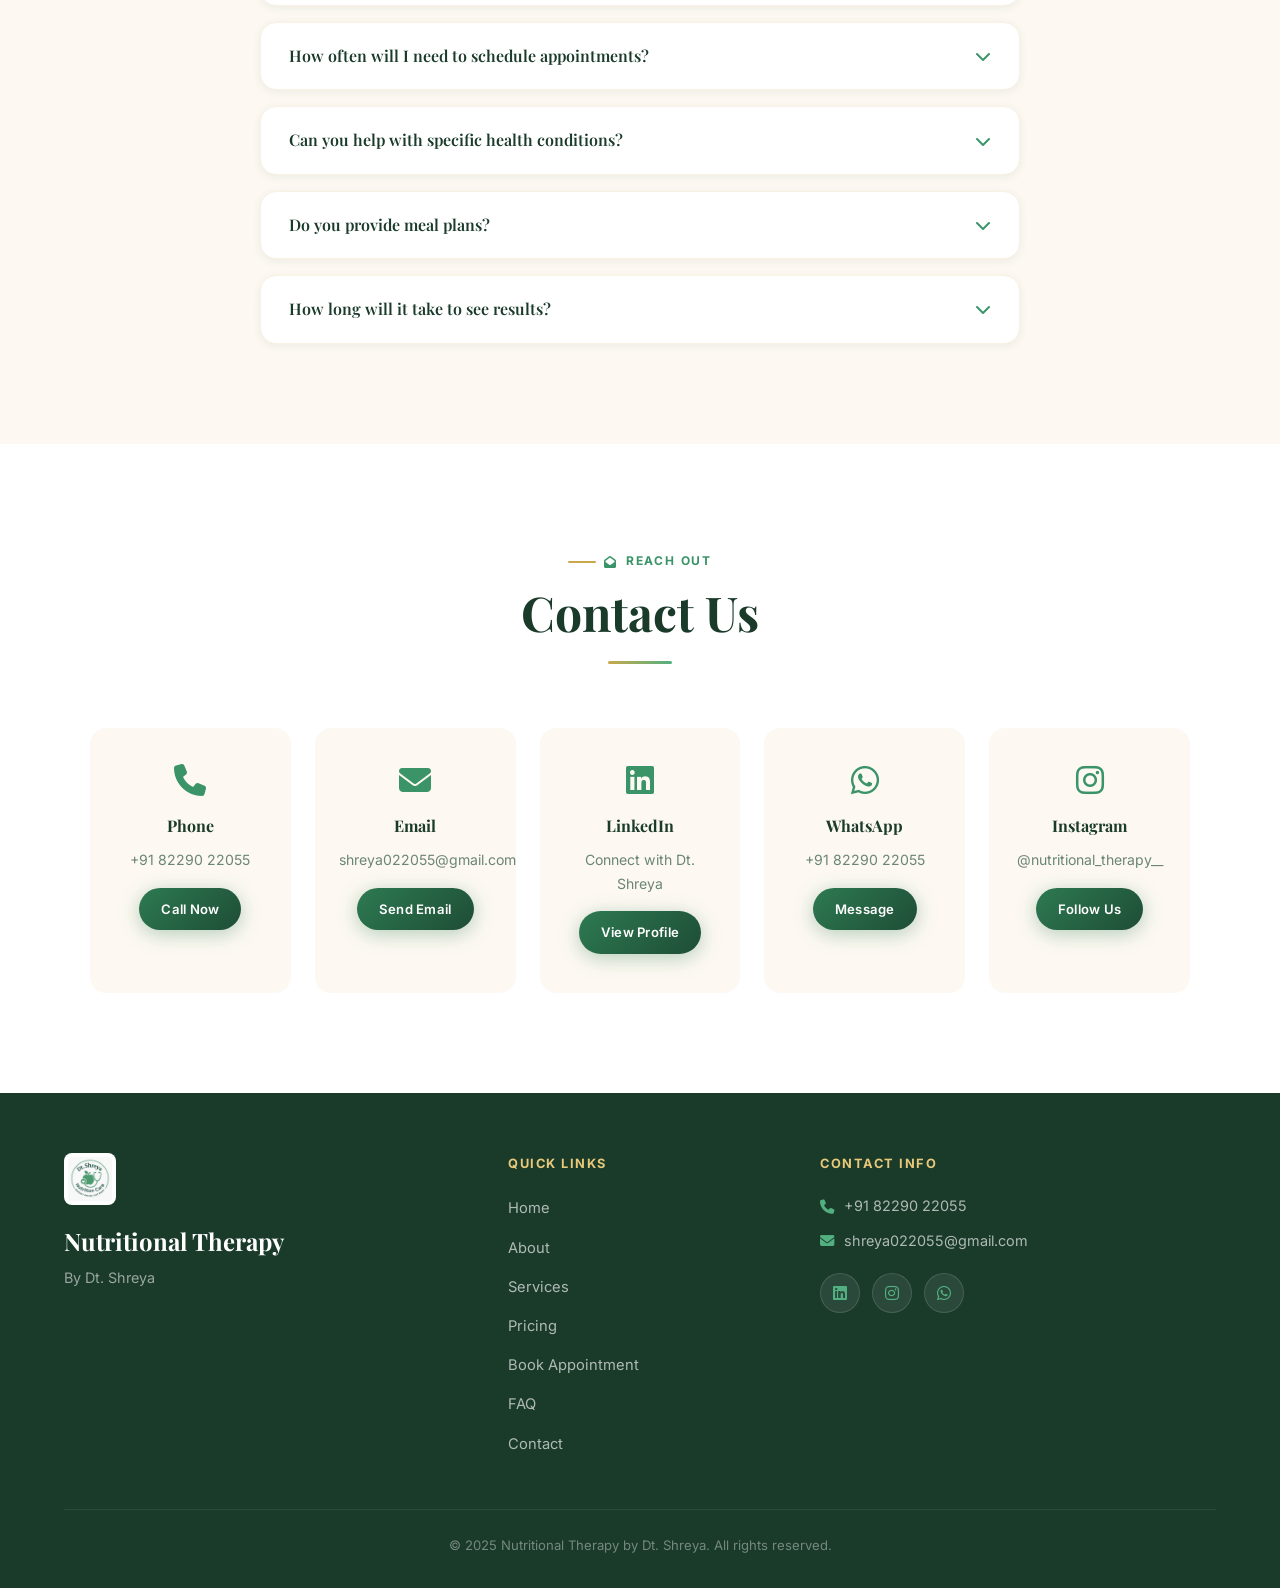
==== commit f20d98e9: "fix: remove payment upload, use JSON for Web3Forms (fixes loading hang), add 10s timeout, WhatsApp n" ====
--- a/index.html
+++ b/index.html
@@ -12,7 +12,7 @@
     <link rel="icon" type="image/x-icon" href="images/favicon.ico">
     <link rel="icon" type="image/png" sizes="192x192" href="images/favicon.png">
     <title>Nutritional Therapy by Dt. Shreya — Premium Health Consultation</title>
-    <link rel="stylesheet" href="styles.css?v=2.4">
+    <link rel="stylesheet" href="styles.css?v=2.6">
     <link rel="stylesheet" href="https://cdnjs.cloudflare.com/ajax/libs/font-awesome/6.5.0/css/all.min.css">
 </head>
 <body>
@@ -447,12 +447,9 @@
             </p>
 
             <div class="form-card reveal">
-                <!-- FormSubmit configuration (Strict Anti-Spam & Table Template) -->
-                <form id="appointment-form"
-                <!-- Web3Forms — AJAX, no email confirmation needed, works immediately -->
                 <form id="appointment-form" novalidate>
 
-                    <!-- Web3Forms required hidden fields -->
+                    <!-- Web3Forms hidden fields -->
                     <input type="hidden" name="access_key" value="f60c5b23-f42a-4fa2-b23a-00752e16c5e0">
                     <input type="hidden" name="subject"    value="&#128203; New Appointment Request — Nutritional Therapy by Dt. Shreya">
                     <input type="hidden" name="from_name"  value="Nutritional Therapy Website">
@@ -541,30 +538,22 @@
                             </div>
                         </div>
                         <div class="payment-note">
-                            <i class="fas fa-info-circle"></i>
+                            <i class="fab fa-whatsapp" style="color:#25d366;font-size:1.1rem"></i>
                             <div class="note-text">
-                                <p>Kindly share the payment confirmation screenshot once done.</p>
-                                <p>Your personalized plan will begin immediately after confirmation.</p>
+                                <p>After payment, send your screenshot on <strong><a href="https://wa.me/918229022055" target="_blank" style="color:var(--green-600)">WhatsApp +91 82290 22055</a></strong></p>
+                                <p>Your plan starts immediately after confirmation!</p>
                             </div>
                         </div>
                     </div>
 
-                    <!-- Payment Proof Upload -->
-                    <div class="form-group">
-                        <label for="payment-proof">Upload Payment Proof * (Image or PDF)</label>
-                        <input type="file" id="payment-proof" name="10_Payment_Proof"
-                               accept="image/jpeg,image/png,image/gif,image/webp,application/pdf"
-                               required>
-                        <div class="payment-required">
-                            <i class="fas fa-paperclip"></i>
-                            Accepted formats: JPG, PNG, GIF, WebP, PDF — Max 10MB
-                        </div>
-                    </div>
-
+                    <!-- Submit -->
                     <button type="submit" class="btn form-submit-btn" id="submit-btn">
                         <i class="fas fa-paper-plane"></i>
                         <span>Submit Appointment Request</span>
                     </button>
+
+                    <!-- Result -->
+                    <div id="form-result" style="display:none; margin-top:16px; padding:16px; border-radius:10px; text-align:center; font-weight:600;"></div>
                 </form>
             </div>
         </div>
@@ -734,7 +723,7 @@
         </a>
     </div>
 
-    <script src="script.js?v=2.5"></script>
+    <script src="script.js?v=2.6"></script>
 
     <!-- Inline: Payment & QR functions (global scope required for onclick) -->
     <script>
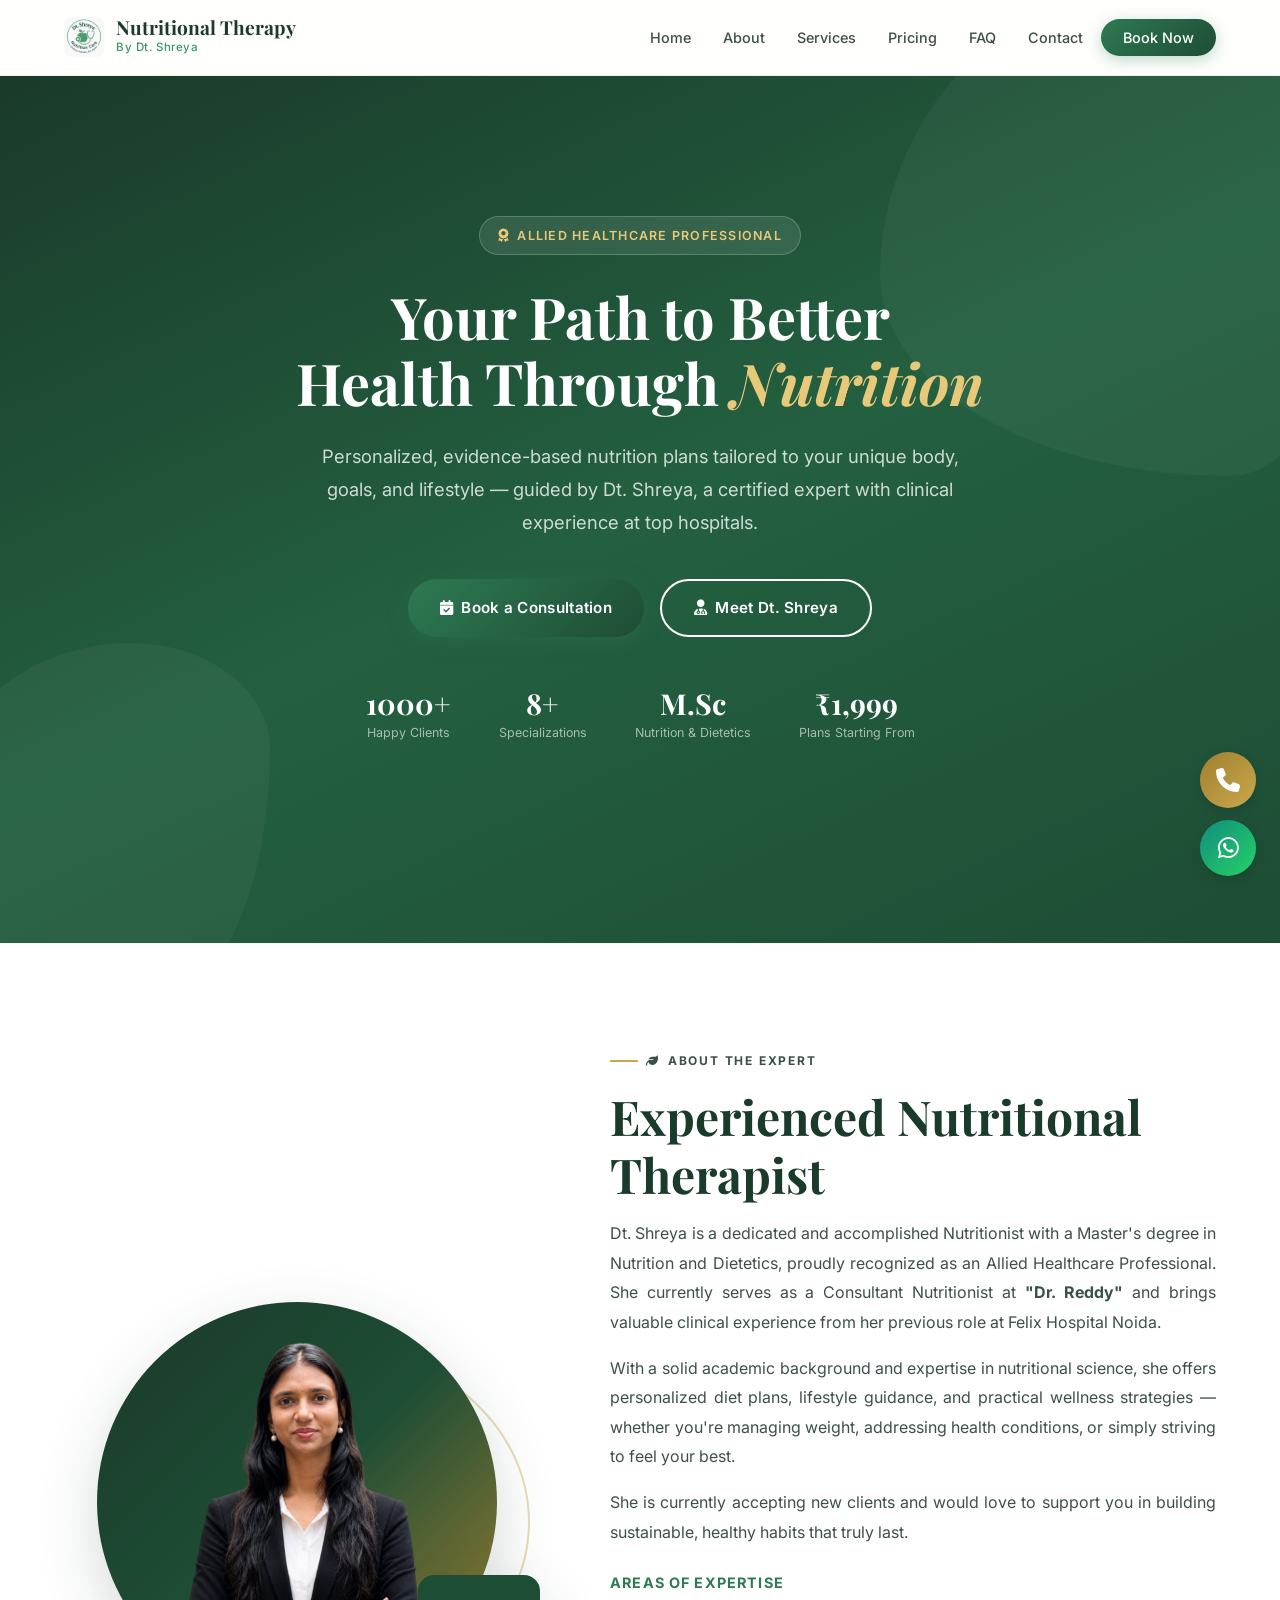
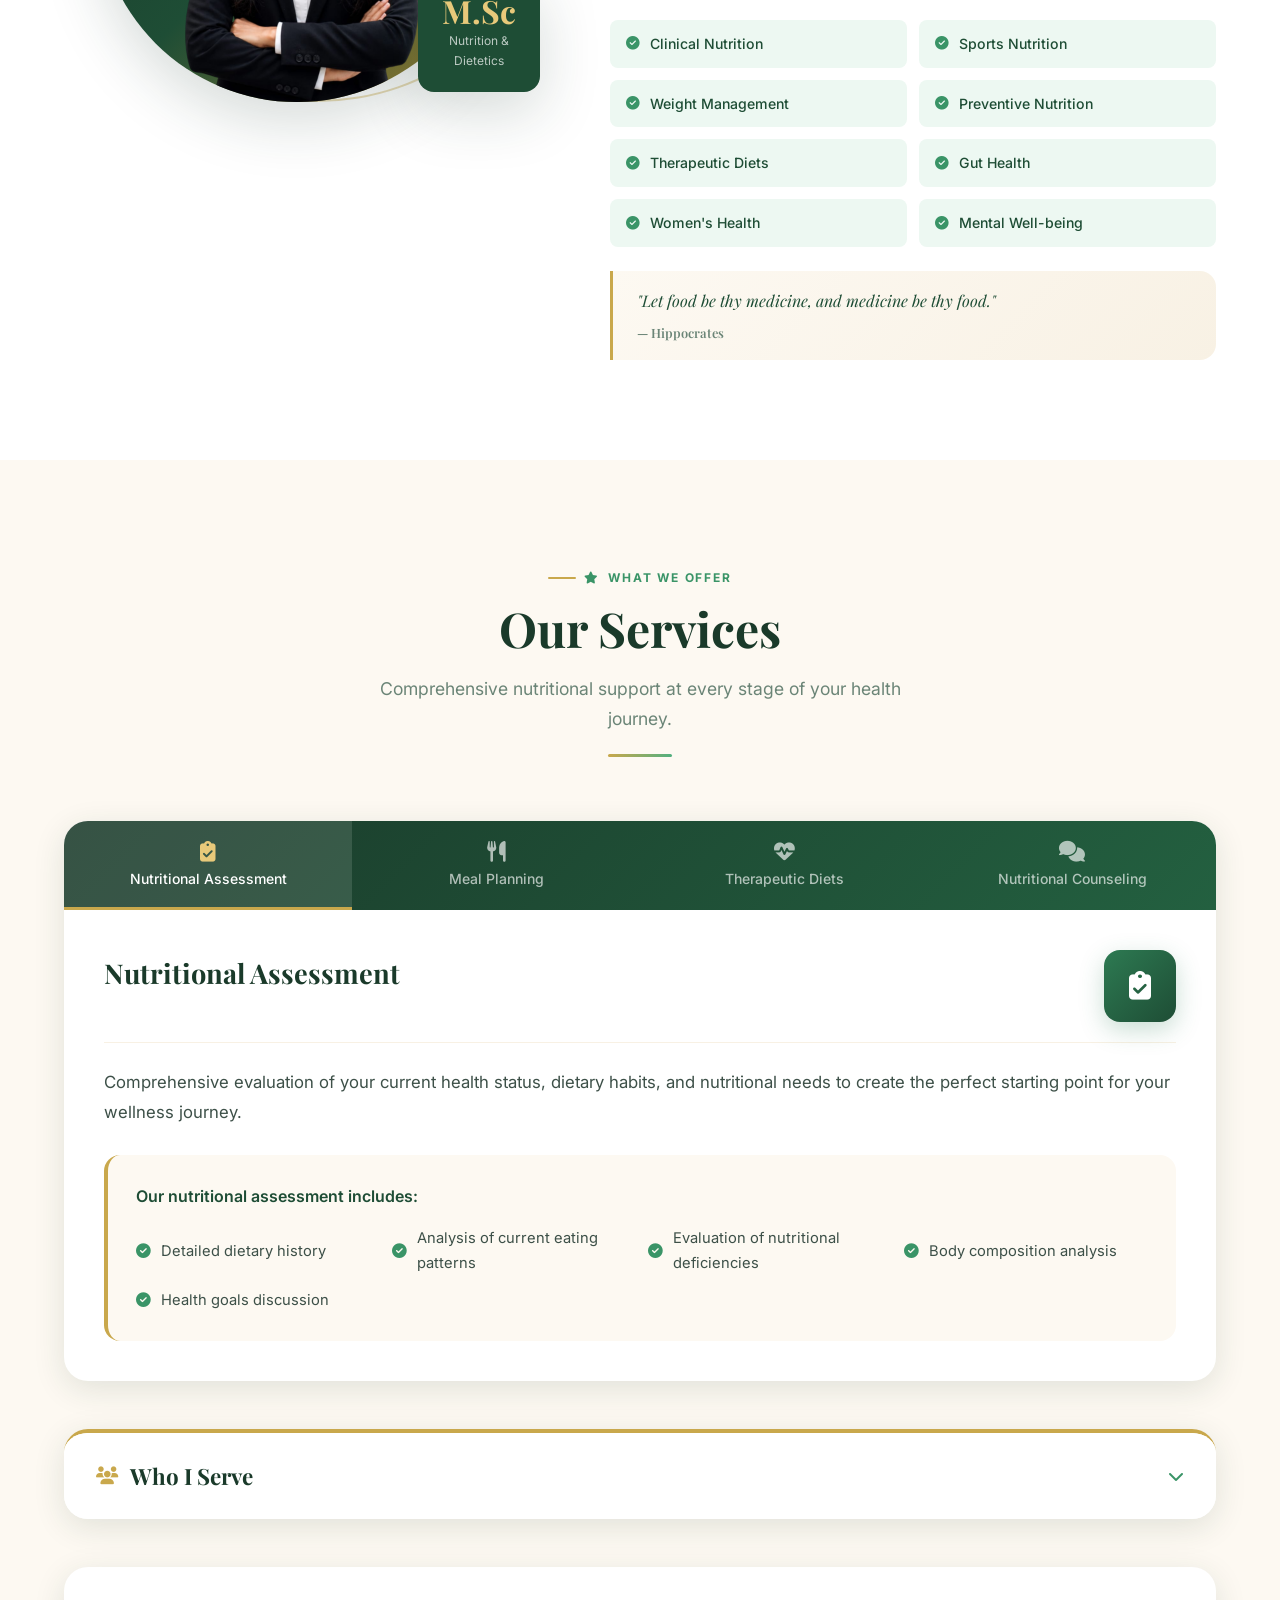
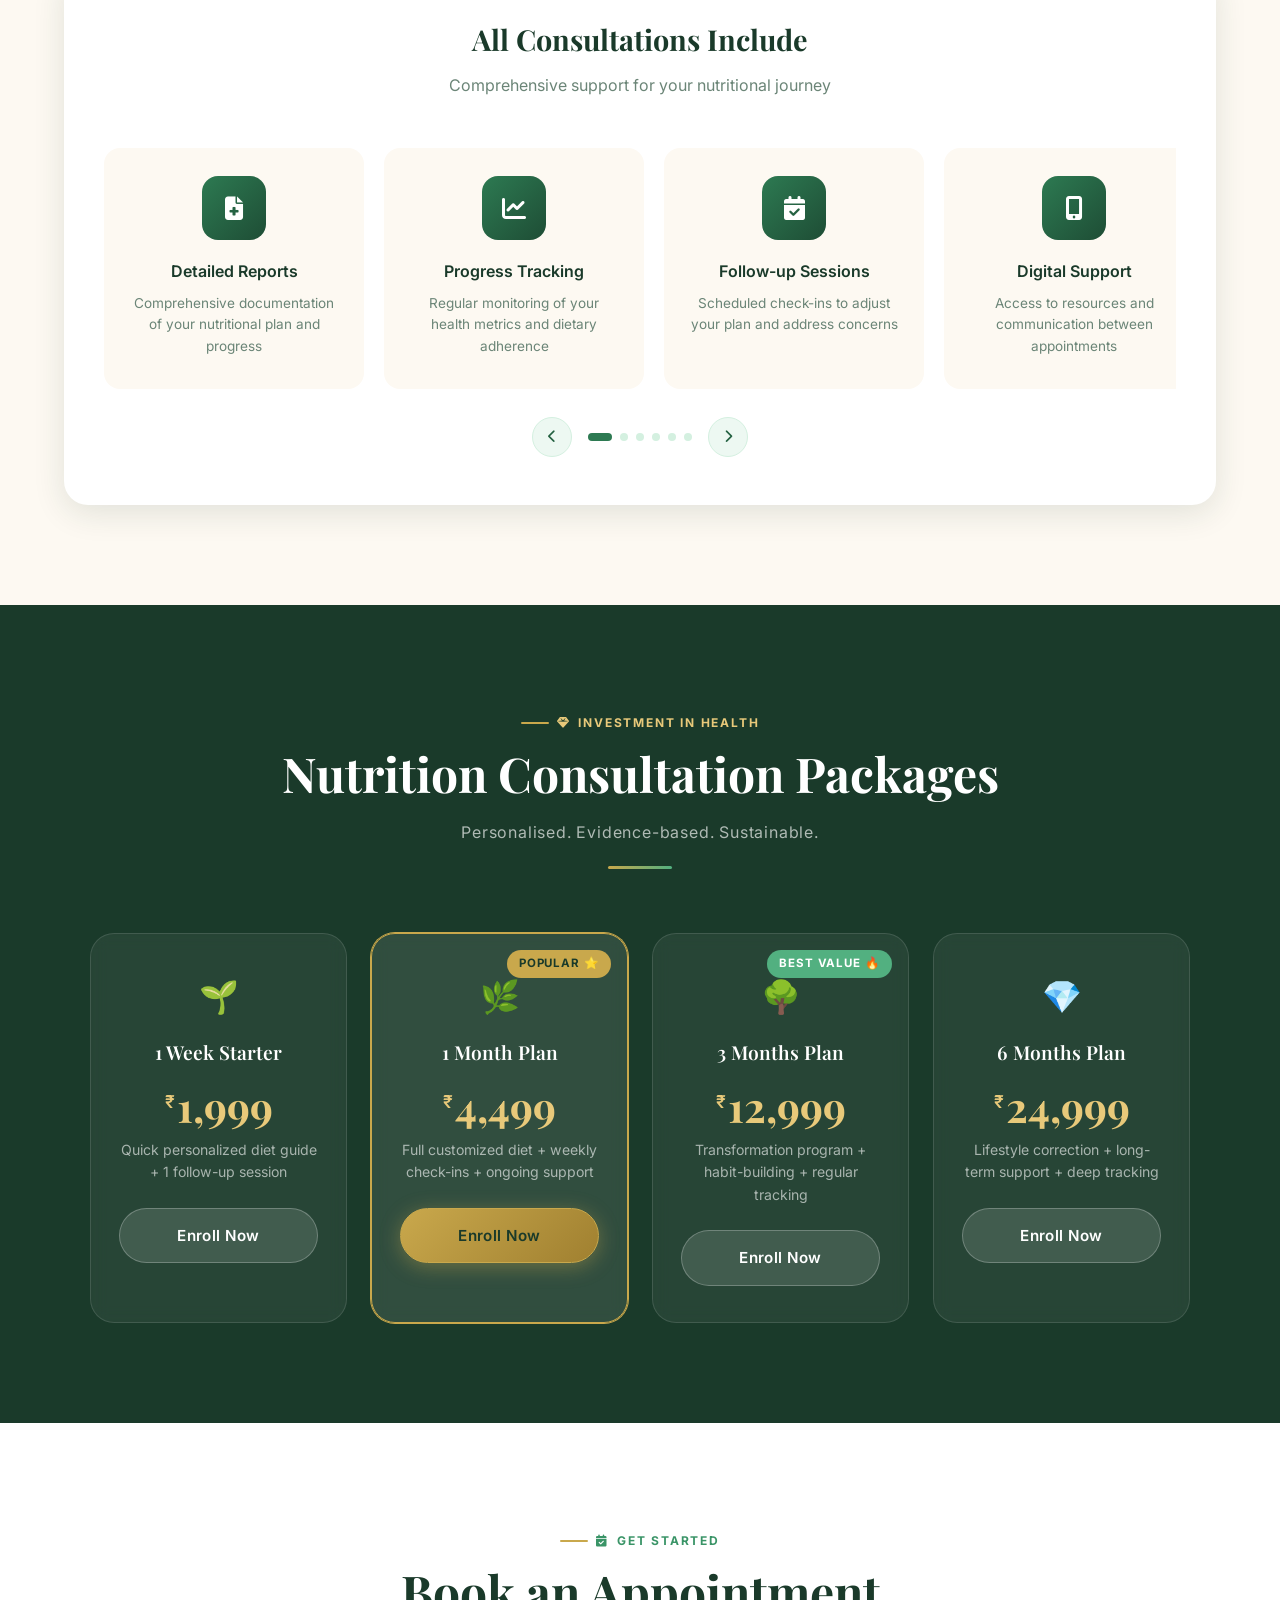
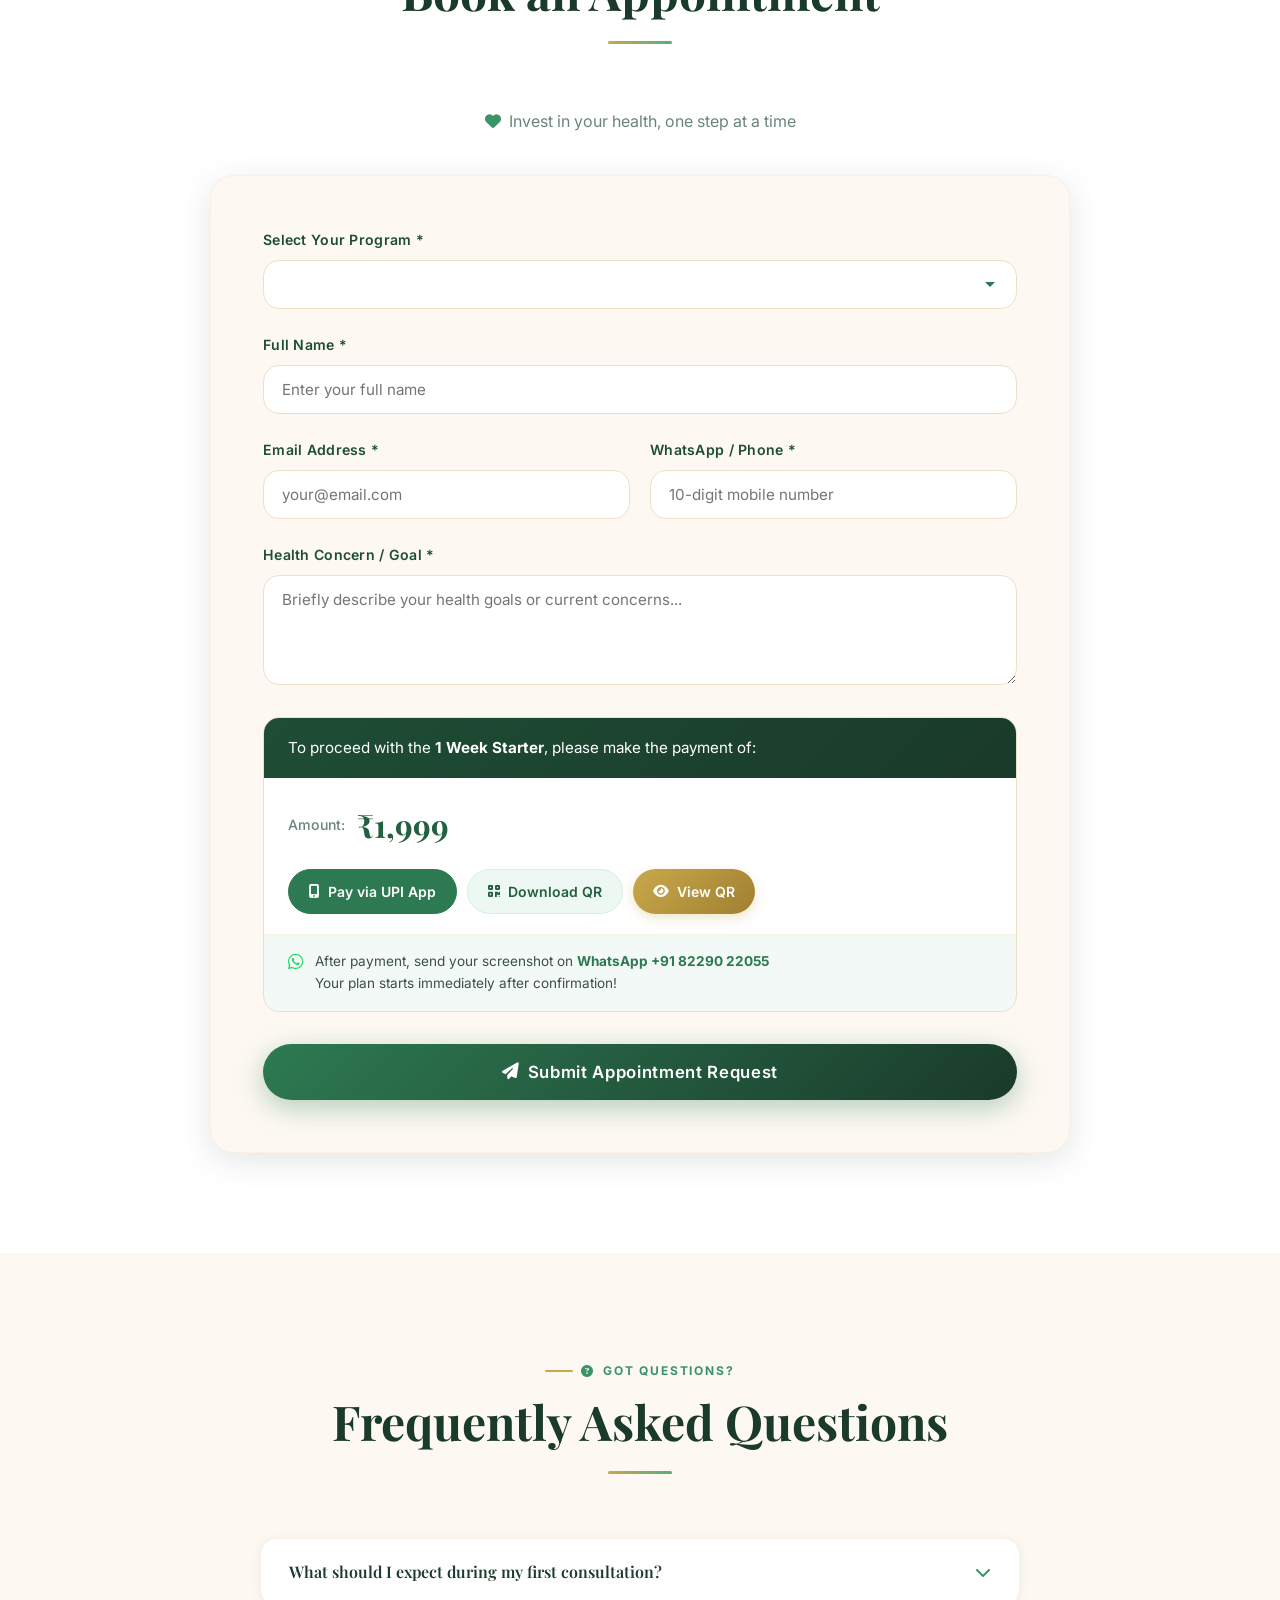
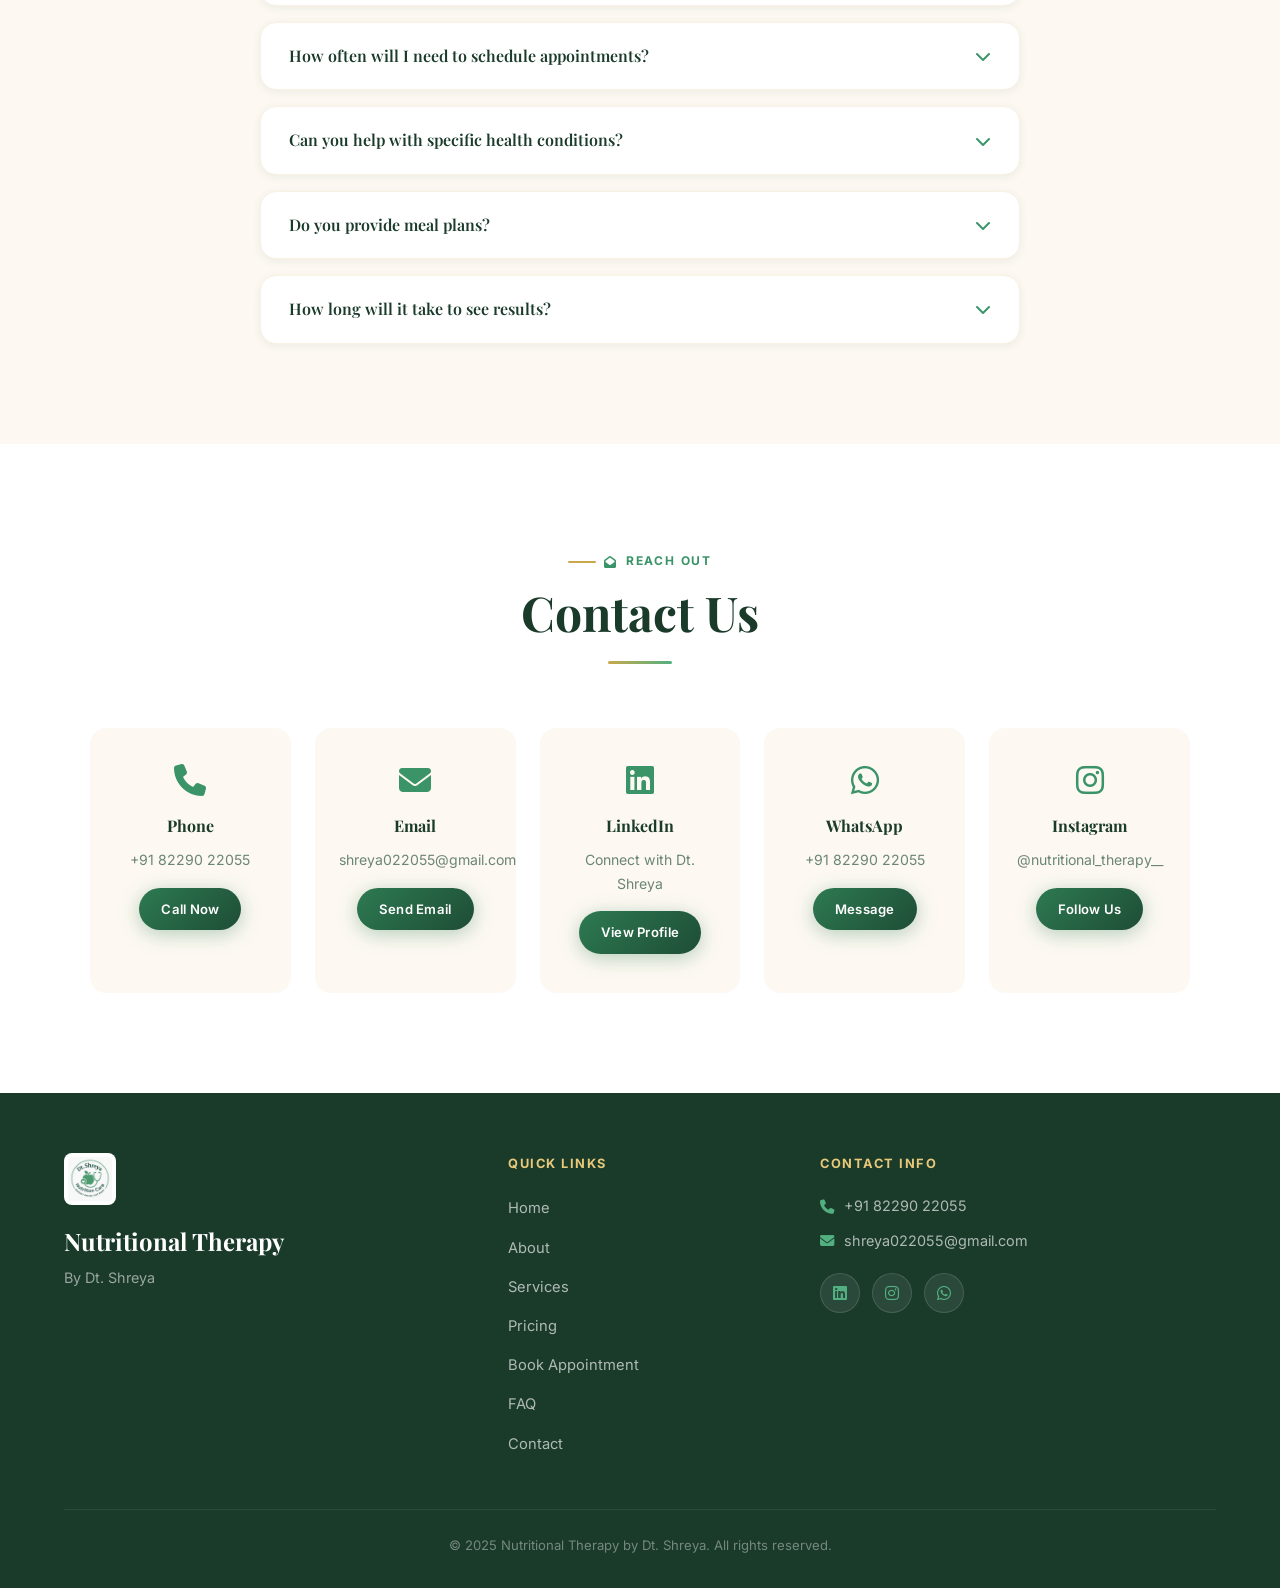
==== commit 4f41851f: "Update stat number for Happy Clients" ====
--- a/index.html
+++ b/index.html
@@ -78,7 +78,7 @@
             </div>
             <div class="hero-stats">
                 <div class="stat">
-                    <div class="stat-number">100+</div>
+                    <div class="stat-number">1000+</div>
                     <div class="stat-label">Happy Clients</div>
                 </div>
                 <div class="stat">
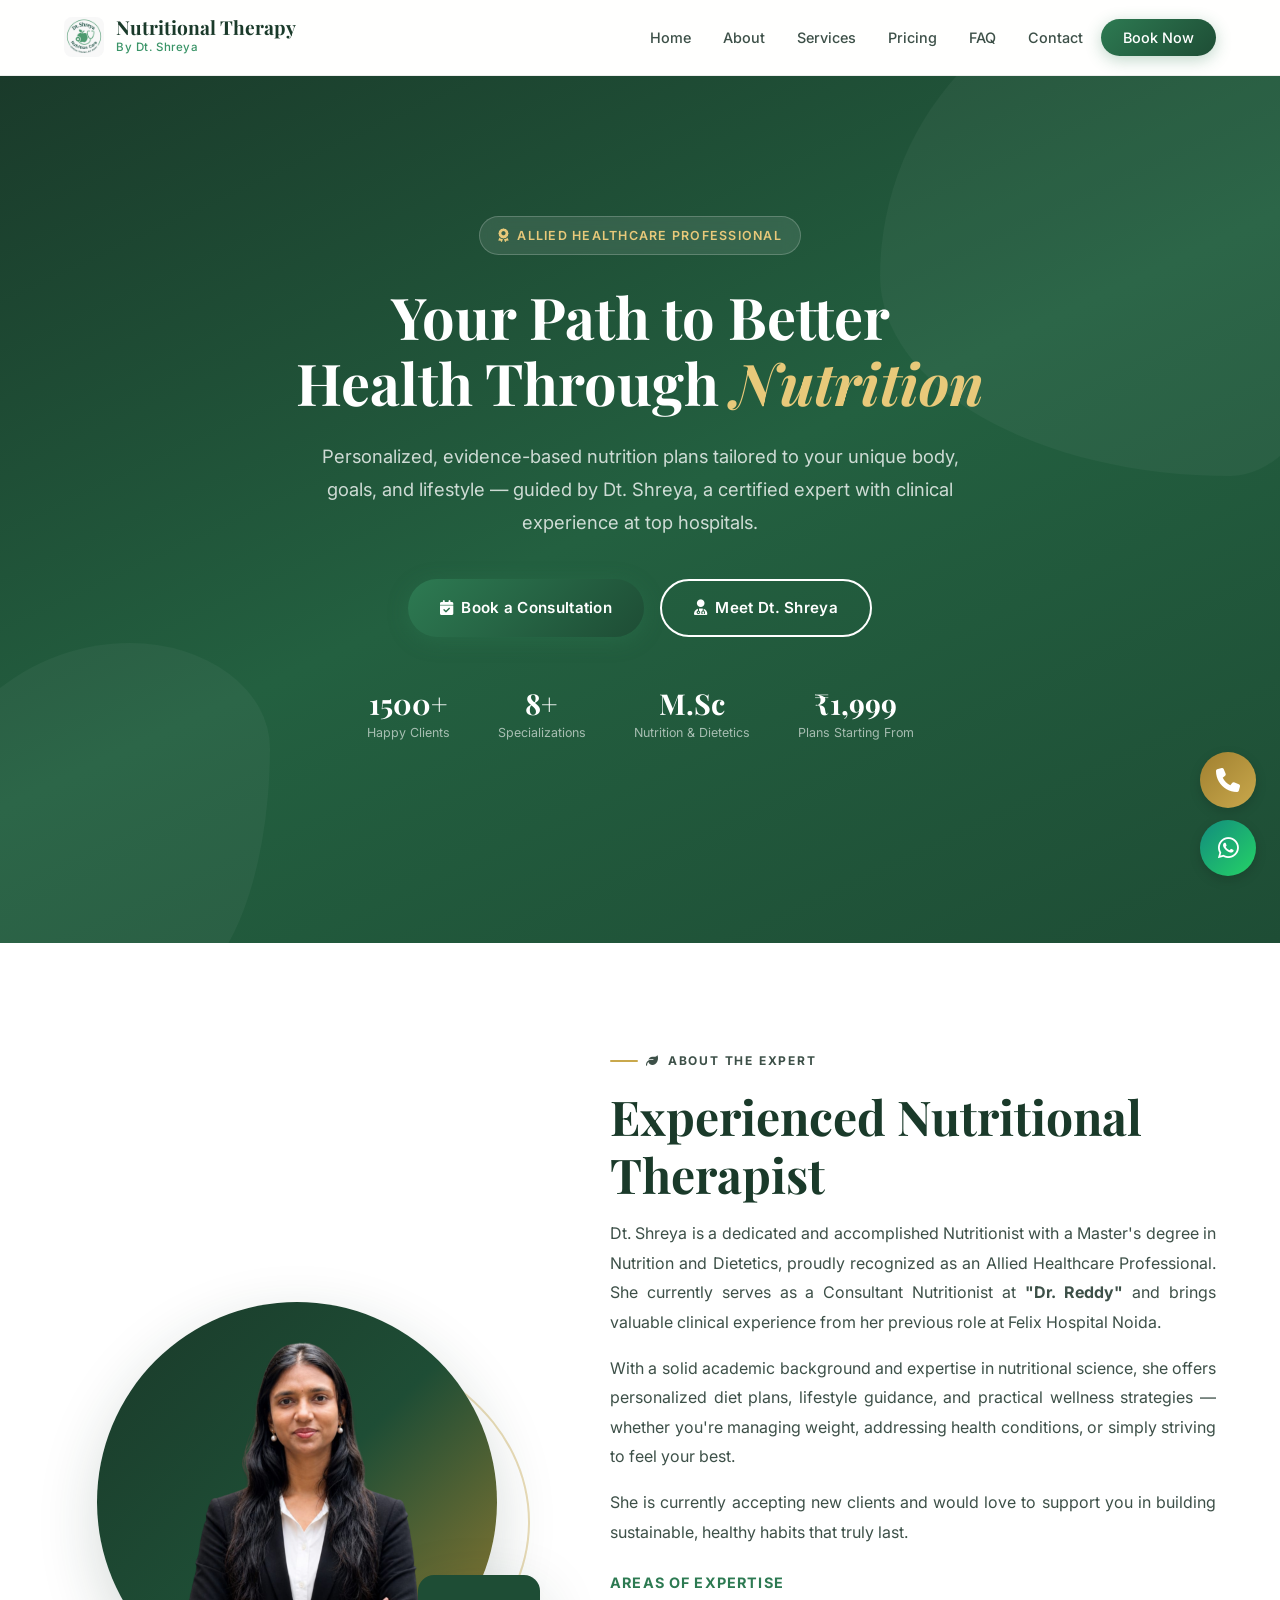
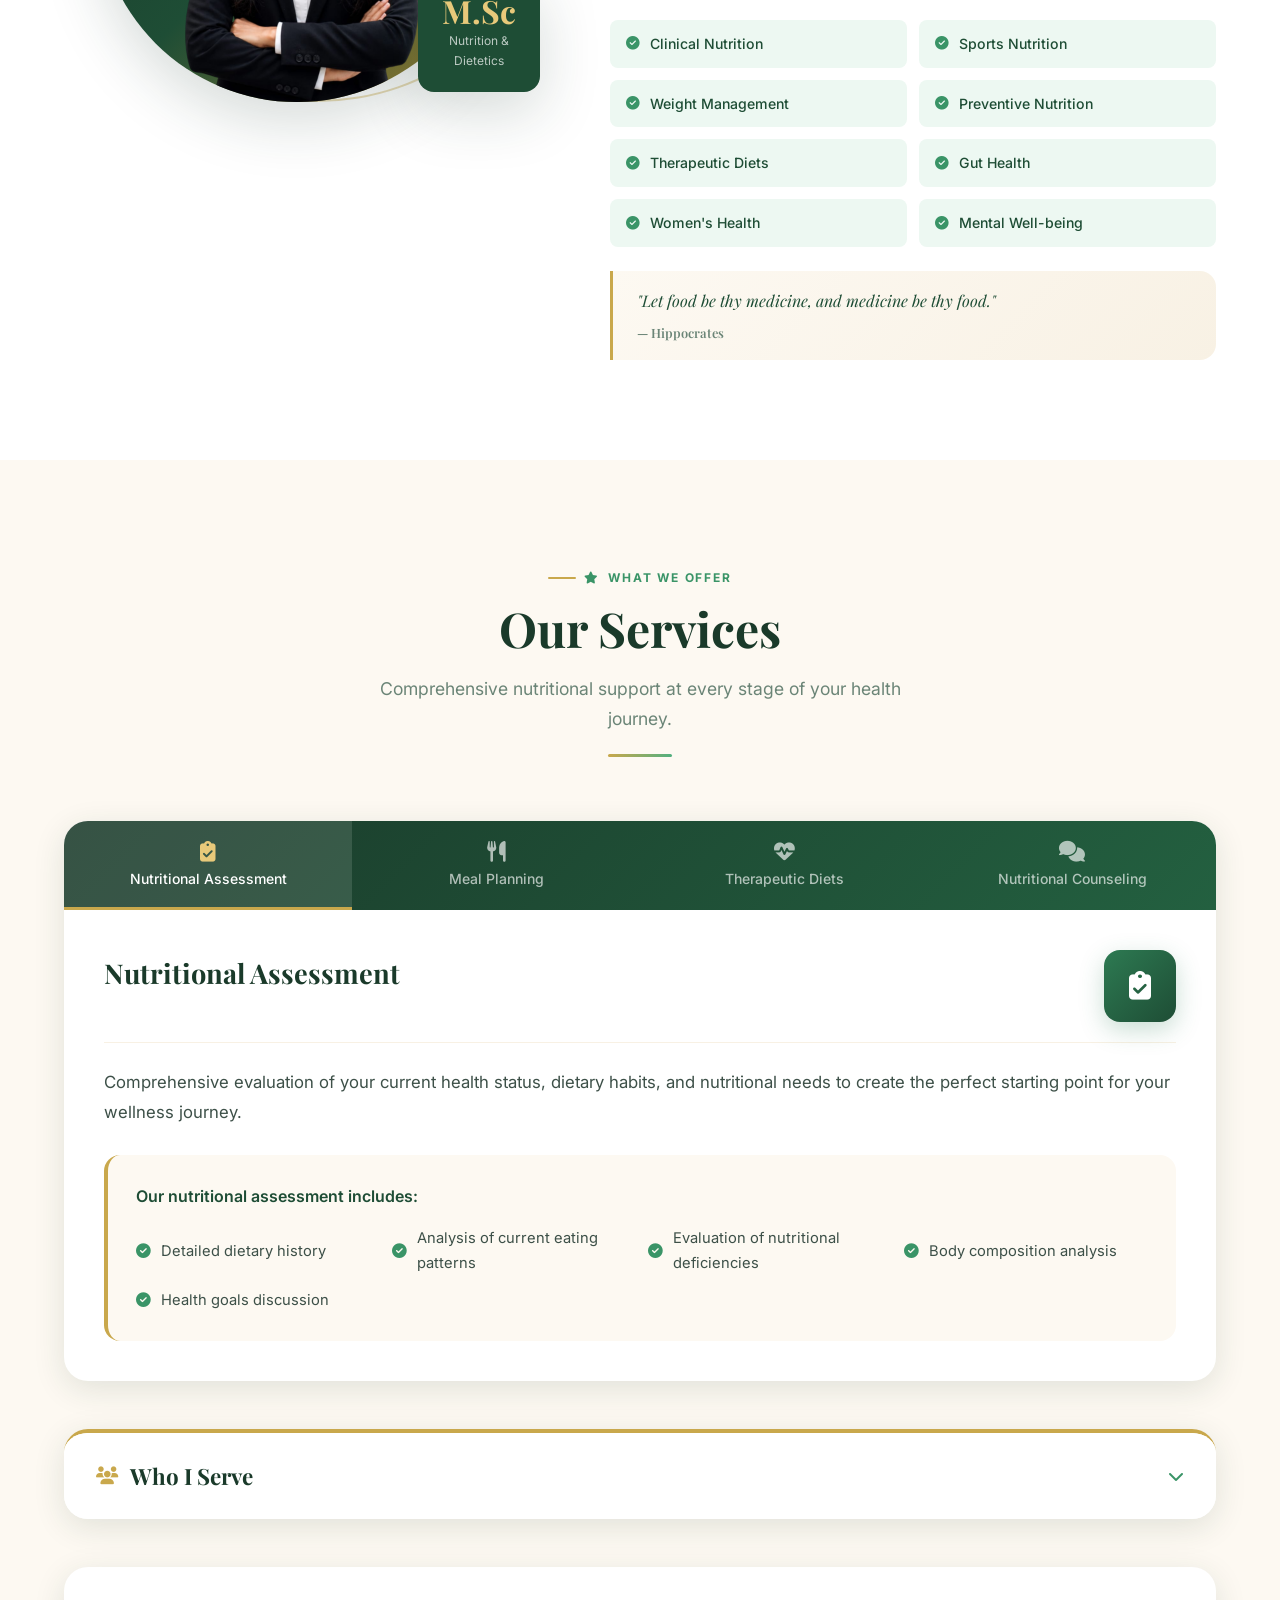
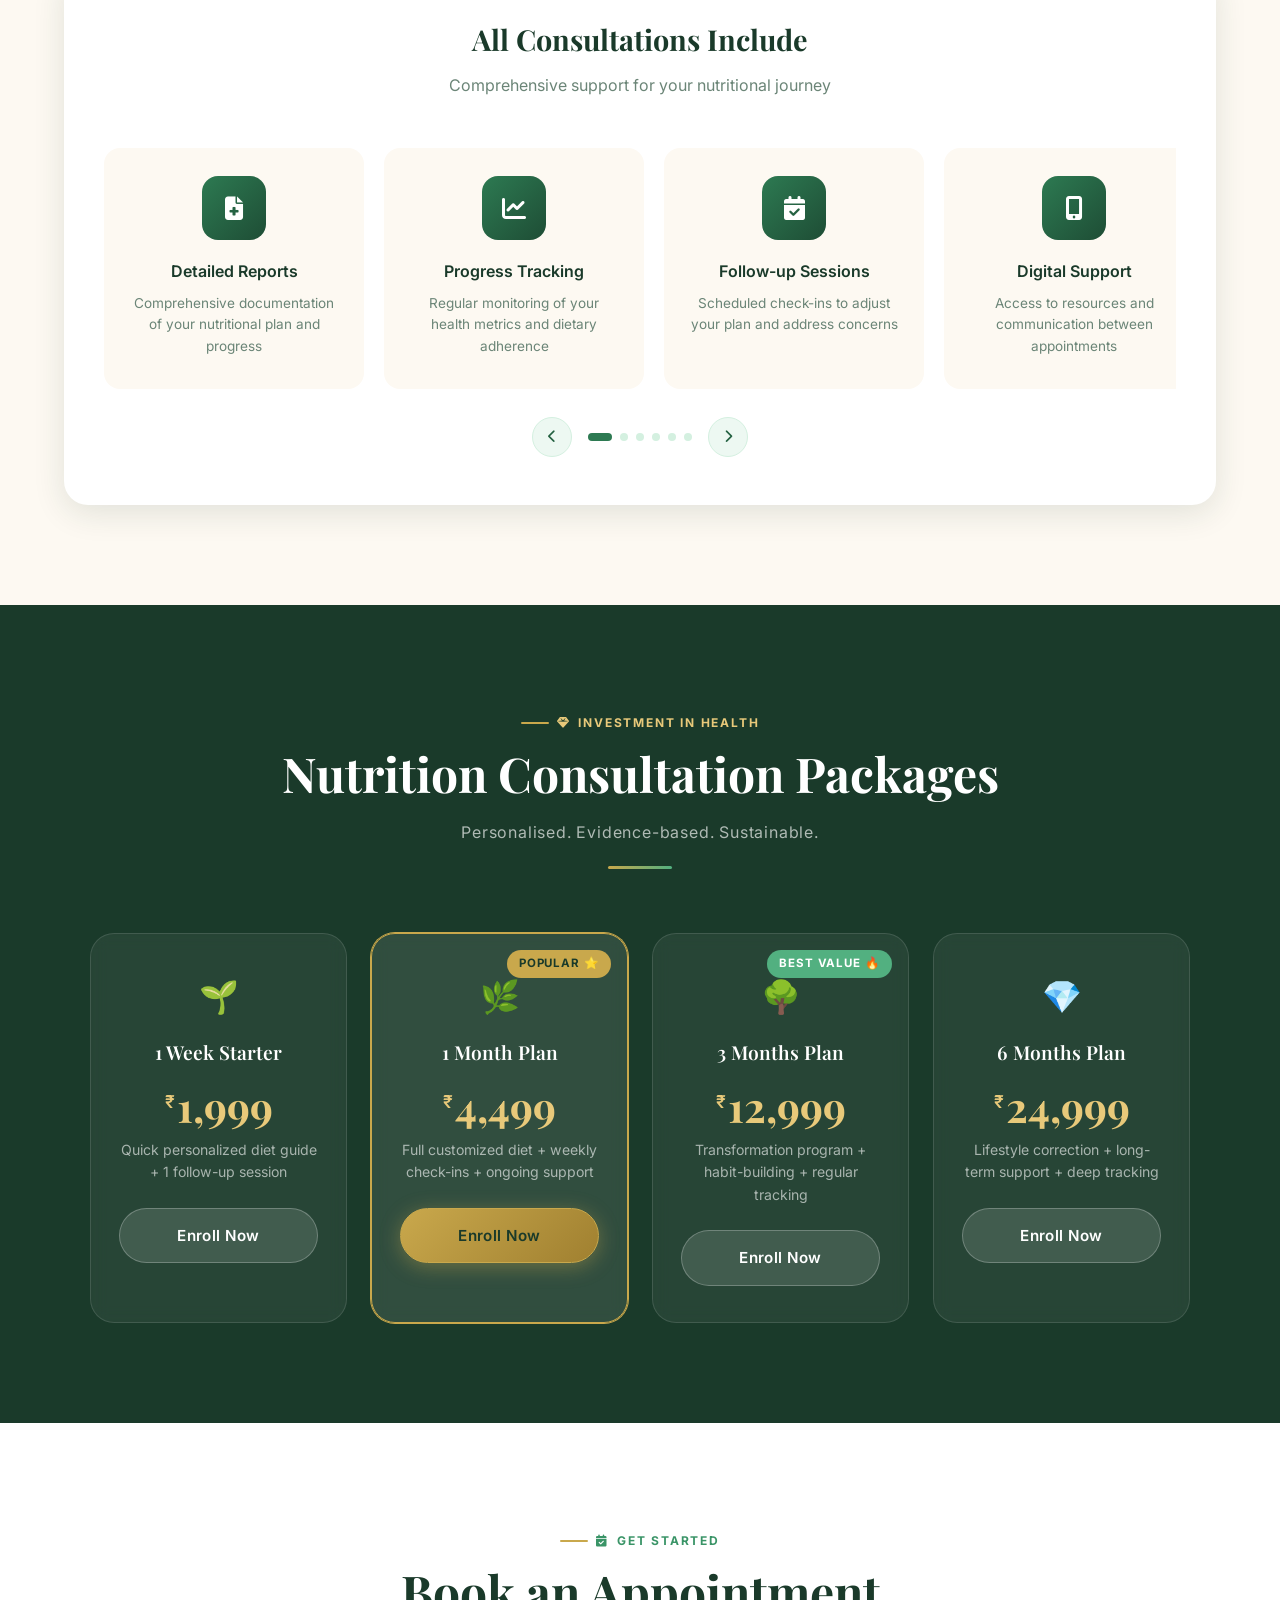
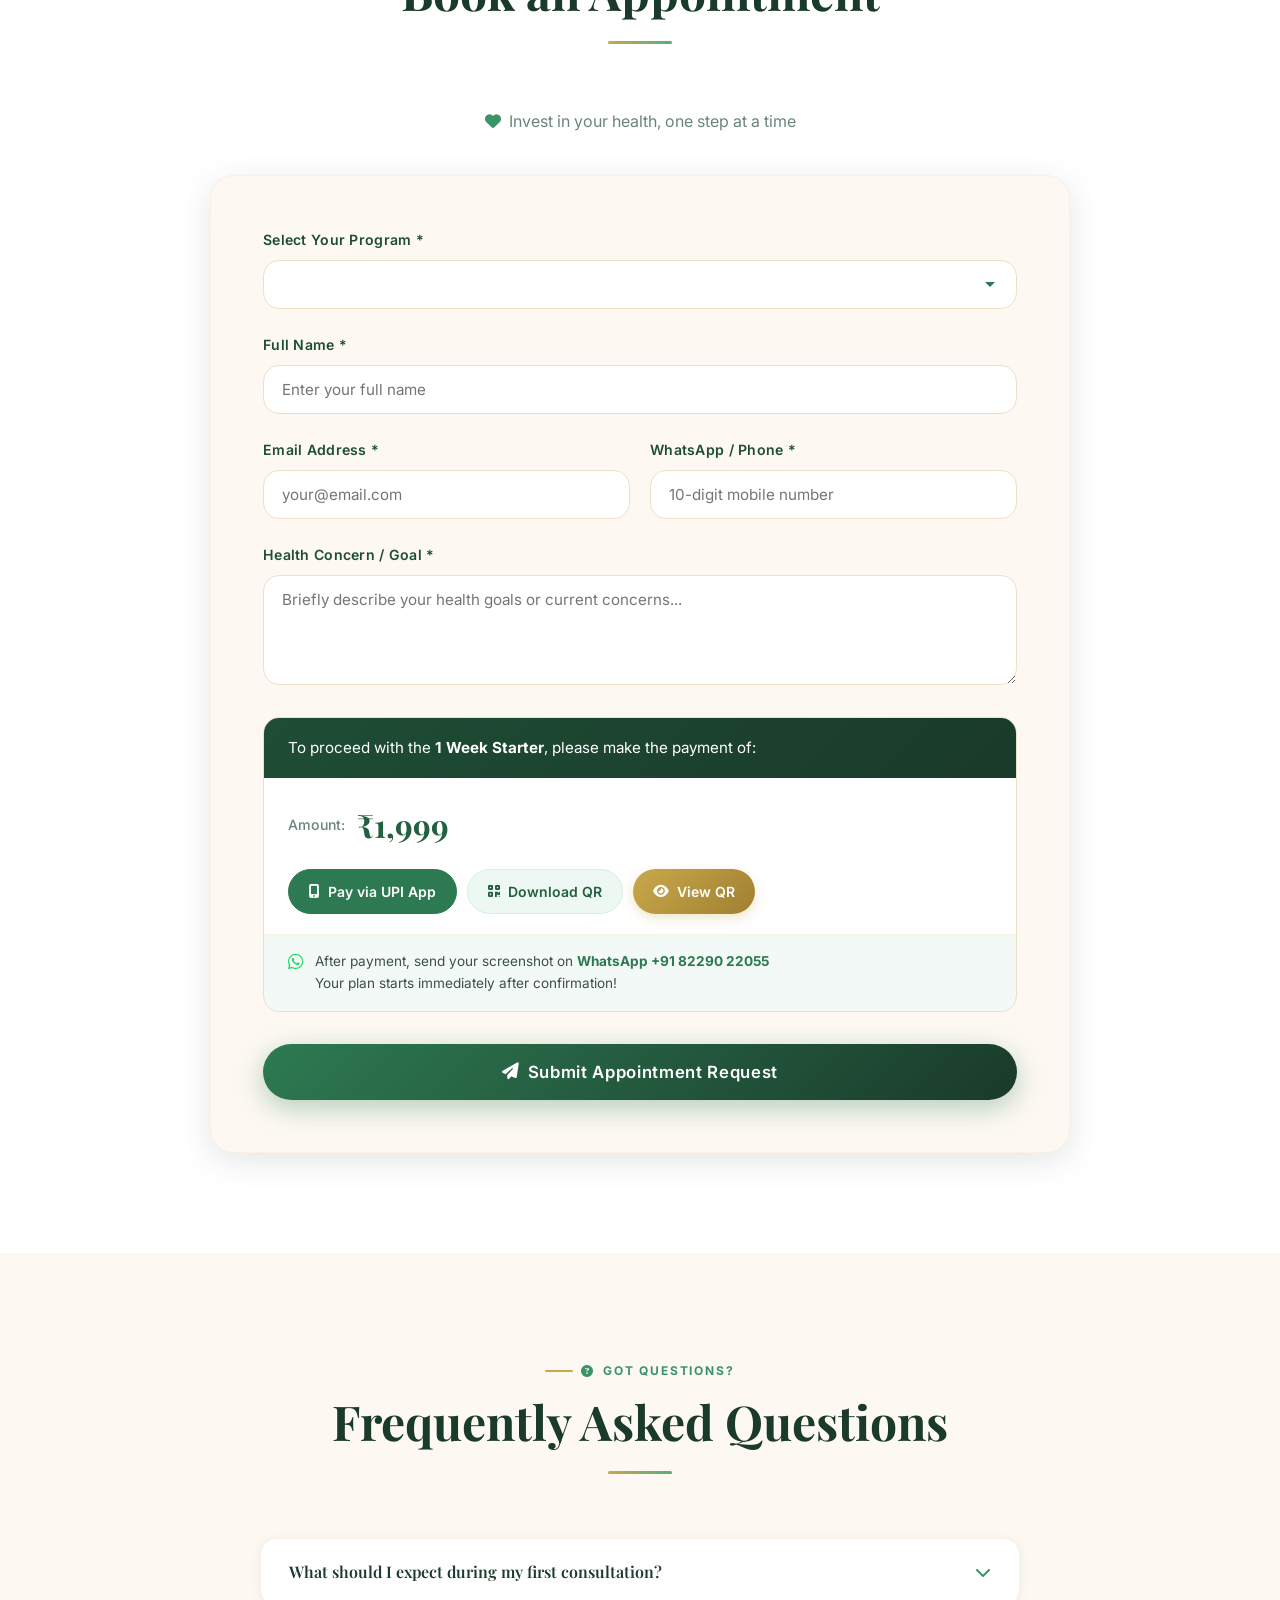
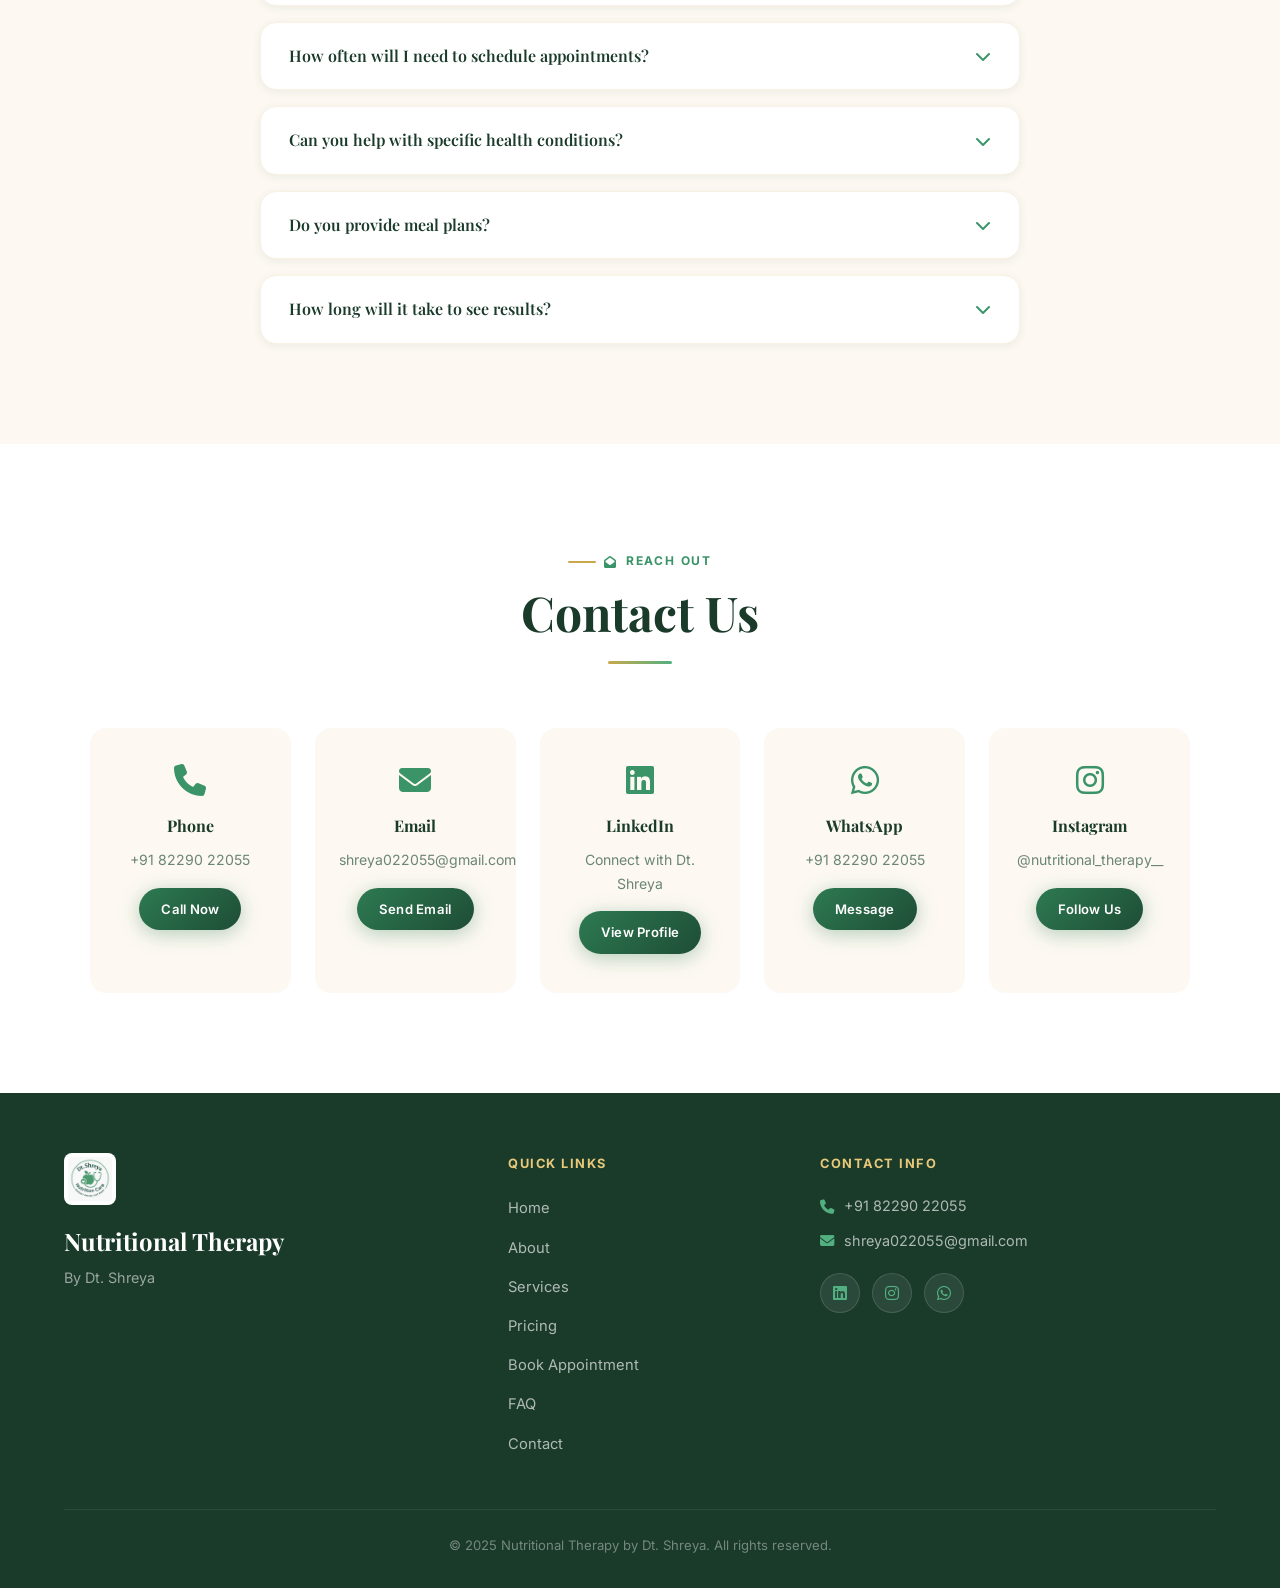
==== commit ef1271a9: "Update happy clients stat number from 1000 to 1500" ====
--- a/index.html
+++ b/index.html
@@ -78,7 +78,7 @@
             </div>
             <div class="hero-stats">
                 <div class="stat">
-                    <div class="stat-number">1000+</div>
+                    <div class="stat-number">1500+</div>
                     <div class="stat-label">Happy Clients</div>
                 </div>
                 <div class="stat">
